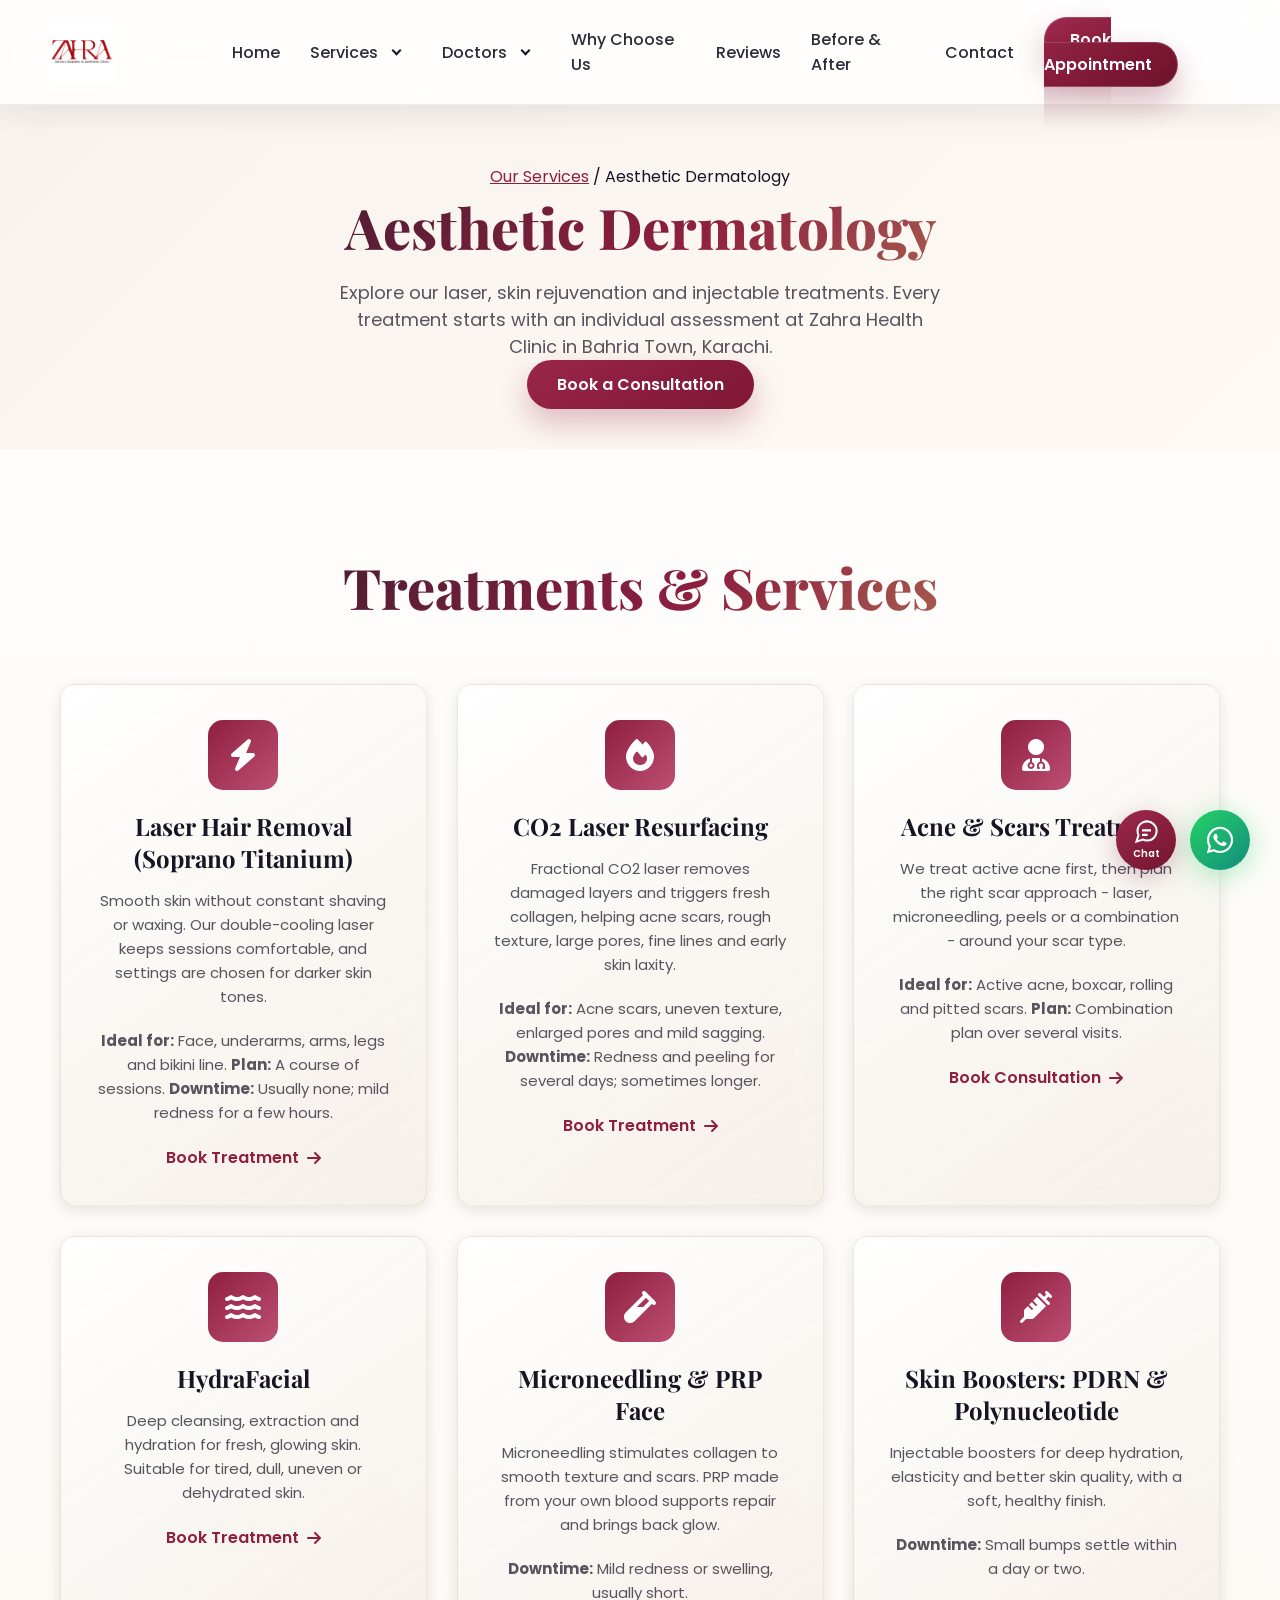
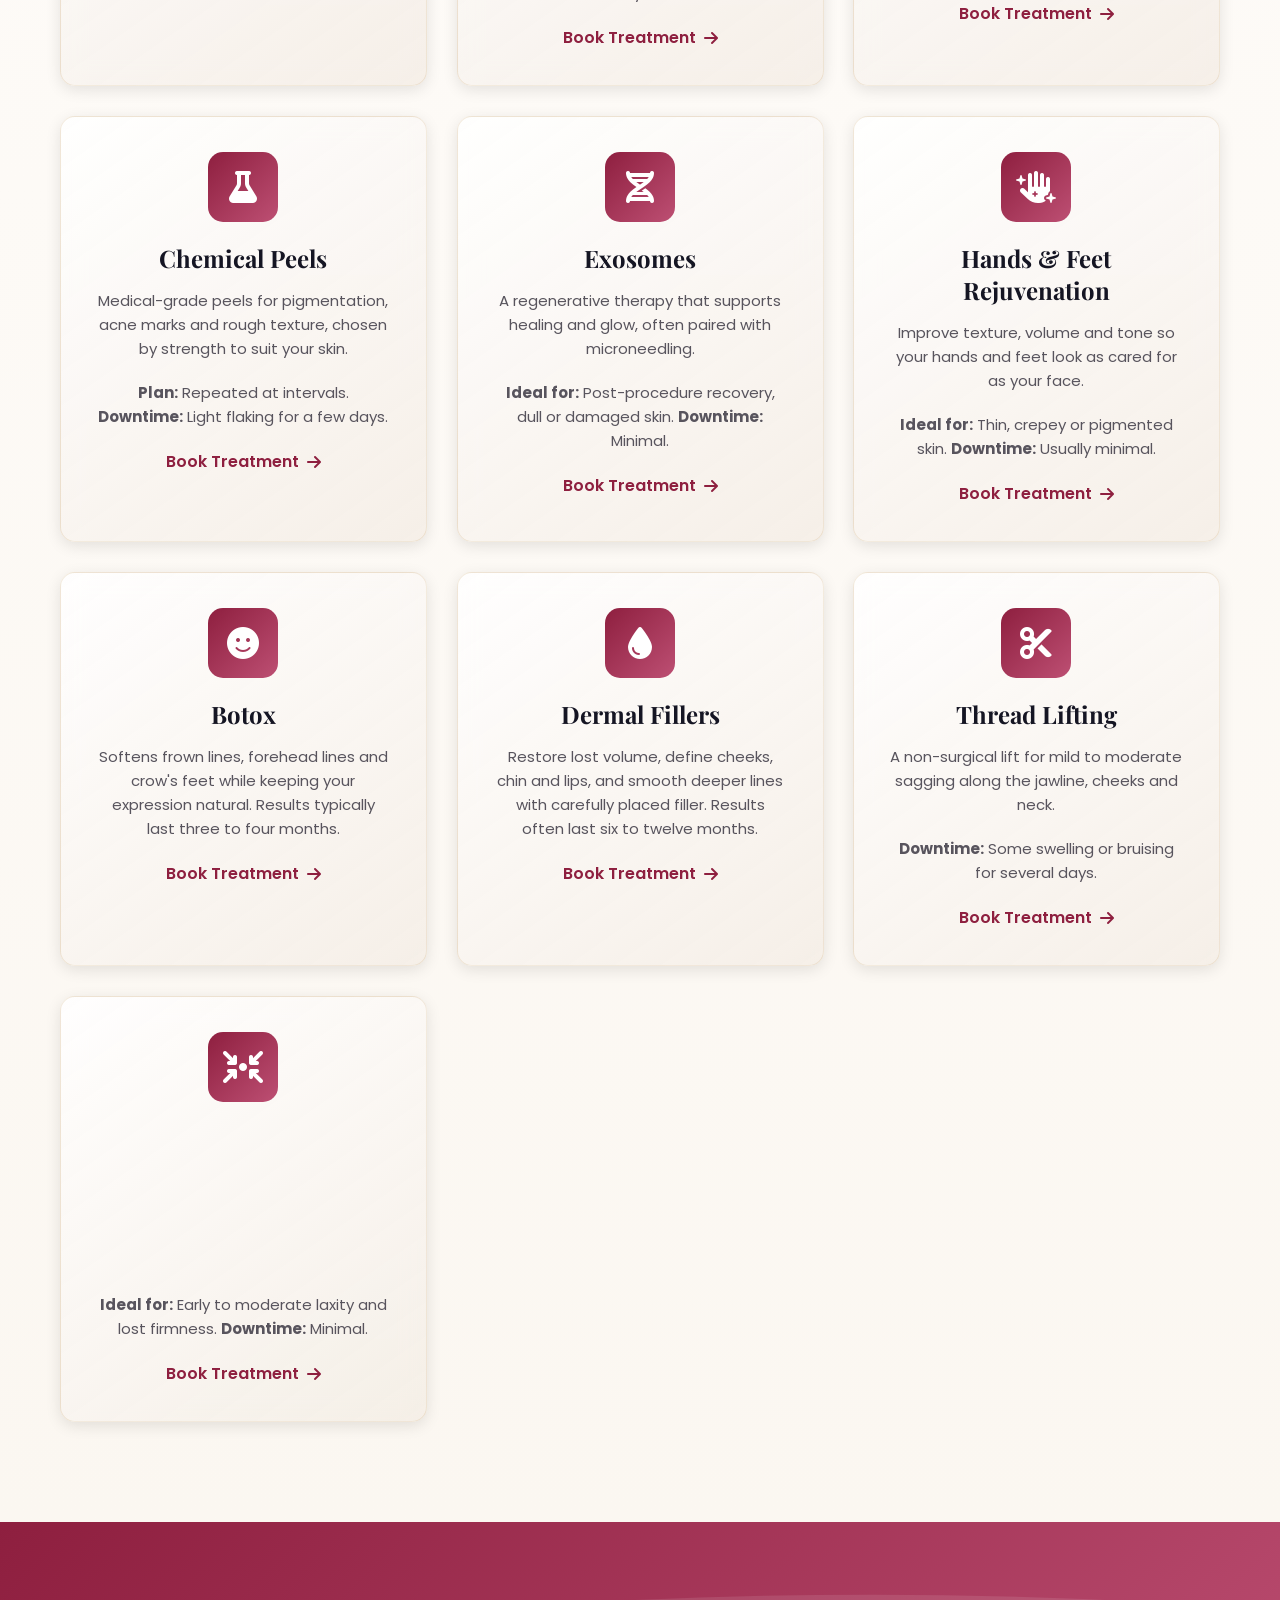
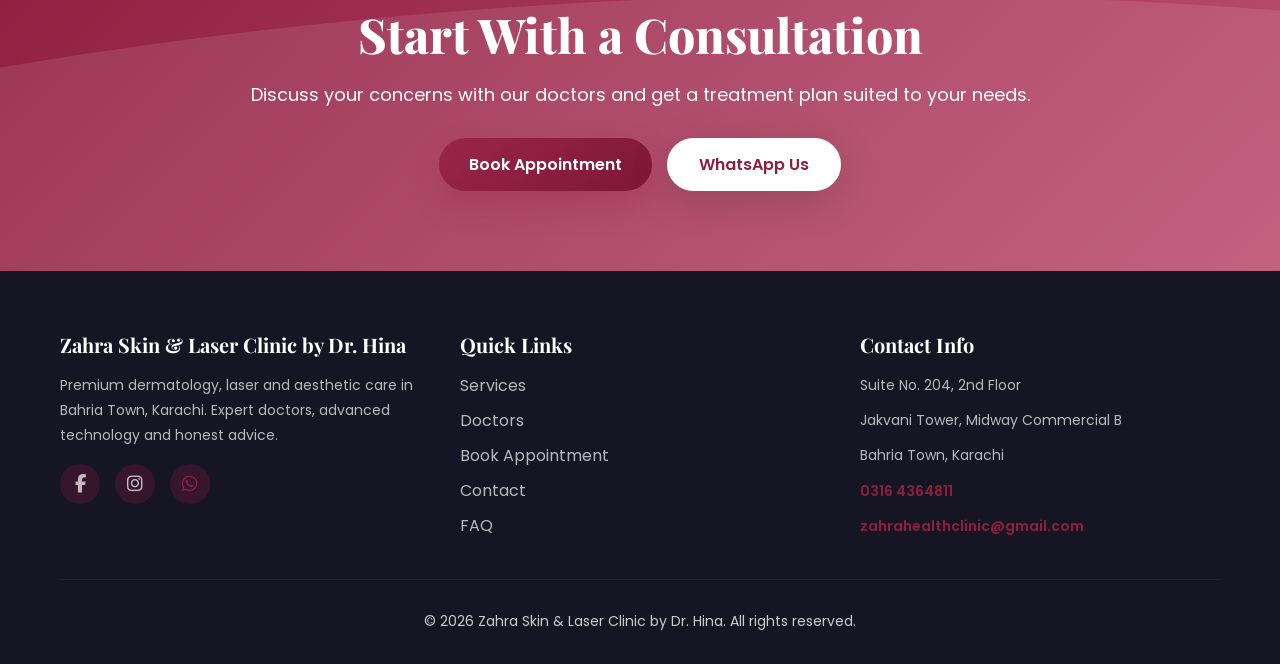
==== aesthetic-dermatology.html @ 2348b27a "add chatbot and update UI" ====
<!DOCTYPE html>
<html lang="en">

<head>
    <meta name="robots" content="index, follow">
    <meta charset="UTF-8">
    <meta name="viewport" content="width=device-width, initial-scale=1.0">
    <meta name="description"
        content="Explore our laser, skin rejuvenation and injectable treatments. Every treatment starts with an individual assessment at Zahra Health Clinic in Bahria Town, Karachi.">
    <link rel="canonical" href="https://www.zahraskinlaserclinicbydrhina.com/aesthetic-dermatology.html">
    <link rel="icon" type="image/png" href="assets/logo/zahra-clinic-logo.png">
    <title>Aesthetic Dermatology in Karachi | Zahra Health Clinic</title>
    <link rel="preconnect" href="https://fonts.googleapis.com">
    <link rel="preconnect" href="https://fonts.gstatic.com" crossorigin>
    <link rel="stylesheet"
        href="https://fonts.googleapis.com/css2?family=Poppins:wght@300;400;500;600;700;800&family=Playfair+Display:wght@700;800&display=swap" media="print" onload="this.media='all'">
    <noscript><link rel="stylesheet"
        href="https://fonts.googleapis.com/css2?family=Poppins:wght@300;400;500;600;700;800&family=Playfair+Display:wght@700;800&display=swap"></noscript>
    <link rel="stylesheet" href="https://cdnjs.cloudflare.com/ajax/libs/font-awesome/6.4.0/css/all.min.css" media="print" onload="this.media='all'">
    <noscript><link rel="stylesheet" href="https://cdnjs.cloudflare.com/ajax/libs/font-awesome/6.4.0/css/all.min.css"></noscript>
    <link rel="stylesheet" href="styles.css?v=20261022-performance1">
    <link rel="stylesheet" href="mobile-navigation.css?v=4">
    <link rel="stylesheet" href="chatbot.css?v=2">
</head>

<body>
    <div class="scroll-progress-bar"></div>
    <div class="loading-screen" id="loadingScreen">
        <div class="loading-container">
            <div class="clinic-logo-loader"><img class="logo-image-loader" src="assets/logo/zahra-clinic-logo.png"
                    alt="Zahra's Diabetic &amp; Aesthetic Clinic"></div>
            <p class="loading-text">Zahra Health Clinic</p>
            <div class="loading-dots"><span></span><span></span><span></span></div>
        </div>
    </div>
    <nav class="navbar" id="navbar">
        <div class="nav-container"><a class="nav-logo" href="index.html">
                <img class="site-logo" src="assets/logo/zahra-clinic-logo.png"
                    alt="Zahra's Diabetic &amp; Aesthetic Clinic">
            </a><button class="hamburger" id="hamburger" type="button" aria-label="Toggle navigation menu"
                aria-controls="navMenu" aria-expanded="false"><span></span><span></span><span></span></button>
            <ul class="nav-menu" id="navMenu">
                <li><a href="index.html" class="nav-link">Home</a></li>
                <li class="nav-dropdown">
                    <a href="services.html" class="nav-link nav-dropdown-page">Services</a>
                    <button class="nav-dropdown-toggle" type="button" aria-label="Toggle services submenu" aria-expanded="false" aria-controls="mobileServicesMenu"><span class="nav-dropdown-chevron" aria-hidden="true"></span></button>
                    <ul class="nav-dropdown-menu" id="mobileServicesMenu" hidden>
                        <li class="nav-dropdown-group">
                            <a href="aesthetic-dermatology.html">Aesthetic Dermatology</a>
                            <button class="nav-dropdown-toggle nav-submenu-toggle" type="button" aria-label="Toggle Aesthetic Dermatology treatments" aria-expanded="false" aria-controls="services-aesthetic-submenu"><span class="nav-dropdown-chevron" aria-hidden="true"></span></button>
                            <ul class="nav-dropdown-menu nav-flyout" id="services-aesthetic-submenu" hidden>
                                <li><a href="aesthetic-dermatology.html#service-laser-treatment">Laser Hair Removal (Soprano Titanium)</a></li>
                                <li><a href="aesthetic-dermatology.html#service-skincare">CO2 Laser Resurfacing</a></li>
                                <li><a href="aesthetic-dermatology.html#service-dermatology">Acne &amp; Scars Treatment</a></li>
                                <li><a href="aesthetic-dermatology.html#service-hydrafacial">HydraFacial</a></li>
                                <li><a href="aesthetic-dermatology.html#service-rf-microneedling">Microneedling &amp; PRP Face</a></li>
                                <li><a href="aesthetic-dermatology.html#service-glutathione">Skin Boosters: PDRN &amp; Polynucleotide</a></li>
                                <li><a href="aesthetic-dermatology.html#service-chemical-peels">Chemical Peels</a></li>
                                <li><a href="aesthetic-dermatology.html#service-exosomes">Exosomes</a></li>
                                <li><a href="aesthetic-dermatology.html#service-hands-feet-rejuvenation">Hands &amp; Feet Rejuvenation</a></li>
                                <li><a href="aesthetic-dermatology.html#service-botox">Botox</a></li>
                                <li><a href="aesthetic-dermatology.html#service-dermal-fillers">Dermal Fillers</a></li>
                                <li><a href="aesthetic-dermatology.html#service-thread-lifts">Thread Lifting</a></li>
                                <li><a href="aesthetic-dermatology.html#service-biostimulators">Sculptra &amp; Radiesse Biostimulators</a></li>
                            </ul>
                        </li>
                        <li class="nav-dropdown-group">
                            <a href="mole-body-minor-procedures.html">Mole, Body &amp; Minor Procedures</a>
                            <button class="nav-dropdown-toggle nav-submenu-toggle" type="button" aria-label="Toggle Mole, Body &amp; Minor Procedures treatments" aria-expanded="false" aria-controls="services-minor-submenu"><span class="nav-dropdown-chevron" aria-hidden="true"></span></button>
                            <ul class="nav-dropdown-menu nav-flyout" id="services-minor-submenu" hidden>
                                <li><a href="mole-body-minor-procedures.html#service-fat-dissolving">Fat Dissolving Injection</a></li>
                                <li><a href="mole-body-minor-procedures.html#service-hair-nails-diseases">PRP Scalp &amp; Hair Fall Treatment</a></li>
                                <li><a href="mole-body-minor-procedures.html#service-stretch-marks">Stretch Marks Treatment</a></li>
                                <li><a href="mole-body-minor-procedures.html#service-mole-removal">Mole Removal</a></li>
                                <li><a href="mole-body-minor-procedures.html#service-skin-tags-removal">Skin Tags Removal</a></li>
                                <li><a href="mole-body-minor-procedures.html#service-antioxidant-injections">Antioxidant Injections</a></li>
                            </ul>
                        </li>
                        <li class="nav-dropdown-group">
                            <a href="diabetes-weight-management.html">Diabetes &amp; Weight Management</a>
                            <button class="nav-dropdown-toggle nav-submenu-toggle" type="button" aria-label="Toggle Diabetes &amp; Weight Management treatments" aria-expanded="false" aria-controls="services-diabetes-submenu"><span class="nav-dropdown-chevron" aria-hidden="true"></span></button>
                            <ul class="nav-dropdown-menu nav-flyout" id="services-diabetes-submenu" hidden>
                                <li><a href="diabetes-weight-management.html#service-diabetes">Diabetes &amp; Weight Management Clinic</a></li>
                            </ul>
                        </li>
                    </ul>
                </li>
                <li class="nav-dropdown">
                    <a href="doctors.html" class="nav-link nav-dropdown-page">Doctors</a>
                    <button class="nav-dropdown-toggle" type="button" aria-label="Toggle doctors submenu" aria-expanded="false" aria-controls="mobileDoctorsMenu"><span class="nav-dropdown-chevron" aria-hidden="true"></span></button>
                    <ul class="nav-dropdown-menu" id="mobileDoctorsMenu" hidden>
                        <li><a href="doctors.html#dr-hina-wazir">Dr. Hina Wazir</a></li>
                        <li><a href="doctors.html#dr-ahmed-khalil">Dr. Ahmed Khalil</a></li>
                        <li><a href="doctors.html#dr-saher-fatima">Dr. Saher Fatima</a></li>
                    </ul>
                </li>
                <li><a href="why-us.html" class="nav-link">Why Choose Us</a></li>
                <li><a href="reviews.html" class="nav-link">Reviews</a></li>
                <li><a href="index.html#gallery" class="nav-link">Before &amp; After</a></li>
                <li><a href="contact.html" class="nav-link">Contact</a></li>
                <li><a href="booking.html" class="nav-cta">Book Appointment</a></li>
            </ul>
        </div>
    </nav>
    <main class="page-main">
        <section class="page-hero">
            <div class="container">
                <div class="section-header">
                    <p><a href="services.html">Our Services</a> / Aesthetic Dermatology</p>
                    <h1 class="section-title">Aesthetic Dermatology</h1>
                    <p class="section-subtitle">Explore our laser, skin rejuvenation and injectable treatments. Every treatment starts with an individual assessment at Zahra Health Clinic in Bahria Town, Karachi.</p>
                    <p><a href="booking.html" class="btn btn-primary">Book a Consultation</a></p>
                </div>
            </div>
        </section>
        <section class="services" id="aesthetic-services">
            <div class="container">
                <div class="section-header"><h2 class="section-title">Treatments &amp; Services</h2></div>
                <div class="services-grid">
                    <div class="service-card mobile-nav-target" id="service-laser-treatment" data-service="laser-treatment">
                        <div class="service-icon"><i class="fas fa-bolt"></i></div>
                        <h3>Laser Hair Removal (Soprano Titanium)</h3>
                        <p>Smooth skin without constant shaving or waxing. Our double-cooling laser keeps sessions
                            comfortable, and settings are chosen for darker skin tones.</p>
                        <p><strong>Ideal for:</strong> Face, underarms, arms, legs and bikini line.
                            <strong>Plan:</strong> A course of sessions. <strong>Downtime:</strong> Usually none; mild
                            redness for a few hours.
                        </p><a href="booking.html?treatment=Hair%20Laser%20Removal" class="service-link">Book Treatment
                            <i class="fas fa-arrow-right"></i></a>
                    </div>
<div class="service-card mobile-nav-target" id="service-skincare" data-service="skincare">
                        <div class="service-icon"><i class="fas fa-fire"></i></div>
                        <h3>CO2 Laser Resurfacing</h3>
                        <p>Fractional CO2 laser removes damaged layers and triggers fresh collagen, helping acne scars,
                            rough texture, large pores, fine lines and early skin laxity.</p>
                        <p><strong>Ideal for:</strong> Acne scars, uneven texture, enlarged pores and mild sagging.
                            <strong>Downtime:</strong> Redness and peeling for several days; sometimes longer.
                        </p><a href="booking.html?treatment=CO2%20Laser%20Resurfacing" class="service-link">Book
                            Treatment
                            <i class="fas fa-arrow-right"></i></a>
                    </div>
<div class="service-card mobile-nav-target" id="service-dermatology" data-service="dermatology">
                        <div class="service-icon"><i class="fas fa-user-md"></i></div>
                        <h3>Acne &amp; Scars Treatment</h3>
                        <p>We treat active acne first, then plan the right scar approach - laser, microneedling, peels
                            or a combination - around your scar type.</p>
                        <p><strong>Ideal for:</strong> Active acne, boxcar, rolling and pitted scars.
                            <strong>Plan:</strong> Combination plan over several visits.
                        </p><a href="booking.html?treatment=Consultation" class="service-link">Book Consultation <i
                                class="fas fa-arrow-right"></i></a>
                    </div>
<div class="service-card mobile-nav-target" id="service-hydrafacial" data-service="hydrafacial">
                        <div class="service-icon"><i class="fas fa-water"></i></div>
                        <h3>HydraFacial</h3>
                        <p>Deep cleansing, extraction and hydration for fresh, glowing skin. Suitable for tired, dull,
                            uneven or dehydrated skin.</p><a href="booking.html?treatment=HydraFacial"
                            class="service-link">Book Treatment <i class="fas fa-arrow-right"></i></a>
                    </div>
<div class="service-card mobile-nav-target" id="service-rf-microneedling" data-service="rf-microneedling">
                        <div class="service-icon"><i class="fas fa-vial"></i></div>
                        <h3>Microneedling &amp; PRP Face</h3>
                        <p>Microneedling stimulates collagen to smooth texture and scars. PRP made from your own blood
                            supports repair and brings back glow.</p>
                        <p><strong>Downtime:</strong> Mild redness or swelling, usually short.</p><a
                            href="booking.html?treatment=PRP%20Face%20%26%20Scalp" class="service-link">Book Treatment
                            <i class="fas fa-arrow-right"></i></a>
                    </div>
<div class="service-card mobile-nav-target" id="service-glutathione" data-service="glutathione">
                        <div class="service-icon"><i class="fas fa-syringe"></i></div>
                        <h3>Skin Boosters: PDRN &amp; Polynucleotide</h3>
                        <p>Injectable boosters for deep hydration, elasticity and better skin quality, with a soft,
                            healthy finish.</p>
                        <p><strong>Downtime:</strong> Small bumps settle within a day or two.</p><a
                            href="booking.html?treatment=PDRN%20and%20Polynucleotide" class="service-link">Book Treatment <i
                                class="fas fa-arrow-right"></i></a>
                    </div>
<div class="service-card mobile-nav-target" id="service-chemical-peels" data-service="chemical-peels">
                        <div class="service-icon"><i class="fas fa-flask"></i></div>
                        <h3>Chemical Peels</h3>
                        <p>Medical-grade peels for pigmentation, acne marks and rough texture, chosen by strength to
                            suit your skin.</p>
                        <p><strong>Plan:</strong> Repeated at intervals. <strong>Downtime:</strong> Light flaking for a
                            few days.</p><a href="booking.html?treatment=Chemical%20Peels" class="service-link">Book
                            Treatment <i class="fas fa-arrow-right"></i></a>
                    </div>
<div class="service-card mobile-nav-target" id="service-exosomes" data-service="exosomes">
                        <div class="service-icon"><i class="fas fa-dna"></i></div>
                        <h3>Exosomes</h3>
                        <p>A regenerative therapy that supports healing and glow, often paired with microneedling.</p>
                        <p><strong>Ideal for:</strong> Post-procedure recovery, dull or damaged skin.
                            <strong>Downtime:</strong> Minimal.
                        </p>
                        <a href="booking.html?treatment=Exosomes" class="service-link">Book Treatment <i
                                class="fas fa-arrow-right"></i></a>
                    </div>
<div class="service-card mobile-nav-target" id="service-hands-feet-rejuvenation" data-service="hands-feet-rejuvenation">
                        <div class="service-icon"><i class="fas fa-hand-sparkles"></i></div>
                        <h3>Hands &amp; Feet Rejuvenation</h3>
                        <p>Improve texture, volume and tone so your hands and feet look as cared for as your face.</p>
                        <p><strong>Ideal for:</strong> Thin, crepey or pigmented skin. <strong>Downtime:</strong>
                            Usually minimal.</p>
                        <a href="booking.html?treatment=Hands%20and%20Feet%20Rejuvenation" class="service-link">Book
                            Treatment <i class="fas fa-arrow-right"></i></a>
                    </div>
<div class="service-card mobile-nav-target" id="service-botox" data-service="botox">
                        <div class="service-icon"><i class="fas fa-face-smile"></i></div>
                        <h3>Botox</h3>
                        <p>Softens frown lines, forehead lines and crow's feet while keeping your expression natural.
                            Results typically last three to four months.</p><a href="booking.html?treatment=Botox"
                            class="service-link">Book Treatment <i class="fas fa-arrow-right"></i></a>
                    </div>
<div class="service-card mobile-nav-target" id="service-dermal-fillers" data-service="dermal-fillers">
                        <div class="service-icon"><i class="fas fa-droplet"></i></div>
                        <h3>Dermal Fillers</h3>
                        <p>Restore lost volume, define cheeks, chin and lips, and smooth deeper lines with carefully
                            placed filler. Results often last six to twelve months.</p><a
                            href="booking.html?treatment=Filler" class="service-link">Book Treatment <i
                                class="fas fa-arrow-right"></i></a>
                    </div>
<div class="service-card mobile-nav-target" id="service-thread-lifts" data-service="thread-lifts">
                        <div class="service-icon"><i class="fas fa-scissors"></i></div>
                        <h3>Thread Lifting</h3>
                        <p>A non-surgical lift for mild to moderate sagging along the jawline, cheeks and neck.</p>
                        <p><strong>Downtime:</strong> Some swelling or bruising for several days.</p><a
                            href="booking.html?treatment=Thread%20Lift" class="service-link">Book Treatment <i
                                class="fas fa-arrow-right"></i></a>
                    </div>
<div class="service-card mobile-nav-target" id="service-biostimulators" data-service="biostimulators">
                        <div class="service-icon"><i class="fas fa-arrows-to-circle"></i></div>
                        <h3>Sculptra &amp; Radiesse Biostimulators</h3>
                        <p>Support your skin's natural collagen rebuilding so firmness and contour improve gradually and
                            look natural.</p>
                        <p><strong>Ideal for:</strong> Early to moderate laxity and lost firmness.
                            <strong>Downtime:</strong> Minimal.
                        </p>
                        <a href="booking.html?treatment=Biostimulator%20Treatments" class="service-link">Book Treatment
                            <i class="fas fa-arrow-right"></i></a>
                    </div>
                </div>
            </div>
        </section>
        <div class="service-modal" id="serviceModal" aria-hidden="true">
            <div class="service-modal-backdrop" id="serviceModalBackdrop"></div>
            <div class="service-modal-panel" role="dialog" aria-modal="true" aria-labelledby="serviceModalTitle">
                <button class="service-modal-close" id="serviceModalClose" type="button"
                    aria-label="Close service details"><i class="fas fa-times"></i></button>
                <div class="service-modal-header">
                    <div class="service-modal-icon" id="serviceModalIcon"><i class="fas fa-spa"></i></div>
                    <div>
                        <h3 id="serviceModalTitle">Service Title</h3>
                        <p id="serviceModalSubtitle">Service subtitle</p>
                    </div>
                </div>
                <p class="service-modal-description" id="serviceModalDescription">Service details go here.</p>
                <div class="service-modal-grid">
                    <div class="service-modal-card">
                        <h4>Ideal For</h4>
                        <p id="serviceModalIdealFor">-</p>
                    </div>
                    <div class="service-modal-card">
                        <h4>Session Duration</h4>
                        <p id="serviceModalDuration">-</p>
                    </div>
                    <div class="service-modal-card">
                        <h4>Downtime</h4>
                        <p id="serviceModalDowntime">-</p>
                    </div>
                </div>
                <div class="service-modal-actions">
                    <a href="booking.html" class="btn btn-primary" id="serviceModalBookBtn"><i
                            class="fas fa-calendar-check"></i> Book This Service</a>
                    <a href="https://wa.me/923164364811" target="_blank" rel="noopener noreferrer"
                        class="btn btn-secondary"><i class="fab fa-whatsapp"></i> WhatsApp Inquiry</a>
                </div>
            </div>
        </div>
        <section class="cta-banner">
            <div class="banner-content">
                <h2>Start With a Consultation</h2>
                <p>Discuss your concerns with our doctors and get a treatment plan suited to your needs.</p>
                <div class="banner-buttons"><a href="booking.html" class="btn btn-primary">Book Appointment</a><a href="https://wa.me/923164364811" target="_blank" rel="noopener noreferrer" class="btn btn-white">WhatsApp Us</a></div>
            </div>
        </section>
    </main>
    <footer class="footer">
        <div class="container">
            <div class="footer-content">
                <div class="footer-section">
                    <h4>Zahra Skin &amp; Laser Clinic by Dr. Hina</h4>
                    <p>Premium dermatology, laser and aesthetic care in Bahria Town, Karachi. Expert doctors, advanced
                        technology and honest advice.</p>
                    <div class="social-icons"><a href="https://www.facebook.com/711928275340270/" title="Facebook"
                            target="_blank" rel="noopener noreferrer"><i class="fab fa-facebook-f"></i></a><a
                            href="https://www.instagram.com/drhinawazir" title="Instagram" target="_blank"
                            rel="noopener noreferrer"><i class="fab fa-instagram"></i></a><a
                            href="https://wa.me/923164364811" title="WhatsApp" target="_blank"
                            rel="noopener noreferrer"><i class="fab fa-whatsapp"></i></a></div>
                </div>
                <div class="footer-section">
                    <h4>Quick Links</h4>
                    <ul>
                        <li><a href="services.html">Services</a></li>
                        <li><a href="doctors.html">Doctors</a></li>
                        <li><a href="booking.html">Book Appointment</a></li>
                        <li><a href="contact.html">Contact</a></li>
                        <li><a href="faq.html">FAQ</a></li>
                    </ul>
                </div>
                <div class="footer-section">
                    <h4>Contact Info</h4>
                    <p>Suite No. 204, 2nd Floor</p>
                    <p>Jakvani Tower, Midway Commercial B</p>
                    <p>Bahria Town, Karachi</p>
                    <p><a href="tel:03164364811">0316 4364811</a></p>
                    <p><a href="mailto:zahrahealthclinic@gmail.com">zahrahealthclinic@gmail.com</a></p>
                </div>
            </div>
            <div class="footer-bottom">
                <p>&copy; 2026 Zahra Skin &amp; Laser Clinic by Dr. Hina. All rights reserved.</p>
            </div>
        </div>
    </footer>
    <a href="https://wa.me/923164364811" target="_blank" rel="noopener noreferrer" class="whatsapp-float"><i
            class="fab fa-whatsapp"></i></a><button class="back-to-top" id="backToTop" aria-label="Back to top"><i
            class="fas fa-arrow-up"></i></button>
    <script src="script.js?v=20261022-booking2" defer></script>
    <script src="chatbot-knowledge.js?v=2" defer></script>
    <script src="chatbot-engine.js?v=1" defer></script>
    <script src="chatbot.js?v=1" defer></script>
</body>

</html>
---- styles.css ----
/* ============================================
   ZAHRA HEALTH CLINIC - PREMIUM CSS STYLING
   ============================================ */

/* Buniyadi variables */
:root {
    --color-primary: #8e1f3f;
    --color-primary-light: #bd4f73;
    --color-dark: #151523;
    --color-light: #f8f6f2;
    --color-beige: #f3ece4;
    --color-white: #ffffff;
    --color-gray: #58545d;
    --color-accent: #c09a5f;
    
    --font-heading: 'Playfair Display', serif;
    --font-body: 'Poppins', sans-serif;
    
    --transition: all 0.3s cubic-bezier(0.4, 0, 0.2, 1);
    --shadow-sm: 0 4px 15px rgba(0, 0, 0, 0.1);
    --shadow-md: 0 10px 40px rgba(0, 0, 0, 0.15);
    --shadow-lg: 0 20px 60px rgba(0, 0, 0, 0.2);
    --shadow-glass: 0 8px 32px rgba(0, 0, 0, 0.1);
}

/* ============================================
   GLOBAL STYLES
   ============================================ */

* {
    margin: 0;
    padding: 0;
    box-sizing: border-box;
}

html {
    scroll-behavior: smooth;
}

body {
    font-family: var(--font-body);
    color: var(--color-dark);
    background:
        radial-gradient(circle at 15% 10%, rgba(192, 154, 95, 0.12) 0%, transparent 38%),
        radial-gradient(circle at 88% 24%, rgba(142, 31, 63, 0.08) 0%, transparent 34%),
        var(--color-white);
    overflow-x: hidden;
}

/* Unstyled links use the clinic palette; component-specific colors take priority. */
:where(a[href]) {
    color: var(--color-primary);
}

:where(a[href]:hover, a[href]:focus-visible) {
    color: var(--color-primary-light);
}

/* Scrollbar ki styling */
::-webkit-scrollbar {
    width: 10px;
}

::-webkit-scrollbar-track {
    background: var(--color-beige);
}

::-webkit-scrollbar-thumb {
    background: var(--color-primary);
    border-radius: 5px;
}

::-webkit-scrollbar-thumb:hover {
    background: var(--color-primary-light);
}

/* ============================================
   SCROLL PROGRESS BAR
   ============================================ */

.scroll-progress-bar {
    position: fixed;
    top: 0;
    left: 0;
    height: 3px;
    background: linear-gradient(to right, var(--color-primary), var(--color-primary-light));
    width: 0%;
    z-index: 1000;
    box-shadow: 0 2px 10px rgba(196, 30, 88, 0.3);
}

/* ============================================
   LOADING SCREEN
   ============================================ */

.loading-screen {
    position: fixed;
    top: 0;
    left: 0;
    width: 100%;
    height: 100vh;
    background: linear-gradient(135deg, var(--color-white) 0%, var(--color-beige) 100%);
    display: flex;
    justify-content: center;
    align-items: center;
    z-index: 9999;
    opacity: 1;
    visibility: visible;
    transition: opacity 0.4s ease, visibility 0.4s ease;
    animation: clinic-loader-exit 0.25s ease 1.2s forwards;
}

@keyframes clinic-loader-exit {
    to { opacity: 0; visibility: hidden; pointer-events: none; }
}

.loading-screen.hidden {
    opacity: 0;
    visibility: hidden;
    pointer-events: none;
}

.loading-container {
    text-align: center;
}

.clinic-logo-loader {
    width: 270px;
    height: 148px;
    margin: 0 auto 30px;
    animation: bounceIn 1s ease-out;
}

.logo-image-loader {
    width: 100%;
    height: 100%;
    display: block;
    object-fit: contain;
}

.logo-svg {
    width: 100%;
    height: 100%;
}

.logo-circle-1 {
    animation: rotateSpinner 3s linear infinite;
    transform-origin: 50% 50%;
}

.logo-circle-2 {
    animation: rotateSpinner 4s linear infinite reverse;
    transform-origin: 50% 50%;
}

.logo-text {
    animation: fadeInScale 0.8s ease-out 0.3s backwards;
}

.loading-text {
    font-size: 24px;
    font-weight: 700;
    color: var(--color-primary);
    margin-bottom: 20px;
    font-family: var(--font-heading);
    animation: fadeIn 0.6s ease-out 0.5s backwards;
}

.loading-dots {
    display: flex;
    justify-content: center;
    gap: 8px;
}

.loading-dots span {
    width: 8px;
    height: 8px;
    border-radius: 50%;
    background: var(--color-primary);
    animation: pulse 1.4s ease-in-out infinite;
}

.loading-dots span:nth-child(2) {
    animation-delay: 0.2s;
}

.loading-dots span:nth-child(3) {
    animation-delay: 0.4s;
}

/* ============================================
   NAVIGATION BAR
   ============================================ */

.navbar {
    position: fixed;
    top: 0;
    left: 0;
    width: 100%;
    padding: 0 50px;
    background: rgba(255, 255, 255, 0.82);
    backdrop-filter: blur(18px) saturate(160%);
    -webkit-backdrop-filter: blur(18px) saturate(160%);
    border-bottom: 1px solid rgba(192, 154, 95, 0.18);
    box-shadow: 0 10px 30px rgba(21, 21, 35, 0.08);
    z-index: 1000;
    transition: var(--transition);
}

.navbar.scrolled {
    background: rgba(255, 255, 255, 0.92);
    backdrop-filter: blur(24px) saturate(160%);
    border-bottom: 1px solid rgba(192, 154, 95, 0.22);
    box-shadow: 0 10px 36px rgba(21, 21, 35, 0.08);
    padding: 10px 50px;
}

.nav-container {
    max-width: 1400px;
    margin: 0 auto;
    display: flex;
    justify-content: space-between;
    align-items: center;
    padding: 20px 0;
}

.nav-logo {
    display: flex;
    align-items: center;
    gap: 10px;
    font-size: 24px;
    font-weight: 700;
    color: var(--color-dark);
    font-family: var(--font-heading);
}

.site-logo {
    width: 182px;
    height: 64px;
    display: block;
    object-fit: contain;
    object-position: left center;
}

.clinic-name-wrap {
    display: flex;
    flex-direction: column;
    gap: 2px;
    line-height: 1;
}

.logo-icon {
    width: 40px;
    height: 40px;
    background: linear-gradient(135deg, var(--color-primary), var(--color-primary-light));
    border-radius: 50%;
    display: flex;
    align-items: center;
    justify-content: center;
    color: white;
    font-weight: 700;
    box-shadow: var(--shadow-sm);
}

.clinic-name-main {
    font-family: var(--font-heading);
    font-size: clamp(16px, 1.25vw, 20px);
    font-weight: 800;
    letter-spacing: 0.02em;
    line-height: 1;
    color: #65132d;
    text-shadow: 0 1px 0 rgba(255, 255, 255, 0.72), 0 8px 18px rgba(111, 19, 45, 0.12);
}

.clinic-name-sub {
    font-family: var(--font-body);
    font-size: 11px;
    font-weight: 700;
    letter-spacing: 0.14em;
    text-transform: uppercase;
    color: #65132d;
    line-height: 1;
}

.nav-menu {
    display: flex;
    list-style: none;
    gap: 30px;
    align-items: center;
}

.nav-link {
    text-decoration: none;
    color: rgba(21, 21, 35, 0.9);
    font-weight: 500;
    position: relative;
    transition: var(--transition);
}

.nav-link::after {
    content: '';
    position: absolute;
    bottom: -5px;
    left: 0;
    width: 0;
    height: 2px;
    background: var(--color-primary);
    transition: width 0.3s ease;
}

.nav-link:hover::after {
    width: 100%;
}

.nav-link:hover {
    color: var(--color-primary);
}

.navbar.scrolled .nav-logo,
.navbar.scrolled .nav-link {
    color: var(--color-dark);
}

.navbar.scrolled .nav-link:hover {
    color: var(--color-primary);
}

.navbar.scrolled .clinic-name {
    -webkit-text-fill-color: transparent;
}

.nav-cta {
    padding: 10px 25px;
    background: linear-gradient(145deg, #9d294c 0%, #7b1733 70%, #6f132d 100%);
    color: white;
    border-radius: 50px;
    text-decoration: none;
    font-weight: 600;
    border: 1px solid rgba(255, 255, 255, 0.18);
    box-shadow: 0 16px 32px rgba(123, 23, 51, 0.3);
    transition: var(--transition);
}

.nav-cta:hover {
    transform: translateY(-2px) scale(1.01);
    box-shadow: 0 20px 42px rgba(123, 23, 51, 0.4);
}

.hamburger {
    display: none;
    flex-direction: column;
    cursor: pointer;
    gap: 6px;
    min-width: 34px;
    min-height: 28px;
    border: 0;
    background: transparent;
    padding: 0;
    align-items: center;
    justify-content: center;
}

.hamburger span {
    width: 25px;
    height: 3px;
    background: rgba(255, 255, 255, 0.98);
    border-radius: 3px;
    transition: var(--transition);
}

.navbar.scrolled .hamburger span {
    background: var(--color-dark);
}

.hamburger.active span:nth-child(1) {
    transform: rotate(45deg) translate(10px, 10px);
}

.hamburger.active span:nth-child(2) {
    opacity: 0;
}

.hamburger.active span:nth-child(3) {
    transform: rotate(-45deg) translate(7px, -7px);
}

/* ============================================
   UTILITY CLASSES
   ============================================ */

.container {
    max-width: 1400px;
    margin: 0 auto;
    padding: 0 30px;
}

.page-main {
    padding-top: 92px;
}

.page-hero {
    padding: 72px 0 20px;
    background: linear-gradient(135deg, #f8f3ee 0%, #fff9f4 100%);
}

.page-hero .section-header {
    margin-bottom: 20px;
}

.section-header {
    text-align: center;
    margin-bottom: 60px;
}

.section-title {
    font-family: var(--font-heading);
    font-size: clamp(32px, 5vw, 56px);
    font-weight: 800;
    color: var(--color-dark);
    margin-bottom: 15px;
    background: linear-gradient(135deg, #1f1d2c 0%, #8e1f3f 55%, #c09a5f 100%);
    -webkit-background-clip: text;
    -webkit-text-fill-color: transparent;
    background-clip: text;
}

.section-subtitle {
    font-size: 18px;
    color: var(--color-gray);
    max-width: 600px;
    margin: 0 auto;
}

.services-detail-copy {
    text-align: left;
}

.services-detail-copy .section-subtitle {
    max-width: none;
    margin: 0;
}

.why-us-page .why-overview {
    display: grid;
    grid-template-columns: repeat(3, minmax(0, 1fr));
    gap: 24px;
    margin-bottom: 60px;
}

.why-us-page .why-overview-card {
    padding: 28px;
    border: 1px solid rgba(192, 154, 95, 0.22);
    border-radius: 16px;
    background: linear-gradient(145deg, rgba(255, 255, 255, 0.9), rgba(243, 236, 228, 0.7));
    box-shadow: var(--shadow-sm);
}

.why-us-page .why-overview-card p {
    margin: 0;
    color: var(--color-gray);
    font-size: 18px;
    line-height: 1.8;
    text-align: left;
}

@media (max-width: 1024px) {
    .why-us-page .why-overview {
        grid-template-columns: 1fr;
    }
}

.btn {
    display: inline-flex;
    align-items: center;
    gap: 10px;
    padding: 12px 30px;
    border: none;
    border-radius: 50px;
    font-family: var(--font-body);
    font-weight: 600;
    cursor: pointer;
    transition: var(--transition);
    text-decoration: none;
    font-size: 16px;
}

.btn-primary {
    background: linear-gradient(145deg, #9a2649, #7d1634);
    color: white;
    box-shadow: 0 14px 30px rgba(142, 31, 63, 0.28);
}

.btn-primary:hover {
    transform: translateY(-3px) scale(1.01);
    box-shadow: 0 18px 46px rgba(142, 31, 63, 0.36);
}

.btn-secondary {
    background: rgba(192, 154, 95, 0.12);
    color: var(--color-primary);
    border: 1px solid rgba(192, 154, 95, 0.45);
}

.btn-secondary:hover {
    background: var(--color-primary);
    color: white;
}

.btn-white {
    background: white;
    color: var(--color-primary);
    border: 2px solid white;
    box-shadow: var(--shadow-md);
}

.btn-white:hover {
    background: var(--color-primary);
    color: white;
}

.btn-small {
    padding: 10px 20px;
    font-size: 14px;
}

.btn-large {
    padding: 15px 40px;
    font-size: 18px;
    width: 100%;
    margin-top: 10px;
}

.text-accent {
    color: #65132d;
    background: none;
    -webkit-text-fill-color: currentColor;
    text-shadow: none;
}

/* ============================================
   HERO SECTION
   ============================================ */

.hero {
    min-height: 100vh;
    padding: 120px 30px 80px;
    background: linear-gradient(135deg, #f8f3ee 0%, #fff9f4 100%);
    position: relative;
    overflow: hidden;
    display: flex;
    align-items: center;
}

.hero-background {
    position: absolute;
    top: 0;
    left: 0;
    width: 100%;
    height: 100%;
    overflow: hidden;
}

.hero-background::before {
    content: '';
    position: absolute;
    inset: 0;
    background: linear-gradient(135deg, #f4ebe5 0%, #ead8cf 42%, #e2c8bb 100%);
}

.hero-background::after {
    content: '';
    position: absolute;
    inset: 0;
    background:
        radial-gradient(circle at 20% 20%, rgba(255, 255, 255, 0.34) 0%, transparent 32%),
        linear-gradient(140deg, rgba(255, 255, 255, 0.2) 0%, rgba(255, 255, 255, 0.08) 48%, rgba(153, 103, 80, 0.06) 100%);
}

.hero-content {
    max-width: 1400px;
    margin: 0 auto;
    width: 100%;
    position: relative;
    z-index: 5;
    display: grid;
    grid-template-columns: 1fr 1fr;
    gap: 60px;
    align-items: center;
}

.hero-text {
    animation: fadeInLeft 0.7s ease-out 0.05s backwards;
}

.hero-eyebrow {
    display: inline-flex;
    align-items: center;
    gap: 8px;
    padding: 10px 22px;
    margin-bottom: 18px;
    border-radius: 999px;
    background: linear-gradient(145deg, #9a2649, #7d1634);
    border: none;
    box-shadow: 0 14px 30px rgba(142, 31, 63, 0.28);
}

.hero-eyebrow-badge {
    font-size: 11px;
    font-weight: 700;
    letter-spacing: 0.12em;
    text-transform: uppercase;
    color: #65132d;
}

.hero-eyebrow-text {
    font-size: 12px;
    color: #ffffff;
    font-weight: 600;
    letter-spacing: 0.06em;
    text-transform: uppercase;
}

.hero-title {
    font-family: var(--font-heading);
    font-size: clamp(36px, 6vw, 72px);
    font-weight: 800;
    color: #16131f;
    line-height: 1.2;
    margin-bottom: 20px;
    text-shadow: none;
}

.hero-subtitle {
    font-size: 20px;
    color: #201a26;
    line-height: 1.6;
    margin-bottom: 30px;
    max-width: 600px;
    text-shadow: none;
}

.hero-trust-badges {
    display: flex;
    flex-direction: column;
    gap: 12px;
    margin-bottom: 30px;
}

.trust-badge {
    display: flex;
    align-items: center;
    gap: 12px;
    font-weight: 500;
    color: rgba(32, 26, 38, 0.94);
}

.trust-badge i {
    font-size: 20px;
    color: #8e1f3f;
}

.hero-buttons {
    display: flex;
    gap: 15px;
    flex-wrap: wrap;
}

.hero-highlights {
    display: flex;
    flex-wrap: wrap;
    gap: 10px;
    margin-top: 18px;
}

.hero-highlight-pill {
    display: inline-flex;
    align-items: center;
    gap: 8px;
    padding: 10px 14px;
    border-radius: 999px;
    background: rgba(255, 255, 255, 0.72);
    border: 1px solid rgba(142, 31, 63, 0.14);
    color: rgba(42, 36, 49, 0.98);
    font-size: 13px;
    font-weight: 600;
    box-shadow: 0 10px 20px rgba(21, 21, 35, 0.05);
    backdrop-filter: blur(10px);
}

.hero-highlight-pill i {
    color: var(--color-primary);
}

.hero-card {
    animation: fadeInRight 0.7s ease-out 0.1s backwards;
    perspective: 1000px;
}

.glass-card {
    background: linear-gradient(145deg, rgba(255, 255, 255, 0.76), rgba(243, 236, 228, 0.74));
    backdrop-filter: blur(22px) saturate(140%);
    border: 1px solid rgba(192, 154, 95, 0.32);
    border-radius: 20px;
    padding: 40px;
    box-shadow: 0 16px 44px rgba(21, 21, 35, 0.14);
    transition: var(--transition);
}

.glass-card:hover {
    background: rgba(255, 255, 255, 0.85);
    box-shadow: 0 15px 50px rgba(196, 30, 88, 0.2);
    transform: translateY(-5px);
}

.glass-card h3 {
    font-family: var(--font-heading);
    font-size: 28px;
    margin-bottom: 25px;
    color: var(--color-dark);
}

.hero-form {
    display: flex;
    flex-direction: column;
    gap: 15px;
}

.hero-form input,
.hero-form .premium-select {
    padding: 12px 15px;
    border: 1px solid rgba(192, 154, 95, 0.28);
    border-radius: 10px;
    font-family: var(--font-body);
    font-size: 14px;
    transition: var(--transition);
    background: rgba(255, 255, 255, 0.88);
}

.hero-form input:focus,
.hero-form .premium-select:focus {
    outline: none;
    border-color: var(--color-primary);
    box-shadow: 0 0 0 3px rgba(142, 31, 63, 0.14), 0 8px 24px rgba(21, 21, 35, 0.12);
}

.hero-form .premium-select-wrap {
    position: relative;
}

.hero-form .premium-select-wrap::after {
    content: '';
    position: absolute;
    right: 12px;
    top: 50%;
    width: 20px;
    height: 20px;
    transform: translateY(-50%);
    border-radius: 50%;
    background: linear-gradient(145deg, rgba(157, 41, 76, 0.14), rgba(111, 19, 45, 0.16));
    pointer-events: none;
}

.hero-form .premium-select-wrap::before {
    content: '';
    position: absolute;
    right: 19px;
    top: 50%;
    width: 7px;
    height: 7px;
    border-right: 2px solid #7b1733;
    border-bottom: 2px solid #7b1733;
    transform: translateY(-65%) rotate(45deg);
    pointer-events: none;
    z-index: 1;
}

.hero-form .hero-premium-select {
    appearance: none;
    -webkit-appearance: none;
    -moz-appearance: none;
    width: 100%;
    min-height: 50px;
    padding: 12px 44px 12px 14px;
    border-radius: 12px;
    border: 1px solid rgba(192, 154, 95, 0.3);
    background: linear-gradient(180deg, rgba(255, 255, 255, 0.97), rgba(245, 238, 229, 0.94));
    box-shadow: inset 0 1px 0 rgba(255, 255, 255, 0.75), 0 8px 18px rgba(18, 16, 24, 0.06);
    color: #2a2431;
    font-size: 14px;
    font-weight: 500;
    cursor: pointer;
}

.hero-form .hero-premium-select:hover {
    border-color: rgba(142, 31, 63, 0.48);
    box-shadow: inset 0 1px 0 rgba(255, 255, 255, 0.75), 0 12px 24px rgba(21, 21, 35, 0.1);
}

.hero-form .hero-premium-select:focus {
    outline: none;
    border-color: #8e1f3f;
    box-shadow: 0 0 0 4px rgba(142, 31, 63, 0.14), 0 14px 28px rgba(21, 21, 35, 0.12);
    transform: translateY(-1px);
}

.hero-form .hero-premium-select option {
    color: #2a2431;
    background: #fff;
    font-weight: 500;
}

/* ============================================
   SERVICES SECTION
   ============================================ */

.services {
    padding: 100px 30px;
    background: linear-gradient(180deg, #fffdfb 0%, #fbf7f1 100%);
    position: relative;
}

.services-grid {
    display: grid;
    grid-template-columns: repeat(auto-fit, minmax(300px, 1fr));
    gap: 30px;
}

.care-focus-list {
    max-width: 980px;
    margin: 0 auto 42px;
    padding: 24px 30px 24px 52px;
    display: grid;
    grid-template-columns: repeat(2, minmax(0, 1fr));
    gap: 14px 34px;
    background: rgba(255, 255, 255, 0.78);
    border: 1px solid rgba(192, 154, 95, 0.2);
    border-radius: 14px;
    box-shadow: var(--shadow-sm);
}

.care-focus-list li {
    color: var(--color-gray);
    line-height: 1.6;
}

.personalized-care {
    padding: 100px 30px;
    background: var(--color-white);
}

.personalized-care-layout {
    display: grid;
    grid-template-columns: minmax(0, 0.9fr) minmax(0, 1.1fr);
    gap: 56px;
    align-items: start;
}

.section-kicker {
    margin-bottom: 14px;
    color: var(--color-primary);
    font-size: 0.8rem;
    font-weight: 700;
    letter-spacing: 0.12em;
    text-transform: uppercase;
}

.personalized-care-copy .section-title {
    margin-bottom: 22px;
    text-align: left;
}

.personalized-care-copy p:not(.section-kicker) {
    margin-bottom: 18px;
    color: var(--color-gray);
    line-height: 1.8;
}

.personalized-care-services {
    padding: 34px;
    background: linear-gradient(145deg, rgba(255, 255, 255, 0.9), rgba(243, 236, 228, 0.82));
    border: 1px solid rgba(192, 154, 95, 0.2);
    border-radius: 15px;
    box-shadow: var(--shadow-sm);
}

.personalized-care-services h3 {
    margin-bottom: 22px;
    color: var(--color-dark);
    font-family: var(--font-heading);
    font-size: 1.45rem;
}

.personalized-care-services ul {
    display: grid;
    grid-template-columns: repeat(2, minmax(0, 1fr));
    gap: 13px 28px;
    padding-left: 20px;
    color: var(--color-gray);
    line-height: 1.5;
}

.service-card {
    background: linear-gradient(145deg, rgba(255, 255, 255, 0.86), rgba(243, 236, 228, 0.78));
    backdrop-filter: blur(12px);
    border: 1px solid rgba(192, 154, 95, 0.2);
    border-radius: 15px;
    padding: 35px;
    text-align: center;
    transition: var(--transition);
    cursor: pointer;
    position: relative;
    overflow: hidden;
    box-shadow: var(--shadow-sm);
}

.service-category-card {
    text-align: left;
    display: flex;
    flex-direction: column;
}

.service-category-card .service-icon,
.service-category-card h3 {
    text-align: center;
}

.service-category-card .service-icon {
    margin-left: auto;
    margin-right: auto;
}

.service-category-list {
    margin: 20px 0 24px;
    padding-left: 22px;
    color: var(--color-gray);
    line-height: 1.7;
}

.service-category-list li::marker {
    color: var(--color-primary);
}

.service-category-card .service-link {
    margin-top: auto;
}

.service-card::before {
    content: '';
    position: absolute;
    top: 0;
    left: 0;
    width: 100%;
    height: 3px;
    background: linear-gradient(90deg, var(--color-primary), var(--color-primary-light));
    transform: scaleX(0);
    transform-origin: left;
    transition: transform 0.3s ease;
}

.service-card:hover {
    transform: translateY(-10px);
    box-shadow: 0 22px 56px rgba(21, 21, 35, 0.12);
    border-color: var(--color-primary);
}

.service-card:hover::before {
    transform: scaleX(1);
}

.service-icon {
    width: 70px;
    height: 70px;
    background: linear-gradient(135deg, var(--color-primary), var(--color-primary-light));
    border-radius: 15px;
    display: flex;
    align-items: center;
    justify-content: center;
    font-size: 32px;
    color: white;
    margin: 0 auto 20px;
    transition: var(--transition);
}

.service-card:hover .service-icon {
    transform: scale(1.1) rotate(5deg);
    box-shadow: 0 10px 30px rgba(196, 30, 88, 0.3);
}

.service-card h3 {
    font-family: var(--font-heading);
    font-size: 24px;
    margin-bottom: 15px;
    color: var(--color-dark);
}

.service-subheading {
    margin: -4px 0 12px;
    font-size: 13px;
    font-weight: 700;
    letter-spacing: 0.04em;
    text-transform: uppercase;
    color: var(--color-primary);
}

.service-card p {
    color: var(--color-gray);
    line-height: 1.6;
    margin-bottom: 20px;
    font-size: 15px;
}

.service-link {
    display: inline-flex;
    align-items: center;
    gap: 8px;
    color: var(--color-primary);
    font-weight: 600;
    text-decoration: none;
    transition: var(--transition);
}

.service-link:hover {
    gap: 12px;
    color: var(--color-primary-light);
}

/* ============================================
   SERVICE MODAL
   ============================================ */

.service-modal {
    position: fixed;
    inset: 0;
    display: none;
    align-items: center;
    justify-content: center;
    z-index: 9999;
    padding: 20px;
}

.service-modal.active {
    display: flex;
}

.service-modal-backdrop {
    position: absolute;
    inset: 0;
    background: rgba(10, 10, 18, 0.72);
    backdrop-filter: blur(8px);
}

.service-modal-panel {
    position: relative;
    width: min(760px, 100%);
    max-height: 90vh;
    overflow: auto;
    background: linear-gradient(155deg, rgba(255, 255, 255, 0.96), rgba(245, 236, 227, 0.92));
    border: 1px solid rgba(192, 154, 95, 0.28);
    border-radius: 22px;
    box-shadow: 0 26px 70px rgba(15, 15, 25, 0.34);
    padding: 28px;
    z-index: 1;
    animation: slideUp 0.28s ease;
}

.service-modal-close {
    position: absolute;
    top: 14px;
    right: 14px;
    width: 40px;
    height: 40px;
    border: none;
    border-radius: 50%;
    background: rgba(142, 31, 63, 0.1);
    color: var(--color-primary);
    cursor: pointer;
    transition: var(--transition);
}

.service-modal-close:hover {
    background: rgba(142, 31, 63, 0.2);
    transform: rotate(90deg);
}

.service-modal-header {
    display: grid;
    grid-template-columns: auto 1fr;
    gap: 14px;
    align-items: center;
    margin-bottom: 12px;
}

.service-modal-icon {
    width: 54px;
    height: 54px;
    border-radius: 14px;
    display: flex;
    align-items: center;
    justify-content: center;
    font-size: 22px;
    color: #fff;
    background: linear-gradient(145deg, #9d294c, #7b1733);
}

.service-modal-header h3 {
    font-family: var(--font-heading);
    font-size: 32px;
    line-height: 1.1;
    color: var(--color-dark);
    margin-bottom: 2px;
}

.service-modal-header p {
    font-size: 14px;
    color: var(--color-primary);
    font-weight: 600;
}

.service-modal-description {
    font-size: 15px;
    line-height: 1.75;
    color: #383545;
    margin-bottom: 18px;
}

.service-modal-grid {
    display: grid;
    grid-template-columns: repeat(3, 1fr);
    gap: 12px;
    margin-bottom: 22px;
}

.service-modal-card {
    padding: 14px 12px;
    border-radius: 14px;
    border: 1px solid rgba(142, 31, 63, 0.14);
    background: rgba(255, 255, 255, 0.74);
}

.service-modal-card h4 {
    font-size: 12px;
    text-transform: uppercase;
    letter-spacing: 0.08em;
    color: var(--color-primary);
    margin-bottom: 6px;
}

.service-modal-card p {
    font-size: 14px;
    color: #2d2b39;
    line-height: 1.5;
}

.service-modal-actions {
    display: flex;
    gap: 10px;
    flex-wrap: wrap;
}

@media (max-width: 640px) {
    .service-modal-panel {
        padding: 20px 16px;
        border-radius: 16px;
    }

    .service-modal-header h3 {
        font-size: 24px;
    }

    .service-modal-grid {
        grid-template-columns: 1fr;
        gap: 10px;
    }

    .service-modal-actions .btn {
        width: 100%;
        justify-content: center;
    }
}

/* ============================================
   DOCTORS SECTION
   ============================================ */

.doctors {
    padding: 100px 30px;
    background: linear-gradient(150deg, #f8f1e8 0%, #fffdfa 100%);
}

.doctors-grid {
    display: grid;
    grid-template-columns: repeat(auto-fit, minmax(280px, 1fr));
    gap: 28px;
}

.doctor-card {
    background: linear-gradient(160deg, #ffffff, #fcf8f2);
    border-radius: 15px;
    overflow: hidden;
    box-shadow: 0 16px 40px rgba(21, 21, 35, 0.12);
    transition: var(--transition);
    border: 1px solid rgba(192, 154, 95, 0.22);
    max-width: 360px;
    width: 100%;
    margin: 0 auto;
}

.doctor-card:hover {
    transform: translateY(-10px);
    box-shadow: 0 30px 80px rgba(21, 21, 35, 0.16);
}

.doctor-image {
    position: relative;
    height: 250px;
    background: linear-gradient(135deg, var(--color-primary), var(--color-primary-light));
    display: flex;
    align-items: center;
    justify-content: center;
    overflow: hidden;
}

.doctor-image img {
    width: 100%;
    height: 100%;
    object-fit: cover;
    object-position: center top;
    display: block;
}

.doctor-image-portrait {
    background: linear-gradient(160deg, #f9f5ef, #f1e9df);
}

.doctor-image-portrait img {
    object-fit: contain;
    object-position: center center;
    padding-top: 8px;
}

.doctor-image-placeholder {
    width: 100%;
    height: 100%;
    display: flex;
    align-items: center;
    justify-content: center;
    font-size: 80px;
    color: rgba(255, 255, 255, 0.3);
    background: linear-gradient(135deg, var(--color-primary), var(--color-primary-light));
}

.doctor-badge {
    position: absolute;
    top: 15px;
    right: 15px;
    background: rgba(255, 255, 255, 0.95);
    padding: 8px 15px;
    border-radius: 50px;
    font-weight: 600;
    color: var(--color-primary);
    font-size: 12px;
}

.doctor-info {
    padding: 24px;
}

.doctor-info h3 {
    font-family: var(--font-heading);
    font-size: 23px;
    margin-bottom: 5px;
    color: var(--color-dark);
}

.doctor-specialty {
    color: var(--color-primary);
    font-weight: 600;
    margin-bottom: 15px;
    font-size: 14px;
}

.doctor-description {
    color: var(--color-gray);
    font-size: 14px;
    line-height: 1.75;
    margin-bottom: 20px;
}

.doctor-actions {
    display: flex;
    flex-wrap: wrap;
    gap: 10px;
    margin-top: auto;
    padding-top: 8px;
}

#doctors .doctor-card {
    display: flex;
    flex-direction: column;
}

#doctors .doctor-info {
    display: flex;
    flex: 1;
    flex-direction: column;
}

#doctors .doctor-actions .btn {
    flex: 1 1 150px;
}

.doctor-details {
    font-size: 14px;
    color: var(--color-gray);
    line-height: 1.8;
    margin-bottom: 20px;
    padding: 15px 0;
    border-top: 1px solid rgba(0, 0, 0, 0.1);
    border-bottom: 1px solid rgba(0, 0, 0, 0.1);
}

.doctor-details p {
    margin-bottom: 8px;
}

.doctor-stats {
    display: grid;
    grid-template-columns: 1fr 1fr;
    gap: 20px;
    text-align: center;
}

.doctors-page .doctors-grid {
    align-items: stretch;
}

.doctors-page .doctor-card {
    max-width: none;
    display: flex;
    flex-direction: column;
}

.doctors-page .doctor-info {
    display: flex;
    flex: 1;
    flex-direction: column;
}

.doctors-page .doctor-stats {
    margin-top: auto;
    padding-top: 18px;
}

.doctors-page .doctor-guide,
.doctors-page .doctor-laser,
.doctors-page .doctor-visit,
.doctors-page .doctor-trust,
.doctors-page .doctor-faq {
    max-width: 1040px;
    margin: 76px auto 0;
    padding: 38px 42px;
    background: rgba(255, 255, 255, 0.72);
    border: 1px solid rgba(192, 154, 95, 0.22);
    border-radius: 15px;
    box-shadow: var(--shadow-sm);
    text-align: left;
}

.doctors-page .doctor-guide .section-title,
.doctors-page .doctor-laser .section-title,
.doctors-page .doctor-visit .section-title,
.doctors-page .doctor-trust .section-title,
.doctors-page .doctor-faq .section-title {
    margin-bottom: 20px;
    text-align: left;
}

.doctors-page .doctor-guide .section-subtitle,
.doctors-page .doctor-laser .section-subtitle,
.doctors-page .doctor-visit .section-subtitle,
.doctors-page .doctor-trust .section-subtitle,
.doctors-page .doctor-faq .section-subtitle {
    max-width: none;
    margin-left: 0;
    margin-right: 0;
    text-align: left;
}

.doctors-page .doctor-laser h3 {
    margin-top: 24px;
    color: var(--color-primary);
    font-family: var(--font-heading);
}

.doctors-page .doctor-visit .section-subtitle,
.doctors-page .doctor-trust .section-subtitle,
.doctors-page .doctor-faq .section-subtitle {
    padding: 12px 16px;
    border-left: 3px solid var(--color-accent);
    background: rgba(243, 236, 228, 0.5);
}

.stat {
    display: flex;
    flex-direction: column;
}

.stat-number {
    font-family: var(--font-heading);
    font-size: 28px;
    font-weight: 800;
    color: var(--color-primary);
}

.stat-label {
    font-size: 12px;
    color: var(--color-gray);
    margin-top: 5px;
}

/* ============================================
   WHY CHOOSE US SECTION
   ============================================ */

.why-us {
    padding: 100px 30px;
    background: linear-gradient(180deg, #fffdfa 0%, #f8f2e9 100%);
}

.why-us-grid {
    display: grid;
    grid-template-columns: repeat(auto-fit, minmax(280px, 1fr));
    gap: 30px;
}

.why-card {
    background: linear-gradient(135deg, rgba(196, 30, 88, 0.05), rgba(196, 30, 88, 0.02));
    border: 2px solid var(--color-beige);
    border-radius: 15px;
    padding: 35px;
    text-align: center;
    transition: var(--transition);
    position: relative;
}

.why-card::before {
    content: '';
    position: absolute;
    top: 0;
    left: 0;
    width: 100%;
    height: 100%;
    background: linear-gradient(135deg, var(--color-primary), var(--color-primary-light));
    opacity: 0;
    border-radius: 15px;
    z-index: -1;
    transition: opacity 0.3s ease;
}

.why-card:hover {
    transform: translateY(-8px);
    border-color: var(--color-primary);
}

.why-card:hover::before {
    opacity: 0.05;
}

.why-icon {
    font-size: 50px;
    color: var(--color-primary);
    margin-bottom: 15px;
    transition: var(--transition);
}

.why-card:hover .why-icon {
    transform: scale(1.2) rotate(-10deg);
}

.why-card h3 {
    font-family: var(--font-heading);
    font-size: 22px;
    margin-bottom: 12px;
    color: var(--color-dark);
}

.why-card p {
    color: var(--color-gray);
    font-size: 15px;
    line-height: 1.6;
}

/* ============================================
   BOOKING SECTION
   ============================================ */

.booking {
    padding: 100px 30px;
    background:
        radial-gradient(circle at top left, rgba(192, 154, 95, 0.12) 0%, transparent 36%),
        radial-gradient(circle at 90% 20%, rgba(142, 31, 63, 0.08) 0%, transparent 28%),
        linear-gradient(135deg, #fffdfb 0%, #f6efe7 100%);
    position: relative;
}

.booking-wrapper {
    display: grid;
    grid-template-columns: 1fr 1fr;
    gap: 32px;
    align-items: stretch;
}

.booking-content h2 {
    font-family: var(--font-heading);
    font-size: clamp(32px, 4vw, 48px);
    color: var(--color-dark);
    margin-bottom: 20px;
}

.booking-content > p {
    color: var(--color-gray);
    font-size: 16px;
    line-height: 1.8;
    margin-bottom: 26px;
    max-width: 640px;
}

.booking-form {
    display: flex;
    flex-direction: column;
    gap: 18px;
    padding: 28px;
    background: linear-gradient(145deg, rgba(255, 255, 255, 0.88), rgba(243, 236, 228, 0.78));
    border: 1px solid rgba(192, 154, 95, 0.24);
    border-radius: 24px;
    box-shadow: 0 18px 50px rgba(21, 21, 35, 0.1);
    backdrop-filter: blur(16px) saturate(135%);
}

.form-group {
    display: flex;
    flex-direction: column;
}

.form-group label {
    font-weight: 600;
    color: #2a2431;
    margin-bottom: 12px;
    font-size: 12px;
    text-transform: uppercase;
    letter-spacing: 0.08em;
}

.form-group input,
.form-group select,
.form-group textarea {
    padding: 14px 16px;
    border: 1px solid rgba(192, 154, 95, 0.28);
    border-radius: 14px;
    font-family: var(--font-body);
    font-size: 15px;
    transition: all 0.28s cubic-bezier(0.4, 0, 0.2, 1);
    background: linear-gradient(180deg, rgba(255, 255, 255, 0.96), rgba(248, 244, 238, 0.92));
    color: var(--color-dark);
    box-shadow: inset 0 1px 0 rgba(255, 255, 255, 0.7);
}

.form-group input::placeholder,
.form-group textarea::placeholder {
    color: rgba(42, 36, 49, 0.48);
}

.form-group input:hover,
.form-group select:hover,
.form-group textarea:hover {
    border-color: rgba(142, 31, 63, 0.32);
    box-shadow: 0 10px 24px rgba(21, 21, 35, 0.06);
}

.form-group input:focus,
.form-group select:focus,
.form-group textarea:focus {
    outline: none;
    border-color: var(--color-primary);
    box-shadow: 0 0 0 4px rgba(142, 31, 63, 0.12), 0 16px 28px rgba(21, 21, 35, 0.08);
    background: #ffffff;
    transform: translateY(-1px);
}

.form-row {
    display: grid;
    grid-template-columns: 1fr 1fr;
    gap: 16px;
    align-items: start;
}

.form-note {
    background: linear-gradient(135deg, rgba(142, 31, 63, 0.08), rgba(192, 154, 95, 0.12));
    padding: 14px 16px;
    border-radius: 14px;
    color: #5a2438;
    font-size: 13px;
    display: flex;
    align-items: center;
    gap: 10px;
    border: 1px solid rgba(142, 31, 63, 0.12);
}

.form-note i {
    color: var(--color-primary);
}

.booking-form .btn-large {
    margin-top: 4px;
    padding: 16px 24px;
    border-radius: 16px;
    letter-spacing: 0.02em;
    background: linear-gradient(145deg, #9d294c 0%, #7b1733 70%, #6f132d 100%);
    box-shadow: 0 18px 36px rgba(123, 23, 51, 0.28);
}

.booking-form .btn-large:hover {
    transform: translateY(-3px);
    box-shadow: 0 22px 48px rgba(123, 23, 51, 0.36);
}

.booking-form .premium-select-wrap {
    position: relative;
}

.booking-form .premium-select-wrap::after {
    content: '';
    position: absolute;
    right: 14px;
    top: 50%;
    width: 22px;
    height: 22px;
    transform: translateY(-50%);
    border-radius: 50%;
    background: linear-gradient(145deg, rgba(157, 41, 76, 0.14), rgba(111, 19, 45, 0.16));
    pointer-events: none;
}

.booking-form .premium-select-wrap::before {
    content: '';
    position: absolute;
    right: 21px;
    top: 50%;
    width: 8px;
    height: 8px;
    border-right: 2px solid #7b1733;
    border-bottom: 2px solid #7b1733;
    transform: translateY(-65%) rotate(45deg);
    pointer-events: none;
    z-index: 1;
}

.booking-form .premium-select {
    appearance: none;
    -webkit-appearance: none;
    -moz-appearance: none;
    width: 100%;
    min-height: 52px;
    padding: 12px 50px 12px 14px;
    border-radius: 14px;
    border: 1px solid rgba(192, 154, 95, 0.34);
    background:
        linear-gradient(180deg, rgba(255, 255, 255, 0.97), rgba(245, 238, 229, 0.94));
    box-shadow: inset 0 1px 0 rgba(255, 255, 255, 0.75), 0 8px 18px rgba(18, 16, 24, 0.06);
    color: #2a2431;
    font-size: 16px;
    font-weight: 500;
    transition: all 0.25s cubic-bezier(0.4, 0, 0.2, 1);
    cursor: pointer;
}

.booking-form .premium-select:hover {
    border-color: rgba(142, 31, 63, 0.5);
    box-shadow: inset 0 1px 0 rgba(255, 255, 255, 0.75), 0 12px 24px rgba(21, 21, 35, 0.1);
}

.booking-form .premium-select:focus {
    outline: none;
    border-color: #8e1f3f;
    box-shadow: 0 0 0 4px rgba(142, 31, 63, 0.14), 0 14px 28px rgba(21, 21, 35, 0.12);
    transform: none;
}

.booking-form .premium-select option {
    color: #2a2431;
    background: #fff;
    font-weight: 500;
}

.form-group select {
    appearance: none;
    background-image: url("data:image/svg+xml,%3Csvg xmlns='http://www.w3.org/2000/svg' width='14' height='9' viewBox='0 0 14 9'%3E%3Cpath fill='%238e1f3f' d='M7 9 0 2.5 1.4 1l5.6 5.1L12.6 1 14 2.5z'/%3E%3C/svg%3E");
    background-repeat: no-repeat;
    background-position: right 16px center;
    background-size: 12px 8px;
    padding-right: 42px;
}

.form-group input[type="date"],
.form-group select {
    min-height: 50px;
}

.booking-form .form-group input[type="date"] {
    min-height: 52px;
    height: 52px;
    padding: 12px 14px;
    line-height: 1.2;
    font-size: 16px;
    color: #2a2431;
    background: linear-gradient(180deg, rgba(255, 255, 255, 0.97), rgba(245, 238, 229, 0.94));
    border: 1px solid rgba(192, 154, 95, 0.34);
    border-radius: 14px;
    appearance: none;
    -webkit-appearance: none;
    width: 100%;
    display: block;
    box-sizing: border-box;
}

.booking-form .form-group input[type="date"]:focus {
    transform: none;
}

.booking-form .form-group input[type="date"]::-webkit-date-and-time-value {
    text-align: left;
}

.booking-form .form-group input[type="date"]::-webkit-datetime-edit {
    color: #2a2431;
}

.booking-form .form-group input[type="date"]:invalid::-webkit-datetime-edit {
    color: rgba(42, 36, 49, 0.45);
}

.form-group input[type="date"]::-webkit-calendar-picker-indicator {
    opacity: 0.75;
    cursor: pointer;
}

.form-group textarea {
    min-height: 120px;
    resize: vertical;
}

.booking-info {
    background: linear-gradient(145deg, #1a1724, #2a2032 65%, #3a2840 100%);
    padding: 40px;
    border-radius: 24px;
    color: white;
    box-shadow: 0 18px 52px rgba(21, 21, 35, 0.18);
    border: 1px solid rgba(255, 255, 255, 0.08);
}

.booking-info h3 {
    font-family: var(--font-heading);
    font-size: 28px;
    margin-bottom: 25px;
    color: var(--color-light);
}

.benefits-list {
    list-style: none;
    margin-bottom: 30px;
}

.benefits-list li {
    display: flex;
    align-items: center;
    gap: 12px;
    margin-bottom: 15px;
    font-size: 15px;
    line-height: 1.6;
    color: rgba(255, 255, 255, 0.88);
}

.benefits-list i {
    color: #d9be8b;
    font-size: 18px;
}

.emergency-contact {
    background: rgba(255, 255, 255, 0.08);
    padding: 20px;
    border-radius: 16px;
    border-left: 3px solid #d9be8b;
    backdrop-filter: blur(12px);
}

.emergency-contact h4 {
    margin-bottom: 12px;
    font-size: 16px;
}

.emergency-contact p {
    margin-bottom: 8px;
    font-size: 14px;
}

.emergency-contact a {
    color: #f1d9b2;
    text-decoration: none;
    font-weight: 600;
}

.emergency-contact a:hover {
    text-decoration: underline;
}

.timing-welcome {
    font-size: 12px;
    margin-top: 10px;
    font-style: italic;
    color: rgba(255, 255, 255, 0.8);
}

/* ============================================
   TESTIMONIALS SECTION
   ============================================ */

.testimonials {
    padding: 100px 30px;
    background: var(--color-white);
}

.testimonials-carousel {
    display: grid;
    grid-template-columns: repeat(auto-fit, minmax(300px, 1fr));
    gap: 30px;
    margin-bottom: 40px;
}

.testimonial-card {
    background: linear-gradient(145deg, rgba(255, 255, 255, 0.92), rgba(243, 236, 228, 0.86));
    border: 1px solid rgba(192, 154, 95, 0.24);
    border-radius: 15px;
    padding: 30px;
    box-shadow: var(--shadow-sm);
    transition: var(--transition);
    position: relative;
    overflow: hidden;
}

.testimonial-card::before {
    content: '❝';
    position: absolute;
    top: -20px;
    right: 15px;
    font-size: 100px;
    color: var(--color-primary);
    opacity: 0.1;
}

.testimonial-card:hover {
    transform: translateY(-10px);
    box-shadow: 0 20px 50px rgba(21, 21, 35, 0.12);
    border-color: var(--color-primary);
}

.testimonial-rating {
    color: #ffc107;
    margin-bottom: 15px;
    font-size: 14px;
    letter-spacing: 2px;
}

.testimonial-text {
    color: var(--color-gray);
    line-height: 1.8;
    margin-bottom: 20px;
    font-style: italic;
    font-size: 15px;
}

.testimonial-author {
    font-family: var(--font-heading);
    font-size: 18px;
    color: var(--color-dark);
    margin-bottom: 5px;
}

.testimonial-title {
    font-size: 13px;
    color: var(--color-primary);
    font-weight: 600;
}

.carousel-controls {
    display: flex;
    justify-content: center;
    gap: 15px;
}

.carousel-btn {
    width: 50px;
    height: 50px;
    border-radius: 50%;
    border: 2px solid var(--color-primary);
    background: white;
    color: var(--color-primary);
    cursor: pointer;
    display: flex;
    align-items: center;
    justify-content: center;
    transition: var(--transition);
    font-size: 18px;
}

.carousel-btn:hover {
    background: var(--color-primary);
    color: white;
    transform: scale(1.1);
}

/* ============================================
   TIMINGS SECTION
   ============================================ */

.timings {
    padding: 100px 30px;
    background: linear-gradient(135deg, var(--color-beige) 0%, var(--color-white) 100%);
}

.timings-content {
    display: grid;
    grid-template-columns: repeat(auto-fit, minmax(300px, 1fr));
    gap: 30px;
}

.timing-card {
    background: white;
    border-radius: 15px;
    padding: 40px;
    text-align: center;
    box-shadow: var(--shadow-md);
    transition: var(--transition);
    border: 2px solid transparent;
}

.timing-card.special {
    background: linear-gradient(135deg, var(--color-dark), #2a2a3e);
    color: white;
}

.timing-card:hover {
    border-color: var(--color-primary);
    transform: translateY(-8px);
}

.timing-icon {
    font-size: 50px;
    color: var(--color-primary);
    margin-bottom: 15px;
    display: block;
}

.timing-card.special .timing-icon {
    color: var(--color-primary-light);
}

.timing-card h3 {
    font-family: var(--font-heading);
    font-size: 24px;
    margin-bottom: 15px;
    color: var(--color-dark);
}

.timing-card.special h3 {
    color: white;
}

.timing-days {
    font-weight: 600;
    color: var(--color-gray);
    margin-bottom: 10px;
}

.timing-card.special .timing-days {
    color: rgba(255, 255, 255, 0.8);
}

.timing-hours {
    font-family: var(--font-heading);
    font-size: 28px;
    font-weight: 700;
    color: var(--color-primary);
    margin-bottom: 10px;
}

.timing-card.special .timing-hours {
    color: var(--color-primary-light);
}

.timing-note {
    font-size: 13px;
    color: var(--color-gray);
    margin-top: 15px;
    line-height: 1.6;
}

.timing-card.special .timing-note {
    color: rgba(255, 255, 255, 0.7);
}

.timing-card a {
    color: var(--color-primary);
    text-decoration: none;
    font-weight: 600;
}

.timing-card.special a {
    color: var(--color-primary-light);
}

.patient-details {
    list-style: none;
    text-align: left;
    margin-top: 12px;
    font-size: 14px;
}

.patient-details li {
    padding: 8px 0;
    display: flex;
    align-items: center;
    gap: 10px;
    color: var(--color-gray);
}

.patient-details li:before {
    content: '✓';
    color: var(--color-primary);
    font-weight: bold;
}

.timing-card.special .patient-details li {
    color: rgba(255, 255, 255, 0.8);
}

.timing-welcome {
    font-size: 12px;
    font-style: italic;
    margin-top: 10px;
    line-height: 1.6;
}

/* ============================================
   GALLERY SECTION
   ============================================ */

.gallery {
    padding: 100px 30px;
    background: var(--color-white);
}

.gallery-grid {
    display: grid;
    grid-template-columns: repeat(auto-fit, minmax(220px, 1fr));
    gap: 12px;
    max-width: 860px;
    margin: 0 auto;
}

.gallery-item {
    border-radius: 16px;
    overflow: hidden;
    box-shadow: var(--shadow-md);
    transition: var(--transition);
    background: #fff;
    max-width: 280px;
    margin: 0 auto;
}

.gallery-item:hover {
    transform: translateY(-6px) scale(1.02);
    box-shadow: 0 24px 56px rgba(142, 31, 63, 0.22);
}

.gallery-image {
    position: relative;
    aspect-ratio: 1 / 1;
    min-height: 200px;
    overflow: hidden;
    background: linear-gradient(145deg, #a73b60, #7a1734);
}

.gallery-image img {
    width: 100%;
    height: 100%;
    object-fit: cover;
    display: block;
    transform: scale(1.02);
    transition: transform 0.5s ease;
}

.gallery-item:hover .gallery-image img {
    transform: scale(1.08);
}

.gallery-placeholder {
    width: 100%;
    height: 100%;
    display: flex;
    flex-direction: column;
    align-items: center;
    justify-content: center;
    color: rgba(255, 255, 255, 0.3);
    gap: 10px;
}

.gallery-placeholder i {
    font-size: 50px;
}

.gallery-placeholder p {
    font-weight: 600;
}

.gallery-overlay {
    position: absolute;
    top: 0;
    left: 0;
    width: 100%;
    height: 100%;
    background: linear-gradient(180deg, rgba(15, 15, 22, 0.04) 0%, rgba(15, 15, 22, 0.58) 100%);
    display: flex;
    align-items: flex-end;
    justify-content: space-between;
    padding: 18px;
    opacity: 0;
    transition: opacity 0.3s ease;
}

.gallery-item:hover .gallery-overlay {
    opacity: 1;
}

.gallery-copy {
    color: white;
    max-width: 70%;
}

.gallery-copy span {
    display: inline-block;
    font-size: 11px;
    letter-spacing: 0.14em;
    text-transform: uppercase;
    opacity: 0.82;
    margin-bottom: 6px;
}

.gallery-copy h3 {
    font-family: var(--font-heading);
    font-size: 22px;
    line-height: 1.1;
}

.gallery-btn {
    width: 52px;
    height: 52px;
    border-radius: 50%;
    background: rgba(255, 255, 255, 0.92);
    border: none;
    color: var(--color-primary);
    font-size: 18px;
    cursor: pointer;
    display: flex;
    align-items: center;
    justify-content: center;
    box-shadow: 0 10px 24px rgba(21, 21, 35, 0.18);
    transition: transform 0.25s ease, box-shadow 0.25s ease;
}

.gallery-btn:hover {
    transform: scale(1.08);
    box-shadow: 0 14px 28px rgba(21, 21, 35, 0.22);
}

/* ============================================
   CTA BANNER
   ============================================ */

.cta-banner {
    padding: 80px 30px;
    background: linear-gradient(135deg, var(--color-primary), var(--color-primary-light));
    text-align: center;
    color: white;
    position: relative;
    overflow: hidden;
}

.cta-banner::before {
    content: '';
    position: absolute;
    top: 0;
    left: 0;
    width: 100%;
    height: 100%;
    background: url('data:image/svg+xml,<svg xmlns="http://www.w3.org/2000/svg" viewBox="0 0 1200 120"><path d="M0,50 Q300,0 600,50 T1200,50 L1200,120 L0,120 Z" fill="rgba(255,255,255,0.1)"/></svg>');
    background-size: cover;
    background-repeat: repeat-x;
    animation: drift 8s linear infinite;
}

.banner-content {
    position: relative;
    z-index: 10;
}

.cta-banner h2 {
    font-family: var(--font-heading);
    font-size: clamp(32px, 4vw, 48px);
    margin-bottom: 15px;
    font-weight: 800;
}

.cta-banner p {
    font-size: 18px;
    margin-bottom: 30px;
}

.banner-buttons {
    display: flex;
    gap: 15px;
    justify-content: center;
    flex-wrap: wrap;
}

/* ============================================
   CONTACT SECTION
   ============================================ */

.contact {
    padding: 100px 30px;
    background: var(--color-white);
}

.contact-grid {
    display: grid;
    grid-template-columns: 1fr 1fr;
    gap: 60px;
}

.contact-info {
    display: grid;
    grid-template-columns: repeat(auto-fit, minmax(250px, 1fr));
    gap: 30px;
}

.contact-card {
    background: linear-gradient(135deg, rgba(196, 30, 88, 0.05), rgba(196, 30, 88, 0.02));
    padding: 30px;
    border-radius: 15px;
    border: 2px solid var(--color-beige);
    transition: var(--transition);
    text-align: center;
}

.contact-card:hover {
    border-color: var(--color-primary);
    transform: translateY(-5px);
}

.contact-card i {
    font-size: 40px;
    color: var(--color-primary);
    margin-bottom: 15px;
    display: block;
}

.contact-card h3 {
    font-family: var(--font-heading);
    font-size: 20px;
    margin-bottom: 12px;
    color: var(--color-dark);
}

.contact-card p {
    color: var(--color-gray);
    font-size: 14px;
    line-height: 1.8;
    margin-bottom: 8px;
}

.contact-card a {
    color: var(--color-primary);
    text-decoration: none;
    font-weight: 600;
}

.contact-card a:hover {
    text-decoration: underline;
}

.contact-page .contact-intro {
    max-width: 900px;
    margin-left: auto;
    margin-right: auto;
}

.contact-page .contact-grid {
    align-items: stretch;
}

.contact-page .contact-card {
    min-height: 190px;
    display: flex;
    flex-direction: column;
    justify-content: center;
}

.map-container {
    border-radius: 15px;
    overflow: hidden;
    box-shadow: var(--shadow-md);
    border: 1px solid rgba(192, 154, 95, 0.22);
}

.map-container iframe {
    width: 100%;
    height: 400px;
}

.contact-page .contact-cta {
    margin-top: 0;
}

/* ============================================
   FAQ SECTION
   ============================================ */

.faq {
    padding: 100px 30px;
    background: linear-gradient(135deg, var(--color-beige) 0%, var(--color-white) 100%);
}

.faq-container {
    max-width: 800px;
    margin: 0 auto;
}

.faq-item {
    margin-bottom: 15px;
    border-radius: 10px;
    overflow: hidden;
    box-shadow: var(--shadow-sm);
}

.faq-question {
    width: 100%;
    padding: 20px;
    background: white;
    border: 2px solid var(--color-beige);
    border: none;
    display: flex;
    justify-content: space-between;
    align-items: center;
    cursor: pointer;
    font-family: var(--font-body);
    font-weight: 600;
    font-size: 16px;
    color: var(--color-dark);
    transition: var(--transition);
}

.faq-question:hover {
    background: linear-gradient(135deg, rgba(196, 30, 88, 0.05), rgba(196, 30, 88, 0.02));
    padding-left: 25px;
}

.faq-question i {
    color: var(--color-primary);
    transition: transform 0.3s ease;
}

.faq-item.active .faq-question {
    background: linear-gradient(135deg, var(--color-primary), var(--color-primary-light));
    color: white;
    border-radius: 10px 10px 0 0;
}

.faq-item.active .faq-question i {
    color: white;
    transform: rotate(180deg);
}

.faq-answer {
    background: rgba(196, 30, 88, 0.05);
    padding: 20px;
    display: none;
    color: var(--color-gray);
    line-height: 1.8;
    font-size: 15px;
    border-radius: 0 0 10px 10px;
}

.faq-item.active .faq-answer {
    display: block;
    animation: slideDown 0.3s ease;
}

/* ============================================
   FOOTER
   ============================================ */

.footer {
    background: var(--color-dark);
    color: white;
    padding: 60px 30px 30px;
}

.footer-content {
    max-width: 1400px;
    margin: 0 auto;
    display: grid;
    grid-template-columns: repeat(auto-fit, minmax(250px, 1fr));
    gap: 40px;
    margin-bottom: 30px;
}

.footer-section h4 {
    font-family: var(--font-heading);
    font-size: 20px;
    margin-bottom: 15px;
    color: white;
}

.footer-section p {
    font-size: 14px;
    color: rgba(255, 255, 255, 0.7);
    line-height: 1.8;
    margin-bottom: 10px;
}

.footer-section ul {
    list-style: none;
}

.footer-section ul li {
    margin-bottom: 10px;
}

.footer-section a {
    color: rgba(255, 255, 255, 0.7);
    text-decoration: none;
    transition: var(--transition);
}

.footer-section a:hover {
    color: var(--color-primary-light);
}

.social-icons {
    display: flex;
    gap: 15px;
    margin-top: 15px;
}

.social-icons a {
    width: 40px;
    height: 40px;
    border-radius: 50%;
    background: rgba(196, 30, 88, 0.2);
    display: flex;
    align-items: center;
    justify-content: center;
    font-size: 18px;
    transition: var(--transition);
}

.social-icons a:hover {
    background: var(--color-primary);
    color: white;
    transform: translateY(-3px);
}

.footer-bottom {
    text-align: center;
    padding-top: 30px;
    border-top: 1px solid rgba(196, 30, 88, 0.2);
    color: rgba(255, 255, 255, 0.78);
    font-size: 14px;
    line-height: 1.7;
}

.footer-author-link {
    color: #65132d;
    text-decoration: none;
    font-weight: 600;
    transition: color 0.3s ease;
}

.footer-author-link:hover {
    color: #8b1a3c;
}

/* ============================================
   FLOATING ELEMENTS
   ============================================ */

.whatsapp-float {
    position: fixed;
    bottom: 30px;
    right: 30px;
    width: 60px;
    height: 60px;
    background: linear-gradient(135deg, #25d366, #128c7e);
    border-radius: 50%;
    display: flex;
    align-items: center;
    justify-content: center;
    color: white;
    font-size: 30px;
    box-shadow: 0 5px 30px rgba(37, 211, 102, 0.4);
    transition: var(--transition);
    z-index: 99;
    text-decoration: none;
}

.whatsapp-float:hover {
    transform: scale(1.15) translateY(-5px);
    box-shadow: 0 10px 45px rgba(37, 211, 102, 0.6);
}

.back-to-top {
    position: fixed;
    bottom: 100px;
    right: 30px;
    width: 50px;
    height: 50px;
    background: var(--color-primary);
    border: none;
    border-radius: 50%;
    color: white;
    font-size: 20px;
    cursor: pointer;
    display: none;
    align-items: center;
    justify-content: center;
    box-shadow: var(--shadow-md);
    transition: var(--transition);
    z-index: 99;
}

.back-to-top.show {
    display: flex;
}

.back-to-top:hover {
    background: var(--color-primary-light);
    transform: translateY(-3px);
}

/* ============================================
   SCROLL REVEAL STATES
   ============================================ */

[data-aos] {
    opacity: 0;
    transform: translateY(34px);
    filter: blur(4px);
    transition: opacity 0.75s ease, transform 0.75s ease, filter 0.75s ease;
    will-change: opacity, transform, filter;
}

[data-aos="fade-left"] {
    transform: translateX(34px);
}

[data-aos="fade-right"] {
    transform: translateX(-34px);
}

[data-aos="zoom-in"] {
    transform: scale(0.94);
}

[data-aos].revealed {
    opacity: 1;
    transform: none;
    filter: blur(0);
}

@media (prefers-reduced-motion: reduce) {
    [data-aos] {
        opacity: 1;
        transform: none;
        filter: none;
        transition: none;
    }
}

/* ============================================
   ANIMATIONS
   ============================================ */

@keyframes fadeOutUp {
    from {
        opacity: 1;
        transform: translateY(0);
    }
    to {
        opacity: 0;
        transform: translateY(-30px);
        pointer-events: none;
    }
}

@keyframes bounceIn {
    0% {
        transform: scale(0.1);
        opacity: 0;
    }
    50% {
        transform: scale(1.05);
    }
    100% {
        transform: scale(1);
        opacity: 1;
    }
}

@keyframes fadeInScale {
    from {
        opacity: 0;
        transform: scale(0.8);
    }
    to {
        opacity: 1;
        transform: scale(1);
    }
}

@keyframes fadeIn {
    from {
        opacity: 0;
    }
    to {
        opacity: 1;
    }
}

@keyframes fadeInLeft {
    from {
        opacity: 0;
        transform: translateX(-30px);
    }
    to {
        opacity: 1;
        transform: translateX(0);
    }
}

@keyframes fadeInRight {
    from {
        opacity: 0;
        transform: translateX(30px);
    }
    to {
        opacity: 1;
        transform: translateX(0);
    }
}

@keyframes pulse {
    0%, 100% {
        opacity: 1;
    }
    50% {
        opacity: 0.3;
    }
}

@keyframes rotateSpinner {
    from {
        transform: rotate(0deg);
    }
    to {
        transform: rotate(360deg);
    }
}

@keyframes slideDown {
    from {
        opacity: 0;
        transform: translateY(-10px);
    }
    to {
        opacity: 1;
        transform: translateY(0);
    }
}

@keyframes drift {
    0% {
        transform: translateX(0);
    }
    100% {
        transform: translateX(100px);
    }
}

/* ============================================
   RESPONSIVE DESIGN
   ============================================ */

@media (max-width: 768px) {
    /* Navigation bar */
    .nav-container {
        padding: 12px 0;
    }

    .nav-logo {
        gap: 8px;
        flex: 1;
        min-width: 0;
        flex-wrap: wrap;
    }

    .site-logo {
        width: 158px;
        height: 50px;
    }

    .logo-icon {
        width: 34px;
        height: 34px;
        font-size: 16px;
    }

    .clinic-name-wrap {
        gap: 1px;
    }

    .clinic-name-main {
        font-size: clamp(13px, 3.5vw, 18px);
        letter-spacing: 0.015em;
    }

    .clinic-name-sub {
        font-size: 9px;
        letter-spacing: 0.1em;
    }

    .hamburger {
        display: flex;
        z-index: 9999;
        gap: 5px;
        min-width: 30px;
        min-height: 24px;
        position: relative;
    }

    .hamburger span {
        width: 22px;
        height: 2.5px;
        background: rgba(255, 255, 255, 0.98);
        border-radius: 2px;
        transition: var(--transition);
    }

    .hamburger.active span {
        background: var(--color-dark);
    }

    .hamburger.active span:nth-child(1) {
        transform: rotate(45deg) translate(9px, 9px);
    }

    .hamburger.active span:nth-child(2) {
        opacity: 0;
    }

    .hamburger.active span:nth-child(3) {
        transform: rotate(-45deg) translate(6px, -6px);
    }

    .nav-menu {
        position: fixed;
        left: 0;
        top: 0;
        right: 0;
        bottom: 0;
        width: 100%;
        height: 100vh;
        flex-direction: column;
        background: linear-gradient(135deg, rgba(255, 255, 255, 0.96), rgba(245, 238, 229, 0.98));
        backdrop-filter: blur(22px) saturate(160%);
        -webkit-backdrop-filter: blur(22px) saturate(160%);
        text-align: center;
        transition: all 0.35s cubic-bezier(0.4, 0, 0.2, 1);
        box-shadow: 0 18px 40px rgba(0, 0, 0, 0.16);
        padding: 120px 24px 40px;
        gap: 16px;
        transform: translateX(-100%);
        opacity: 0;
        visibility: hidden;
        z-index: 9998;
        overflow-y: auto;
        overscroll-behavior: contain;
    }

    .nav-menu.active {
        transform: translateX(0);
        opacity: 1;
        visibility: visible;
    }

    .nav-menu li {
        opacity: 0;
        transform: translateY(16px);
        transition: all 0.3s ease;
    }

    .nav-menu.active li {
        opacity: 1;
        transform: translateY(0);
    }

    .nav-menu li:nth-child(1) { transition-delay: 0.08s; }
    .nav-menu li:nth-child(2) { transition-delay: 0.12s; }
    .nav-menu li:nth-child(3) { transition-delay: 0.16s; }
    .nav-menu li:nth-child(4) { transition-delay: 0.2s; }
    .nav-menu li:nth-child(5) { transition-delay: 0.24s; }
    .nav-menu li:nth-child(6) { transition-delay: 0.28s; }
    .nav-menu li:nth-child(7) { transition-delay: 0.32s; }

    .nav-link {
        font-size: 18px;
        padding: 12px 0;
        display: block;
        color: var(--color-dark);
    }

    .nav-cta {
        margin-top: 14px;
        display: inline-flex;
    }

    .nav-menu.active {
        transform: translateX(0);
        opacity: 1;
        visibility: visible;
    }

    .navbar {
        padding: 0 18px;
    }

    .navbar.scrolled {
        padding: 10px 18px;
    }

    .nav-menu li {
        opacity: 0;
        transform: translateY(16px);
        transition: all 0.3s ease;
    }

    .nav-menu.active li {
        opacity: 1;
        transform: translateY(0);
    }

    .nav-menu li:nth-child(1) { transition-delay: 0.08s; }
    .nav-menu li:nth-child(2) { transition-delay: 0.12s; }
    .nav-menu li:nth-child(3) { transition-delay: 0.16s; }
    .nav-menu li:nth-child(4) { transition-delay: 0.2s; }
    .nav-menu li:nth-child(5) { transition-delay: 0.24s; }
    .nav-menu li:nth-child(6) { transition-delay: 0.28s; }
    .nav-menu li:nth-child(7) { transition-delay: 0.32s; }

    .nav-link {
        font-size: 18px;
        padding: 12px 0;
        display: block;
        color: var(--color-dark);
    }

    .nav-cta {
        margin-top: 14px;
        display: inline-flex;
    }

    /* Hero section */
    .hero-content {
        grid-template-columns: 1fr;
        gap: 40px;
    }

    .footer-logo {
        width: 190px;
        height: 78px;
        display: block;
        margin-bottom: 18px;
        object-fit: contain;
        object-position: left center;
        background: rgba(255, 255, 255, 0.96);
        border-radius: 10px;
    }

    .hero-background::before {
        background: linear-gradient(135deg, #f2e6df 0%, #e8d4c9 50%, #dfc1b4 100%);
    }

    .hero-background::after {
        background:
            linear-gradient(180deg, rgba(255, 255, 255, 0.22) 0%, rgba(255, 255, 255, 0.12) 44%, rgba(153, 103, 80, 0.08) 100%);
    }

    .hero-buttons {
        flex-direction: column;
    }

    .hero-buttons .btn {
        width: 100%;
        justify-content: center;
    }

    /* Services section */
    .services-grid {
        grid-template-columns: 1fr;
    }

    .care-focus-list,
    .personalized-care-services ul {
        grid-template-columns: 1fr;
    }

    .personalized-care-layout {
        grid-template-columns: 1fr;
        gap: 34px;
    }

    .personalized-care-copy .section-title {
        text-align: center;
    }

    /* Doctors section */
    .doctors-grid {
        grid-template-columns: 1fr;
    }

    .doctors-page .doctor-guide,
    .doctors-page .doctor-laser,
    .doctors-page .doctor-visit,
    .doctors-page .doctor-trust,
    .doctors-page .doctor-faq {
        margin-top: 42px;
        padding: 26px 22px;
    }

    .doctor-card {
        max-width: 330px;
    }

    .doctor-image {
        height: 220px;
    }

    /* Booking section */
    .booking-wrapper {
        grid-template-columns: 1fr;
        gap: 40px;
    }

    .form-row {
        grid-template-columns: 1fr;
    }

    .booking-form .form-row {
        grid-template-columns: 1fr;
        gap: 12px;
    }

    .booking-form .form-group {
        min-width: 0;
        width: 100%;
    }

    .booking-form .form-group label {
        width: 100%;
    }

    .booking-form .form-group input[type="date"] {
        width: 100%;
        display: block;
        min-width: 0;
        box-sizing: border-box;
        min-height: 48px;
        height: 48px;
        padding: 10px 12px;
    }

    /* Contact section */
    .contact-grid {
        grid-template-columns: 1fr;
    }

    .contact-info {
        grid-template-columns: 1fr;
    }

    .map-container iframe {
        height: 300px;
    }

    /* Floating buttons */
    .whatsapp-float {
        bottom: 20px;
        right: 16px;
        width: 55px;
        height: 55px;
        font-size: 24px;
    }

    .back-to-top {
        bottom: 90px;
        right: 16px;
        width: 45px;
        height: 45px;
    }

    /* Footer section */
    .footer-content {
        grid-template-columns: 1fr;
        gap: 30px;
    }

    /* Sections ki padding */
    .hero, .services, .personalized-care, .doctors, .why-us, .booking, .testimonials, 
    .timings, .gallery, .contact, .faq, .footer {
        padding: 60px 20px;
    }

    .section-header {
        margin-bottom: 40px;
    }

    .section-title {
        font-size: clamp(28px, 4vw, 40px);
    }

    /* Testimonials section */
    .testimonials-carousel {
        gap: 20px;
    }

    .carousel-controls {
        gap: 10px;
    }

    .carousel-btn {
        width: 40px;
        height: 40px;
        font-size: 16px;
    }

    /* CTA banner */
    .cta-banner {
        padding: 50px 20px;
    }

    .cta-banner h2 {
        font-size: clamp(24px, 3vw, 32px);
    }

    .banner-buttons {
        flex-direction: column;
    }

    .banner-buttons .btn {
        width: 100%;
    }
}

@media (max-width: 1024px) and (min-width: 769px) {
    /* Tablet ke liye behtari */
    .hero-content {
        gap: 30px;
    }

    .hero-card {
        max-width: 100%;
    }

    .services-grid {
        grid-template-columns: repeat(2, 1fr);
    }

    .gallery-grid {
        grid-template-columns: repeat(2, 1fr);
        gap: 20px;
    }

    .modal-content {
        gap: 25px;
        padding: 25px;
    }

    .form-row {
        grid-template-columns: 1fr 1fr;
    }

    .booking-wrapper {
        grid-template-columns: 1fr;
        gap: 30px;
    }

    .doctors-grid {
        grid-template-columns: repeat(2, 1fr);
    }

    .section-title {
        font-size: clamp(28px, 4vw, 40px);
    }
}

@media (max-width: 480px) {
    :root {
        --shadow-md: 0 5px 15px rgba(0, 0, 0, 0.1);
    }

    /* Navigation bar */
    .nav-container {
        padding: 10px 0;
    }

    .navbar {
        padding: 0 14px;
    }

    .navbar.scrolled {
        padding: 8px 14px;
    }

    .logo-icon {
        width: 30px;
        height: 30px;
        font-size: 14px;
    }

    .site-logo {
        width: 138px;
        height: 44px;
    }

    .footer-logo {
        width: 178px;
        height: 72px;
    }

    .clinic-name {
        font-size: clamp(13px, 4.2vw, 16px);
        max-width: 140px;
        white-space: normal;
        line-height: 1.05;
    }

    .hamburger {
        min-width: 28px;
        min-height: 22px;
        gap: 4px;
        z-index: 9999;
        position: relative;
    }

    .hamburger span {
        width: 20px;
        height: 2.25px;
        background: rgba(255, 255, 255, 0.98);
        border-radius: 2px;
        transition: var(--transition);
    }

    .hamburger.active span {
        background: var(--color-dark);
    }

    .hamburger.active span:nth-child(1) {
        transform: rotate(45deg) translate(8px, 8px);
    }

    .hamburger.active span:nth-child(2) {
        opacity: 0;
    }

    .hamburger.active span:nth-child(3) {
        transform: rotate(-45deg) translate(5px, -5px);
    }

    /* Container */
    .container {
        padding: 0 15px;
    }

    /* Hero */
    .hero {
        min-height: auto;
        padding: 92px 14px 52px;
    }

    .hero-title {
        font-size: clamp(28px, 8vw, 36px);
        line-height: 1.15;
        color: #1f1d2c;
    }

    .hero-subtitle {
        font-size: 16px;
        line-height: 1.6;
        margin-bottom: 22px;
        color: rgba(42, 36, 49, 0.92);
    }

    .hero-eyebrow {
        padding: 7px 12px;
        gap: 8px;
        margin-bottom: 14px;
        flex-wrap: wrap;
    }

    .hero-eyebrow-badge {
        font-size: 10px;
    }

    .hero-eyebrow-text {
        font-size: 11px;
    }

    .hero-trust-badges {
        gap: 8px;
        margin-bottom: 22px;
    }

    .hero-highlights {
        margin-top: 14px;
        gap: 8px;
    }

    .hero-highlight-pill {
        font-size: 12px;
        padding: 9px 12px;
    }

    .hero-form .hero-premium-select {
        min-height: 46px;
        padding: 10px 40px 10px 12px;
        font-size: 13px;
    }

    .hero-form .premium-select-wrap::after {
        right: 10px;
        width: 18px;
        height: 18px;
    }

    .hero-form .premium-select-wrap::before {
        right: 16px;
        width: 6px;
        height: 6px;
    }

    .trust-badge {
        font-size: 13px;
        gap: 8px;
        color: rgba(42, 36, 49, 0.94);
    }

    .glass-card {
        padding: 24px 18px;
        border-radius: 18px;
    }

    /* Services section */
    .services-grid {
        gap: 16px;
    }

    .service-card {
        padding: 22px 18px;
    }

    .service-card h3 {
        font-size: 20px;
    }

    .service-card p {
        font-size: 13px;
    }

    .service-icon {
        width: 58px;
        height: 58px;
        font-size: 26px;
    }

    .section-title {
        font-size: clamp(24px, 7vw, 32px);
        margin-bottom: 10px;
    }

    .section-subtitle {
        font-size: 14px;
        line-height: 1.6;
    }

    .doctors-grid,
    .why-us-grid,
    .testimonials-carousel,
    .timings-content,
    .contact-grid,
    .contact-info {
        gap: 16px;
    }

    .doctor-info,
    .why-card,
    .timing-card,
    .contact-card,
    .testimonial-card {
        padding: 22px 18px;
    }

    .doctor-card {
        max-width: 300px;
    }

    .doctor-image {
        height: 200px;
    }

    .doctor-info h3,
    .why-card h3,
    .timing-card h3,
    .contact-card h3,
    .testimonial-author {
        font-size: 18px;
    }

    .doctor-details,
    .why-card p,
    .timing-note,
    .contact-card p,
    .testimonial-text {
        font-size: 13px;
        line-height: 1.65;
    }

    /* Form section */
    .booking {
        padding-bottom: 84px;
    }

    .booking-form {
        gap: 14px;
        padding: 20px 16px;
        border-radius: 18px;
    }

    .form-group input,
    .form-group select,
    .form-group textarea {
        padding: 11px 12px;
        font-size: 13px;
    }

    .booking-form .premium-select {
        min-height: 46px;
        padding: 10px 44px 10px 12px;
        font-size: 13px;
    }

    .booking-form .premium-select-wrap::after {
        right: 12px;
        width: 20px;
        height: 20px;
    }

    .booking-form .premium-select-wrap::before {
        right: 18px;
        width: 7px;
        height: 7px;
    }

    .form-group label {
        font-size: 11px;
        margin-bottom: 8px;
    }

    .booking-content h2 {
        font-size: clamp(24px, 7vw, 32px);
    }

    .booking-content > p {
        font-size: 14px;
        margin-bottom: 18px;
    }

    .booking-form .btn-large {
        padding: 14px 18px;
        font-size: 15px;
    }

    .form-note {
        font-size: 12px;
        padding: 12px 14px;
    }

    .booking-info {
        padding: 24px 18px;
        border-radius: 18px;
    }

    .booking-info h3 {
        font-size: 22px;
        margin-bottom: 18px;
    }

    .benefits-list li {
        font-size: 13px;
        margin-bottom: 11px;
    }

    .emergency-contact {
        padding: 16px;
        border-radius: 14px;
    }

    .emergency-contact p {
        font-size: 12px;
    }

    .form-row {
        grid-template-columns: 1fr;
    }

    .booking-form .form-row {
        grid-template-columns: 1fr;
        gap: 12px;
    }

    .booking-form .form-group {
        min-width: 0;
        width: 100%;
    }

    .booking-form .form-group label {
        width: 100%;
    }

    .booking-form .form-group input[type="date"] {
        width: 100%;
        display: block;
        min-width: 0;
        box-sizing: border-box;
    }

    /* Gallery section */
    .gallery-grid {
        display: flex;
        flex-wrap: nowrap;
        gap: 14px;
        max-width: 100%;
        overflow-x: auto;
        padding: 4px 2px 10px;
        scroll-snap-type: x mandatory;
        -webkit-overflow-scrolling: touch;
    }

    .gallery-item {
        flex: 0 0 230px;
        max-width: none;
        margin: 0;
        scroll-snap-align: start;
    }

    .gallery-image {
        aspect-ratio: 1 / 1;
        min-height: 210px;
    }

    .gallery-copy h3 {
        font-size: 18px;
    }

    .gallery-copy span {
        font-size: 10px;
    }

    /* Footer section */
    .footer {
        padding: 34px 15px 102px;
    }

    .footer-content {
        gap: 25px;
    }

    .footer-section h4 {
        font-size: 16px;
    }

    .footer-section p,
    .footer-section a {
        font-size: 12px;
    }

    /* Mobile bottom CTA */
    .whatsapp-float {
        bottom: 18px;
        right: 16px;
    }

    .back-to-top {
        bottom: 86px;
        right: 16px;
    }

    .modal-content {
        padding: 20px 16px;
        gap: 18px;
    }

    .modal-image-container {
        aspect-ratio: 4 / 5;
    }

    .modal-details h2 {
        font-size: 20px;
    }

    .modal-details p {
        font-size: 13px;
        line-height: 1.65;
        margin-bottom: 18px;
    }

    .modal-nav {
        width: 42px;
        height: 42px;
    }

    .modal-prev {
        left: 8px;
    }

    .modal-next {
        right: 8px;
    }
}

/* Print ki styling */
.reviews-page .testimonials-carousel {
    align-items: stretch;
}

.reviews-page .testimonials-carousel {
    grid-template-columns: repeat(2, minmax(0, 1fr));
}

.reviews-page .testimonial-card {
    min-height: 280px;
    display: flex;
    flex-direction: column;
}

.reviews-page .testimonial-title {
    margin-top: auto;
}

.reviews-page main a:not(.btn):not(.nav-link):not(.nav-cta):not(.service-link):not(.whatsapp-float) {
    color: var(--color-primary);
    font-weight: 600;
    text-decoration: none;
}

.reviews-page main a:not(.btn):not(.nav-link):not(.nav-cta):not(.service-link):not(.whatsapp-float):hover {
    color: var(--color-primary-light);
    text-decoration: underline;
}

.reviews-page .reviews-treatments,
.reviews-page .reviews-trust {
    max-width: 1180px;
    margin: 72px auto 0;
    padding: 38px 42px;
    background: linear-gradient(145deg, rgba(255, 255, 255, 0.86), rgba(243, 236, 228, 0.7));
    border: 1px solid rgba(192, 154, 95, 0.22);
    border-radius: 16px;
    box-shadow: var(--shadow-sm);
}

.reviews-page .reviews-treatments .section-title,
.reviews-page .reviews-trust .section-title {
    grid-column: 1 / -1;
    margin-bottom: 12px;
}

.reviews-page .reviews-treatments > .section-subtitle,
.reviews-page .reviews-trust > .section-subtitle {
    grid-column: 1 / -1;
    margin-bottom: 8px;
}

.review-treatment-grid {
    display: grid;
    grid-template-columns: repeat(2, minmax(0, 1fr));
    gap: 16px;
    margin-top: 20px;
}

.review-info-card,
.review-trust-grid p {
    margin: 0;
    padding: 24px;
    background: rgba(255, 255, 255, 0.84);
    border: 1px solid rgba(192, 154, 95, 0.18);
    border-radius: 13px;
    box-shadow: 0 8px 20px rgba(21, 21, 35, 0.05);
}

.review-info-card h3 {
    margin-bottom: 12px;
    color: var(--color-dark);
    font-family: var(--font-heading);
    font-size: 20px;
}

.review-info-card p,
.review-trust-grid p {
    color: var(--color-gray);
    line-height: 1.7;
}

.review-trust-grid {
    display: grid;
    grid-template-columns: repeat(3, minmax(0, 1fr));
    gap: 16px;
    margin-top: 20px;
}

.review-trust-grid strong {
    color: var(--color-primary);
}

.reviews-trust-link {
    margin-top: 18px;
    text-align: center;
}

.why-us-page .why-us-grid {
    max-width: 1180px;
    margin: 0 auto;
    align-items: start;
}

.why-us-page .why-card {
    min-height: 0;
    display: flex;
    flex-direction: column;
}

.why-us-page .why-card p:last-child {
    margin-top: 0;
}

.faq-page .faq-container {
    max-width: 900px;
}

.faq-page .faq-question {
    padding: 22px 24px;
}

.generated-faq-item {
    margin: 0;
}

.generated-faq-item .faq-question {
    min-height: 68px;
    padding: 18px 20px;
    background: rgba(255, 255, 255, 0.86);
    border: 1px solid rgba(192, 154, 95, 0.16);
    border-radius: 12px;
    text-align: left;
}

.generated-faq-item .faq-question i {
    font-size: 14px;
}

.generated-faq-item.active .faq-question {
    background: linear-gradient(135deg, var(--color-primary), var(--color-primary-light));
    border-radius: 12px 12px 0 0;
}

.generated-faq-item .faq-answer {
    border: 1px solid rgba(192, 154, 95, 0.16);
    border-top: 0;
}

a[href^="tel:"]:not(.btn),
a[href^="mailto:"]:not(.btn),
a[href^="https://wa.me/"]:not(.btn):not(.whatsapp-float) {
    color: var(--color-primary);
    text-decoration: none;
    font-weight: 600;
}

a[href^="tel:"]:not(.btn):hover,
a[href^="mailto:"]:not(.btn):hover,
a[href^="https://wa.me/"]:not(.btn):not(.whatsapp-float):hover {
    color: var(--color-primary-light);
    text-decoration: underline;
}

.why-us-page .why-intro {
    max-width: 980px;
    margin: 0 auto 54px;
}

.why-us-page .why-hero-kicker {
    margin-bottom: 14px;
    color: var(--color-primary);
    font-size: 0.8rem;
    font-weight: 700;
    letter-spacing: 0.14em;
    text-transform: uppercase;
}

.why-us-page main a:not(.btn):not(.nav-link):not(.nav-cta):not(.whatsapp-float) {
    color: var(--color-primary);
    font-weight: 600;
    text-decoration: none;
}

.why-us-page main a:not(.btn):not(.nav-link):not(.nav-cta):not(.whatsapp-float):hover {
    color: var(--color-primary-light);
    text-decoration: underline;
}

.why-us-page .why-hero-points {
    max-width: 720px;
    margin: 28px 0 30px;
    display: grid;
    grid-template-columns: repeat(3, minmax(0, 1fr));
    gap: 12px;
}

.why-us-page .why-hero-points span {
    min-height: 72px;
    padding: 14px 12px;
    display: flex;
    align-items: center;
    gap: 9px;
    color: var(--color-dark);
    background: rgba(255, 255, 255, 0.76);
    border: 1px solid rgba(192, 154, 95, 0.24);
    border-radius: 12px;
    font-size: 13px;
    font-weight: 600;
}

.why-us-page .why-hero-points i {
    color: var(--color-primary);
    font-size: 20px;
}

.why-us-page .why-overview {
    margin-bottom: 28px;
}

.why-us-page .page-hero {
    padding: 92px 30px 58px;
    background:
        radial-gradient(circle at 82% 18%, rgba(192, 154, 95, 0.16) 0%, transparent 30%),
        linear-gradient(135deg, #f8f3ee 0%, #fff9f4 100%);
}

.why-us-page .page-hero .section-header {
    max-width: 920px;
    margin: 0 auto;
    text-align: left;
}

.why-us-page .page-hero .section-title {
    max-width: 780px;
    font-size: clamp(38px, 5vw, 68px);
}

.why-us-page .why-us {
    padding-top: 72px;
}

.why-us-page .why-overview .section-title {
    font-size: clamp(28px, 3.5vw, 44px);
}

.why-us-page .why-us-grid {
    grid-template-columns: repeat(3, minmax(0, 1fr));
    gap: 22px;
}

.why-us-page .why-card {
    min-height: 270px;
    padding: 28px;
    text-align: left;
    background: rgba(255, 255, 255, 0.82);
    border: 1px solid rgba(192, 154, 95, 0.28);
    box-shadow: 0 12px 30px rgba(21, 21, 35, 0.08);
}

.why-us-page .why-card:nth-child(even) {
    background: linear-gradient(145deg, rgba(243, 236, 228, 0.9), rgba(255, 255, 255, 0.82));
}

.why-us-page .why-icon {
    width: 58px;
    height: 58px;
    display: flex;
    align-items: center;
    justify-content: center;
    margin-bottom: 20px;
    border-radius: 50%;
    background: rgba(142, 31, 63, 0.08);
    font-size: 28px;
}

.why-us-page .why-card h3 {
    font-size: 20px;
}

.why-us-page .why-card:nth-child(2) {
    grid-column: span 2;
}

.why-us-page .why-card {
    min-height: 0;
}

.why-us-page .why-card p:last-child {
    margin-top: 0;
}

.why-process-grid {
    display: grid;
    grid-template-columns: repeat(5, minmax(0, 1fr));
    gap: 14px;
    margin-top: 24px;
}

.why-process-step {
    min-height: 150px;
    padding: 18px 14px;
    display: flex;
    flex-direction: column;
    align-items: center;
    justify-content: center;
    gap: 8px;
    background: rgba(255, 255, 255, 0.72);
    border: 1px solid rgba(192, 154, 95, 0.22);
    border-radius: 12px;
    text-align: center;
}

.why-process-step i {
    color: var(--color-primary);
    font-size: 24px;
}

.why-process-step strong {
    color: var(--color-dark);
    font-family: var(--font-heading);
}

.why-process-step span {
    color: var(--color-gray);
    font-size: 12px;
    line-height: 1.45;
}

.why-us-page .why-assessment,
.why-us-page .why-patient-care,
.why-us-page .why-clinic,
.why-us-page .why-personalized,
.why-us-page .why-approach,
.why-us-page .why-faq {
    max-width: 1040px;
    margin: 58px auto 0;
    padding: 34px 40px;
    background: rgba(255, 255, 255, 0.76);
    border: 1px solid rgba(192, 154, 95, 0.22);
    border-radius: 15px;
    box-shadow: var(--shadow-sm);
    text-align: left;
}

.why-us-page .why-assessment .section-title,
.why-us-page .why-patient-care .section-title,
.why-us-page .why-clinic .section-title,
.why-us-page .why-personalized .section-title,
.why-us-page .why-approach .section-title,
.why-us-page .why-faq .section-title {
    margin-bottom: 20px;
    text-align: left;
}

.why-us-page .why-assessment .section-subtitle,
.why-us-page .why-patient-care .section-subtitle,
.why-us-page .why-clinic .section-subtitle,
.why-us-page .why-personalized .section-subtitle,
.why-us-page .why-approach .section-subtitle,
.why-us-page .why-faq .section-subtitle {
    max-width: none;
    margin-left: 0;
    margin-right: 0;
    padding: 12px 16px;
    border-left: 3px solid var(--color-accent);
    background: rgba(243, 236, 228, 0.5);
    text-align: left;
}

.faq-page .faq-intro {
    max-width: 820px;
    margin: 0 auto 36px;
    padding: 28px 34px;
    background: rgba(255, 255, 255, 0.72);
    border: 1px solid rgba(192, 154, 95, 0.22);
    border-radius: 15px;
    box-shadow: var(--shadow-sm);
}

.faq-page .faq-intro .section-title {
    margin-bottom: 12px;
}

#faq .faq-container,
.faq-page .faq-container {
    max-width: 1120px;
    display: grid;
    grid-template-columns: repeat(2, minmax(0, 1fr));
    gap: 12px 18px;
}

#faq .faq-item,
.faq-page .faq-item {
    margin-bottom: 0;
    border: 1px solid rgba(192, 154, 95, 0.18);
    border-radius: 14px;
    box-shadow: 0 8px 22px rgba(21, 21, 35, 0.06);
}

#faq .faq-question,
.faq-page .faq-question {
    min-height: 68px;
    background: rgba(255, 255, 255, 0.86);
    border-radius: 14px;
}

#faq .faq-item.active .faq-question,
.faq-page .faq-item.active .faq-question {
    background: linear-gradient(135deg, var(--color-primary), var(--color-primary-light));
    color: white;
    border-radius: 14px 14px 0 0;
}

.reviews-page .reviews-faq,
.doctors-page .doctor-questions,
.services-faq,
.why-us-page .why-faq {
    max-width: 1120px;
    margin: 72px auto 0;
    padding: 34px 40px;
    display: grid;
    grid-template-columns: repeat(2, minmax(0, 1fr));
    gap: 12px 18px;
    background: linear-gradient(145deg, rgba(255, 255, 255, 0.86), rgba(243, 236, 228, 0.68));
    border: 1px solid rgba(192, 154, 95, 0.22);
    border-radius: 16px;
    box-shadow: var(--shadow-sm);
    text-align: left;
}

.reviews-page .reviews-faq .section-title,
.doctors-page .doctor-questions .section-title,
.services-faq .section-title,
.why-us-page .why-faq .section-title,
.reviews-page .reviews-faq > p:first-of-type,
.doctors-page .doctor-questions > p:first-of-type,
.services-faq .services-faq-intro {
    grid-column: 1 / -1;
}

.reviews-page .reviews-faq > p:not(:first-of-type),
.doctors-page .doctor-questions > p:not(:first-of-type),
.why-us-page .why-faq > p,
.services-question-grid p {
    margin: 0;
    padding: 18px 20px;
    color: var(--color-dark);
    background: rgba(255, 255, 255, 0.82);
    border: 1px solid rgba(192, 154, 95, 0.16);
    border-radius: 12px;
    box-shadow: 0 6px 16px rgba(21, 21, 35, 0.04);
    line-height: 1.6;
}

.reviews-page .reviews-faq > p:not(:first-of-type) strong,
.doctors-page .doctor-questions > p:not(:first-of-type) strong,
.why-us-page .why-faq > p strong {
    color: var(--color-primary);
}

.services-question-grid {
    grid-column: 1 / -1;
    display: grid;
    grid-template-columns: repeat(2, minmax(0, 1fr));
    gap: 12px 18px;
}

.services-question-grid p a {
    color: var(--color-primary);
    font-weight: 700;
}

.gallery-page .gallery-grid {
    max-width: 1180px;
    margin: 0 auto;
}

.gallery-page .gallery-item {
    border: 1px solid rgba(192, 154, 95, 0.22);
}

.booking-page .booking-wrapper {
    max-width: 1180px;
    margin: 0 auto;
}

.booking-page .booking-info {
    display: flex;
    flex-direction: column;
    justify-content: center;
}

@media (max-width: 768px) {
    .reviews-page .testimonial-card,
    .why-us-page .why-card {
        min-height: 0;
    }

    .reviews-page .testimonials-carousel {
        grid-template-columns: 1fr;
    }

    .reviews-page .reviews-treatments,
    .reviews-page .reviews-trust {
        padding: 24px 20px;
    }

    .review-treatment-grid,
    .review-trust-grid {
        grid-template-columns: 1fr;
    }

    .why-us-page .why-card:nth-child(2) {
        grid-column: auto;
    }

    .faq-page .faq-question {
        padding: 18px;
        text-align: left;
    }

    #faq .faq-container,
    .faq-page .faq-container,
    .reviews-page .reviews-faq,
    .doctors-page .doctor-questions,
    .services-faq,
    .why-us-page .why-faq,
    .services-question-grid {
        grid-template-columns: 1fr;
    }

    .reviews-page .reviews-faq,
    .doctors-page .doctor-questions,
    .services-faq,
    .why-us-page .why-faq {
        padding: 24px 20px;
    }

    .why-us-page .page-hero {
        padding: 70px 20px 42px;
    }

    .why-us-page .page-hero .section-header {
        text-align: center;
    }

    .why-us-page .page-hero .section-title {
        font-size: clamp(32px, 9vw, 48px);
    }

    .why-us-page .why-hero-points {
        grid-template-columns: 1fr;
    }

    .why-us-page .why-us-grid {
        grid-template-columns: 1fr;
    }

    .why-us-page .why-card {
        min-height: 0;
    }

    .why-process-grid {
        grid-template-columns: 1fr;
    }

    .why-us-page .why-assessment,
    .why-us-page .why-patient-care,
    .why-us-page .why-clinic,
    .why-us-page .why-personalized,
    .why-us-page .why-approach,
    .why-us-page .why-faq,
    .faq-page .faq-intro {
        margin-top: 34px;
        padding: 24px 20px;
    }
}

@media print {
    .navbar, .whatsapp-float, .back-to-top, .cta-banner {
        display: none;
    }
}

/* ============================================
   GALLERY MODAL / LIGHTBOX
   ============================================ */

.gallery-modal {
    display: none;
    position: fixed;
    top: 0;
    left: 0;
    width: 100%;
    height: 100%;
    background: rgba(0, 0, 0, 0.95);
    backdrop-filter: blur(10px);
    z-index: 9998;
    animation: fadeIn 0.3s ease;
    justify-content: center;
    align-items: center;
}

.gallery-modal.active {
    display: flex;
}

.modal-content {
    display: grid;
    grid-template-columns: 1fr 1fr;
    gap: 20px;
    align-items: center;
    width: min(76%, 820px);
    max-width: 820px;
    background: rgba(255, 255, 255, 0.05);
    backdrop-filter: blur(30px);
    border: 1px solid rgba(255, 255, 255, 0.1);
    border-radius: 20px;
    padding: 30px;
    animation: slideUp 0.4s cubic-bezier(0.34, 1.56, 0.64, 1);
}

.modal-image-container {
    position: relative;
    width: 100%;
    aspect-ratio: 16 / 10;
    max-height: 420px;
    border-radius: 15px;
    overflow: hidden;
    box-shadow: 0 20px 60px rgba(21, 21, 35, 0.26);
}

.modal-image {
    width: 100%;
    height: 100%;
    object-fit: contain;
    display: block;
    background: #fff;
}

.modal-image-counter {
    position: absolute;
    bottom: 15px;
    right: 15px;
    background: rgba(0, 0, 0, 0.7);
    color: white;
    padding: 8px 15px;
    border-radius: 20px;
    font-size: 13px;
    font-weight: 600;
    backdrop-filter: blur(10px);
    border: 1px solid rgba(255, 255, 255, 0.2);
}

.modal-details {
    color: white;
    animation: fadeIn 0.5s ease 0.2s backwards;
    padding-right: 10px;
}

.modal-details h2 {
    font-family: var(--font-heading);
    font-size: 32px;
    margin-bottom: 15px;
    color: white;
}

.modal-details p {
    font-size: 16px;
    line-height: 1.8;
    color: rgba(255, 255, 255, 0.85);
    margin-bottom: 30px;
}

.modal-actions .btn-primary {
    background: linear-gradient(145deg, #9d294c 0%, #7b1733 70%, #6f132d 100%);
}

.modal-actions {
    display: flex;
    gap: 15px;
}

.modal-actions a {
    display: inline-flex;
    align-items: center;
    gap: 10px;
    padding: 12px 30px;
    background: linear-gradient(135deg, var(--color-primary), var(--color-primary-light));
    color: white;
    border-radius: 50px;
    text-decoration: none;
    font-weight: 600;
    transition: var(--transition);
    border: none;
    cursor: pointer;
}

.modal-actions a:hover {
    transform: translateY(-3px);
    box-shadow: 0 15px 40px rgba(196, 30, 88, 0.4);
}

.modal-close {
    position: absolute;
    top: 30px;
    right: 30px;
    width: 50px;
    height: 50px;
    background: rgba(255, 255, 255, 0.1);
    border: none;
    border-radius: 50%;
    color: white;
    font-size: 24px;
    cursor: pointer;
    transition: var(--transition);
    display: flex;
    align-items: center;
    justify-content: center;
    backdrop-filter: blur(10px);
    z-index: 10000;
}

.modal-close:hover {
    background: rgba(196, 30, 88, 0.3);
    transform: rotate(90deg);
}

.modal-nav {
    position: absolute;
    top: 50%;
    transform: translateY(-50%);
    width: 50px;
    height: 50px;
    background: rgba(255, 255, 255, 0.1);
    border: none;
    border-radius: 50%;
    color: white;
    font-size: 20px;
    cursor: pointer;
    transition: var(--transition);
    display: flex;
    align-items: center;
    justify-content: center;
    backdrop-filter: blur(10px);
    z-index: 10000;
}

.modal-nav:hover {
    background: rgba(196, 30, 88, 0.5);
    transform: translateY(-50%) scale(1.1);
}

.modal-prev {
    left: 20px;
}

.modal-next {
    right: 20px;
}

/* Booking fields ki default styling */
.form-group label {
    font-weight: 600;
    color: var(--color-dark);
    margin-bottom: 10px;
    font-size: 13px;
    text-transform: uppercase;
    letter-spacing: 0.5px;
    display: block;
}

.form-group input,
.form-group select,
.form-group textarea {
    padding: 14px 16px;
    border: 2px solid rgba(196, 30, 88, 0.15);
    border-radius: 12px;
    font-family: var(--font-body);
    font-size: 15px;
    transition: all 0.3s cubic-bezier(0.4, 0, 0.2, 1);
    background: linear-gradient(135deg, rgba(255, 255, 255, 0.9), rgba(245, 245, 245, 0.95));
    width: 100%;
    box-sizing: border-box;
}

.form-group input::placeholder,
.form-group select,
.form-group textarea::placeholder {
    color: rgba(0, 0, 0, 0.5);
}

.form-group input:hover,
.form-group select:hover,
.form-group textarea:hover {
    border-color: rgba(196, 30, 88, 0.3);
    background: linear-gradient(135deg, rgba(255, 255, 255, 0.95), rgba(245, 245, 245, 1));
}

.form-group input:focus,
.form-group select:focus,
.form-group textarea:focus {
    outline: none;
    border-color: var(--color-primary);
    box-shadow: 0 0 0 4px rgba(196, 30, 88, 0.15), 0 8px 25px rgba(196, 30, 88, 0.2);
    background: white;
    transform: translateY(-2px);
}

.form-group input:valid,
.form-group select:valid {
    border-color: var(--color-primary);
    box-shadow: 0 0 0 4px rgba(142, 31, 63, 0.12), 0 8px 25px rgba(142, 31, 63, 0.14);
}

.form-group textarea {
    resize: vertical;
    min-height: 100px;
}

.form-group select {
    appearance: none;
    background-image: url("data:image/svg+xml,%3Csvg xmlns='http://www.w3.org/2000/svg' width='12' height='8' viewBox='0 0 12 8'%3E%3Cpath fill='%23c41e58' d='M1 1l5 5 5-5'/%3E%3C/svg%3E");
    background-repeat: no-repeat;
    background-position: right 12px center;
    padding-right: 36px;
    cursor: pointer;
}

.form-group input[type="date"] {
    cursor: pointer;
}

.form-group input[type="date"]::-webkit-calendar-picker-indicator {
    cursor: pointer;
    color: var(--color-primary);
    opacity: 0.7;
}
    /* Modal */
    .modal-content {
        grid-template-columns: 1fr;
        gap: 18px;
        padding: 22px 16px;
        width: min(92%, 460px);
        max-width: 460px;
    }

    .modal-image-container {
        width: 100%;
        aspect-ratio: 16 / 10;
        min-height: 180px;
    }

    .modal-details h2 {
        font-size: 24px;
    }

    .modal-details p {
        font-size: 14px;
    }

    .modal-nav {
        width: 40px;
        height: 40px;
        font-size: 18px;
    }

    .modal-prev {
        left: 10px;
    }

    .modal-next {
        right: 10px;
    }

    .modal-close {
        top: 20px;
        right: 20px;
        width: 45px;
        height: 45px;
        font-size: 20px;
    }

    .gallery-grid {
        display: flex;
        flex-wrap: nowrap;
        gap: 12px;
        overflow-x: auto;
        scroll-snap-type: x mandatory;
    }

    .gallery-item {
        flex: 0 0 210px;
        max-width: none;
        margin: 0;
        scroll-snap-align: start;
    }

@keyframes slideUp {
    from {
        opacity: 0;
        transform: translateY(30px);
    }
    to {
        opacity: 1;
        transform: translateY(0);
    }
}

@keyframes slideDown {
    from {
        opacity: 0;
        transform: translateY(-30px);
    }
    to {
        opacity: 1;
        transform: translateY(0);
    }
}

.form-group.focused label,
.form-group.filled label {
    color: var(--color-primary);
    font-size: 12px;
    transform: translateY(-20px);
}

.form-group.focused input,
.form-group.focused select,
.form-group.focused textarea {
    background: white;
}

.form-group.filled input,
.form-group.filled select,
.form-group.filled textarea {
    background: linear-gradient(135deg, rgba(255, 255, 255, 0.98), rgba(245, 245, 245, 1));
}

/* Booking fields ki interaction states */
---- mobile-navigation.css ----
.nav-dropdown {
    position: relative;
    display: flex;
    align-items: center;
    gap: 2px;
}

.nav-dropdown .nav-dropdown-page {
    display: inline-block;
}

.nav-dropdown > .nav-dropdown-toggle {
    justify-content: center;
    width: 32px;
    min-height: 44px;
    padding: 0;
}

.nav-dropdown-toggle {
    display: inline-flex;
    align-items: center;
    justify-content: space-between;
    gap: 10px;
    border: 0;
    background: transparent;
    color: var(--color-dark);
    font: inherit;
    font-weight: 500;
    cursor: pointer;
}

.nav-dropdown-toggle:hover,
.nav-dropdown-toggle[aria-expanded="true"] {
    color: var(--color-primary);
}

.nav-dropdown-chevron {
    flex-shrink: 0;
    width: 7px;
    height: 7px;
    border-right: 2px solid currentColor;
    border-bottom: 2px solid currentColor;
    transform: translateY(-2px) rotate(45deg);
    transition: transform 0.2s ease;
}

.nav-dropdown-menu {
    display: none;
    position: absolute;
    top: 100%;
    left: 0;
    width: 280px;
    padding: 10px;
    list-style: none;
    border: 1px solid rgba(142, 31, 63, 0.14);
    border-radius: 14px;
    background: #fff9f4;
    box-shadow: 0 16px 36px rgba(21, 21, 35, 0.13);
    text-align: left;
    z-index: 10;
}

.nav-dropdown-menu:not([hidden]) {
    display: block;
}

.nav-dropdown-menu li {
    position: relative;
}

.nav-dropdown-menu a,
.nav-dropdown-menu .nav-submenu-toggle {
    display: flex;
    align-items: center;
    justify-content: space-between;
    width: 100%;
    min-height: 44px;
    padding: 12px;
    border-radius: 8px;
    color: var(--color-primary);
    text-decoration: none;
    font-size: 14px;
    line-height: 1.5;
    text-align: left;
    overflow-wrap: anywhere;
}

.nav-dropdown-menu a:hover,
.nav-dropdown-menu a:focus-visible,
.nav-dropdown-menu .nav-submenu-toggle:hover,
.nav-dropdown-menu .nav-submenu-toggle[aria-expanded="true"] {
    background: #f3e5de;
}

.nav-submenu-toggle .nav-dropdown-chevron {
    transform: rotate(-45deg);
}

.nav-dropdown-menu.nav-flyout {
    top: 0;
    left: calc(100% - 2px);
    width: 300px;
    max-height: min(65vh, 600px);
    overflow-y: auto;
}

.nav-flyout-left > .nav-flyout {
    left: auto;
    right: calc(100% - 2px);
}

.nav-flyout-left > .nav-submenu-toggle .nav-dropdown-chevron {
    transform: rotate(135deg);
}

.nav-dropdown-toggle:focus-visible {
    outline: 2px solid var(--color-primary);
    outline-offset: 3px;
    border-radius: 8px;
}

.mobile-nav-target {
    scroll-margin-top: 120px;
}

@media (max-width: 768px) {
    .nav-menu {
        height: 100dvh;
        align-items: stretch;
        padding-top: 96px;
        padding-bottom: max(40px, env(safe-area-inset-bottom));
    }

    .nav-menu > li {
        flex-shrink: 0;
    }

    .nav-dropdown .nav-dropdown-page {
        display: block;
        padding-left: 44px;
        text-align: center;
    }

    .nav-dropdown {
        display: grid;
        grid-template-columns: minmax(0, 1fr) 44px;
        width: 100%;
        max-width: 480px;
        margin: 0 auto;
        gap: 0;
    }

    .nav-dropdown > .nav-dropdown-toggle {
        width: 44px;
        min-height: 48px;
    }

    .nav-dropdown > .nav-dropdown-menu {
        grid-column: 1 / -1;
    }

    .nav-dropdown-toggle {
        display: inline-flex;
        justify-content: center;
        align-items: center;
        gap: 12px;
        min-height: 48px;
        width: 100%;
        padding: 12px 0;
        border: 0;
        background: transparent;
        color: var(--color-dark);
        font: inherit;
        font-size: 18px;
        font-weight: 500;
        cursor: pointer;
    }

    .nav-dropdown-chevron {
        width: 8px;
        height: 8px;
        border-right: 2px solid currentColor;
        border-bottom: 2px solid currentColor;
        transform: translateY(-2px) rotate(45deg);
        transition: transform 0.2s ease;
    }

    .nav-dropdown-toggle[aria-expanded="true"] .nav-dropdown-chevron {
        transform: translateY(2px) rotate(225deg);
    }

    .nav-dropdown-menu:not([hidden]) {
        display: grid;
        gap: 4px;
        margin: 6px auto 12px;
        padding: 12px;
        max-width: 480px;
        list-style: none;
        border: 1px solid rgba(142, 31, 63, 0.14);
        border-radius: 16px;
        background: rgba(243, 236, 228, 0.8);
        text-align: left;
    }

    .nav-dropdown-menu,
    .nav-dropdown-menu.nav-flyout {
        position: static;
        width: 100%;
        max-height: none;
        overflow: visible;
        box-shadow: none;
    }

    .nav-dropdown-menu .nav-submenu-toggle {
        justify-content: space-between;
        font-size: 14px;
        color: var(--color-primary);
    }

    .nav-submenu-toggle .nav-dropdown-chevron,
    .nav-flyout-left > .nav-submenu-toggle .nav-dropdown-chevron {
        transform: translateY(-2px) rotate(45deg);
    }

    .nav-submenu-toggle[aria-expanded="true"] .nav-dropdown-chevron {
        transform: translateY(2px) rotate(225deg);
    }

    .nav-menu .nav-dropdown-menu li {
        opacity: 1;
        transform: none;
        transition: none;
    }

    .nav-dropdown-menu a {
        display: block;
        padding: 12px;
        min-height: 44px;
        border-radius: 8px;
        color: var(--color-primary);
        text-decoration: none;
        font-size: 14px;
        line-height: 1.5;
        overflow-wrap: anywhere;
    }

    .nav-dropdown-menu a:hover,
    .nav-dropdown-menu a:focus-visible {
        color: var(--color-primary);
        background: rgba(255, 255, 255, 0.85);
    }

    .nav-dropdown-toggle:focus-visible {
        outline: 2px solid var(--color-primary);
        outline-offset: -2px;
        border-radius: 8px;
    }
}

/* Category names open their page; the separate arrow opens treatments. */
.nav-dropdown-menu .nav-dropdown-group {
    display: grid;
    grid-template-columns: minmax(0, 1fr) 44px;
}
.nav-dropdown-group > .nav-submenu-toggle {
    width: 44px;
    justify-content: center;
    padding: 10px;
}
.nav-dropdown-group > .nav-flyout {
    grid-column: 1 / -1;
}
---- chatbot.css ----
#clinic-chat { --chat-viewport-height: 100dvh; font-family: var(--font-body, sans-serif); color: #151523; }
.clinic-chat-launcher { position: fixed; bottom: 30px; right: 104px; z-index: 1500; width: 66px; height: 66px; border: 0; border-radius: 50%; display: flex; flex-direction: column; align-items: center; justify-content: center; gap: 1px; background: linear-gradient(145deg, #9d294c, #72152f); color: white; box-shadow: 0 7px 26px #65132d40; cursor: pointer; font: inherit; }
.clinic-chat-launcher span { font-size: 10px; font-weight: 600; }
.clinic-chat-panel { position: fixed; z-index: 1501; bottom: 110px; right: 30px; width: min(400px, calc(100vw - 32px)); height: 620px; max-height: calc(var(--chat-viewport-height) - 130px); display: flex; flex-direction: column; overflow: hidden; background: #fffaf7; border: 1px solid #e5cbc5; border-radius: 22px; box-shadow: 0 16px 65px #30101c35; }
.clinic-chat-panel[hidden] { display: none; }
.clinic-chat-header { display: flex; align-items: center; justify-content: space-between; gap: 12px; padding: 18px 20px; background: linear-gradient(125deg, #8e1f3f, #65132d); color: white; flex-shrink: 0; }
.clinic-chat-header h2 { font: 600 17px var(--font-body, sans-serif); margin: 0 0 4px; color: white; }
.clinic-chat-header p { font-size: 11px; margin: 0; color: #ffe6e3; }
.clinic-chat-close { width: 44px; height: 44px; border: 0; border-radius: 50%; background: #ffffff15; color: white; font-size: 28px; cursor: pointer; flex-shrink: 0; }
.clinic-chat-note { padding: 10px 18px; margin: 0; background: #f5e8e2; font-size: 10px; line-height: 1.6; color: #65525b; flex-shrink: 0; }
.clinic-chat-log { flex: 1; min-height: 50px; overflow-y: auto; overscroll-behavior: contain; padding: 16px; display: flex; flex-direction: column; gap: 12px; }
.clinic-chat-message { max-width: 94%; padding: 12px 14px; align-self: flex-start; border: 1px solid #ead9d3; background: #fff; border-radius: 4px 16px 16px; font-size: 12px; line-height: 1.75; overflow-wrap: anywhere; flex-shrink: 0; }
.clinic-chat-message-label { display: block; color: #8e1f3f; font-weight: 600; font-size: 10px; margin-bottom: 4px; }
.clinic-chat-message p { margin: 0; white-space: pre-line; }
.clinic-chat-message a { display: inline-block; margin-top: 8px; color: #8e1f3f; font-weight: 600; text-underline-offset: 3px; }
.clinic-chat-message--user { align-self: flex-end; background: #f3e5de; border-radius: 16px 4px 16px 16px; }
.clinic-chat-suggestions { display: flex; flex-wrap: wrap; gap: 6px; padding: 4px 14px 10px; flex-shrink: 0; }
.clinic-chat-suggestions button { border: 1px solid #dbb4bc; background: transparent; color: #8e1f3f; border-radius: 18px; font: 500 10px var(--font-body, sans-serif); padding: 8px 10px; min-height: 34px; cursor: pointer; }
.clinic-chat-suggestions button:hover { background: #f3e5de; }
.clinic-chat-form { display: flex; gap: 8px; margin: 0 14px; padding: 10px 0; border-top: 1px solid #ead9d3; flex-shrink: 0; }
.clinic-chat-form input { width: 100%; min-width: 0; border: 1px solid #dec8c2; border-radius: 10px; padding: 11px; background: #fff; color: #151523; font: 13px var(--font-body, sans-serif); }
.clinic-chat-form button { border: 0; border-radius: 10px; padding: 0 14px; background: #8e1f3f; color: #fff; font: 600 12px var(--font-body, sans-serif); cursor: pointer; }
.clinic-chat-footer { display: flex; justify-content: space-between; align-items: center; gap: 10px; padding: 0 16px 12px; flex-shrink: 0; }
.clinic-chat-footer a, .clinic-chat-reset { color: #8e1f3f; font: 500 11px var(--font-body, sans-serif); }
.clinic-chat-reset { border: 0; background: none; padding: 8px 0; cursor: pointer; }
.clinic-chat-sr { position: absolute; width: 1px; height: 1px; padding: 0; overflow: hidden; clip-path: inset(50%); white-space: nowrap; }
#clinic-chat :focus-visible { outline: 2px solid #bd4f73; outline-offset: 3px; }
.navbar:has(.nav-menu.active) ~ #clinic-chat { visibility: hidden; }
@media (min-width: 769px) {
    body.clinic-chat-ready .clinic-chat-launcher,
    body.clinic-chat-ready .whatsapp-float,
    body.clinic-chat-ready .back-to-top {
        width: 60px;
        height: 60px;
    }
    body.clinic-chat-ready .clinic-chat-launcher { right: 104px; bottom: 30px; }
    body.clinic-chat-ready .whatsapp-float { right: 30px; bottom: 30px; }
    body.clinic-chat-ready .back-to-top { right: 30px; bottom: 104px; }
}
@media (max-width: 768px) {
    body.clinic-chat-ready .whatsapp-float { display: none; }
    body.clinic-chat-ready .back-to-top { right: 16px; bottom: calc(94px + env(safe-area-inset-bottom, 0px)); }
    .clinic-chat-launcher { right: 16px; bottom: calc(18px + env(safe-area-inset-bottom, 0px)); width: 58px; height: 58px; }
    .clinic-chat-panel { right: 12px; bottom: calc(88px + env(safe-area-inset-bottom, 0px)); width: calc(100vw - 24px); max-height: calc(var(--chat-viewport-height) - 110px - env(safe-area-inset-bottom, 0px)); border-radius: 18px; }
    .clinic-chat-form input { font-size: 16px; }
    .clinic-chat-note { font-size: 10px; }
}
@media (max-height: 500px) {
    .clinic-chat-suggestions, .clinic-chat-note { display: none; }
    .clinic-chat-header { padding: 8px 16px; }
    .clinic-chat-log { min-height: 0; }
}
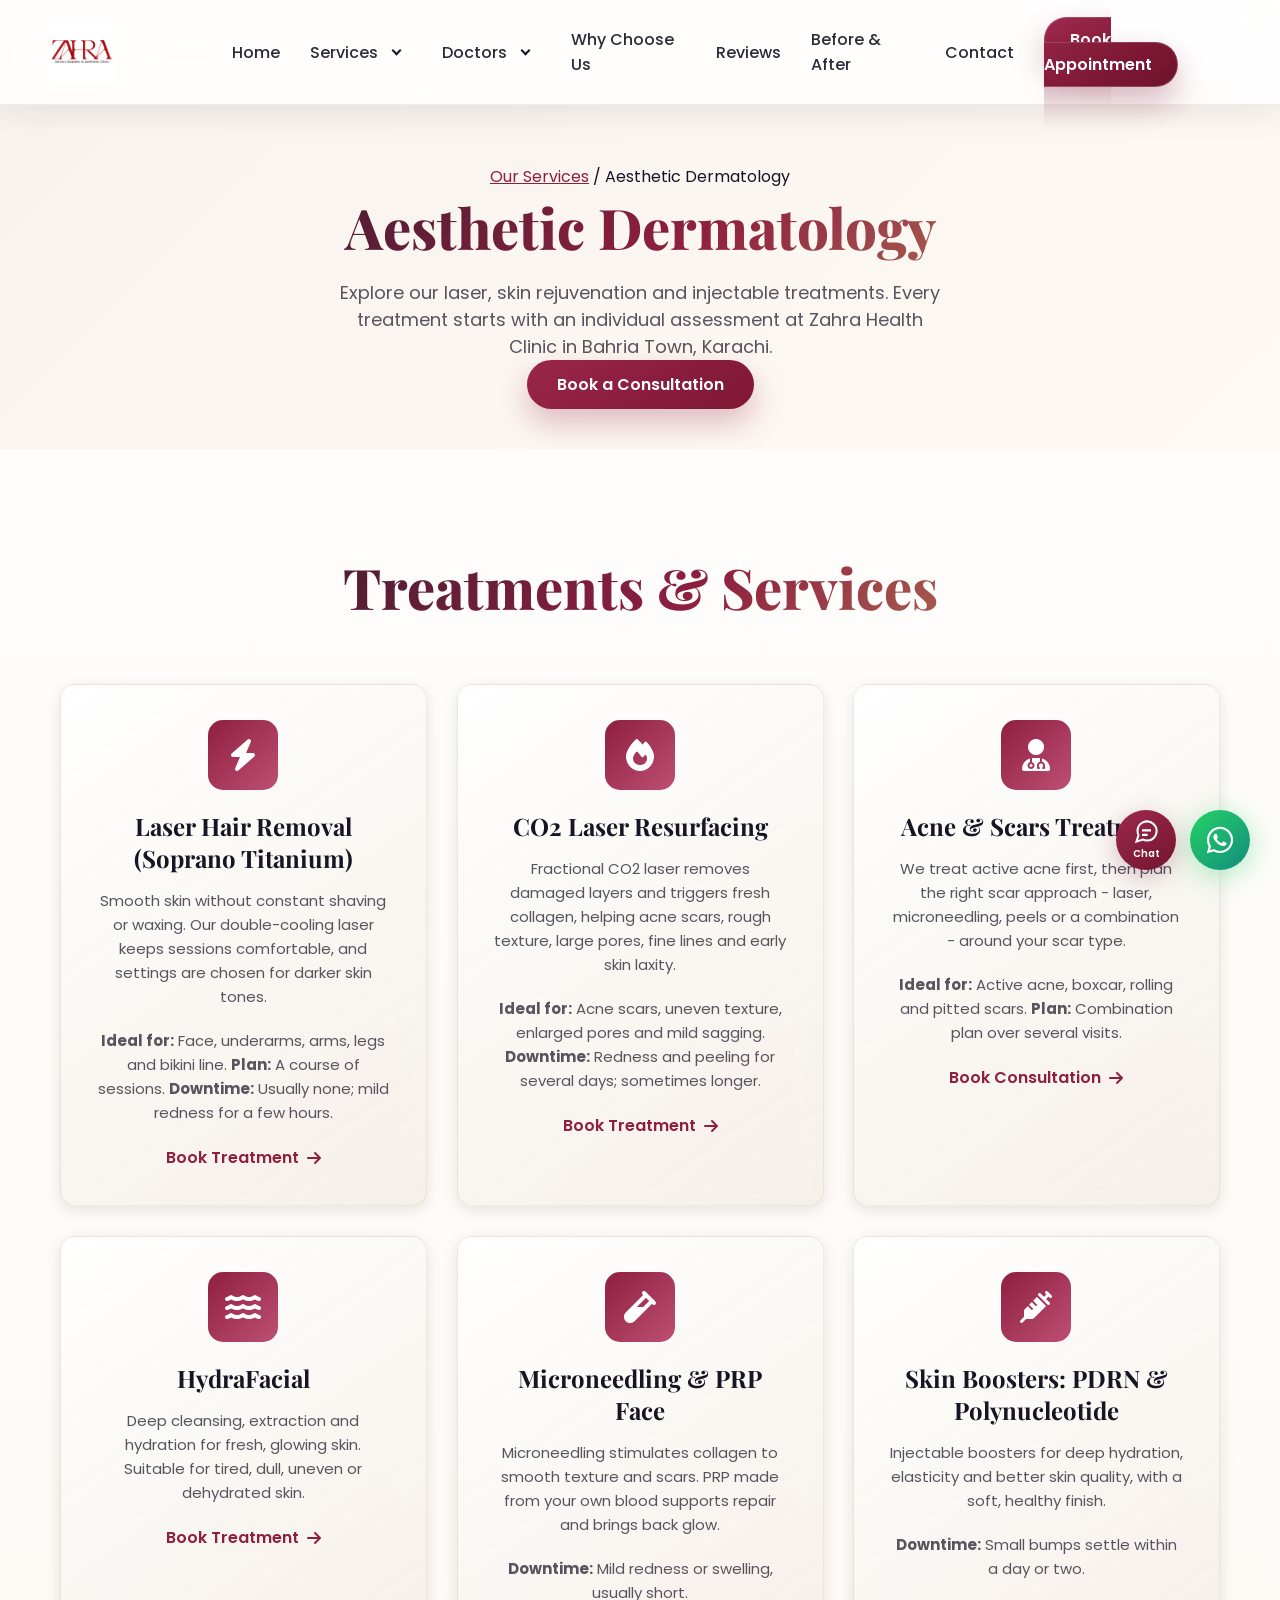
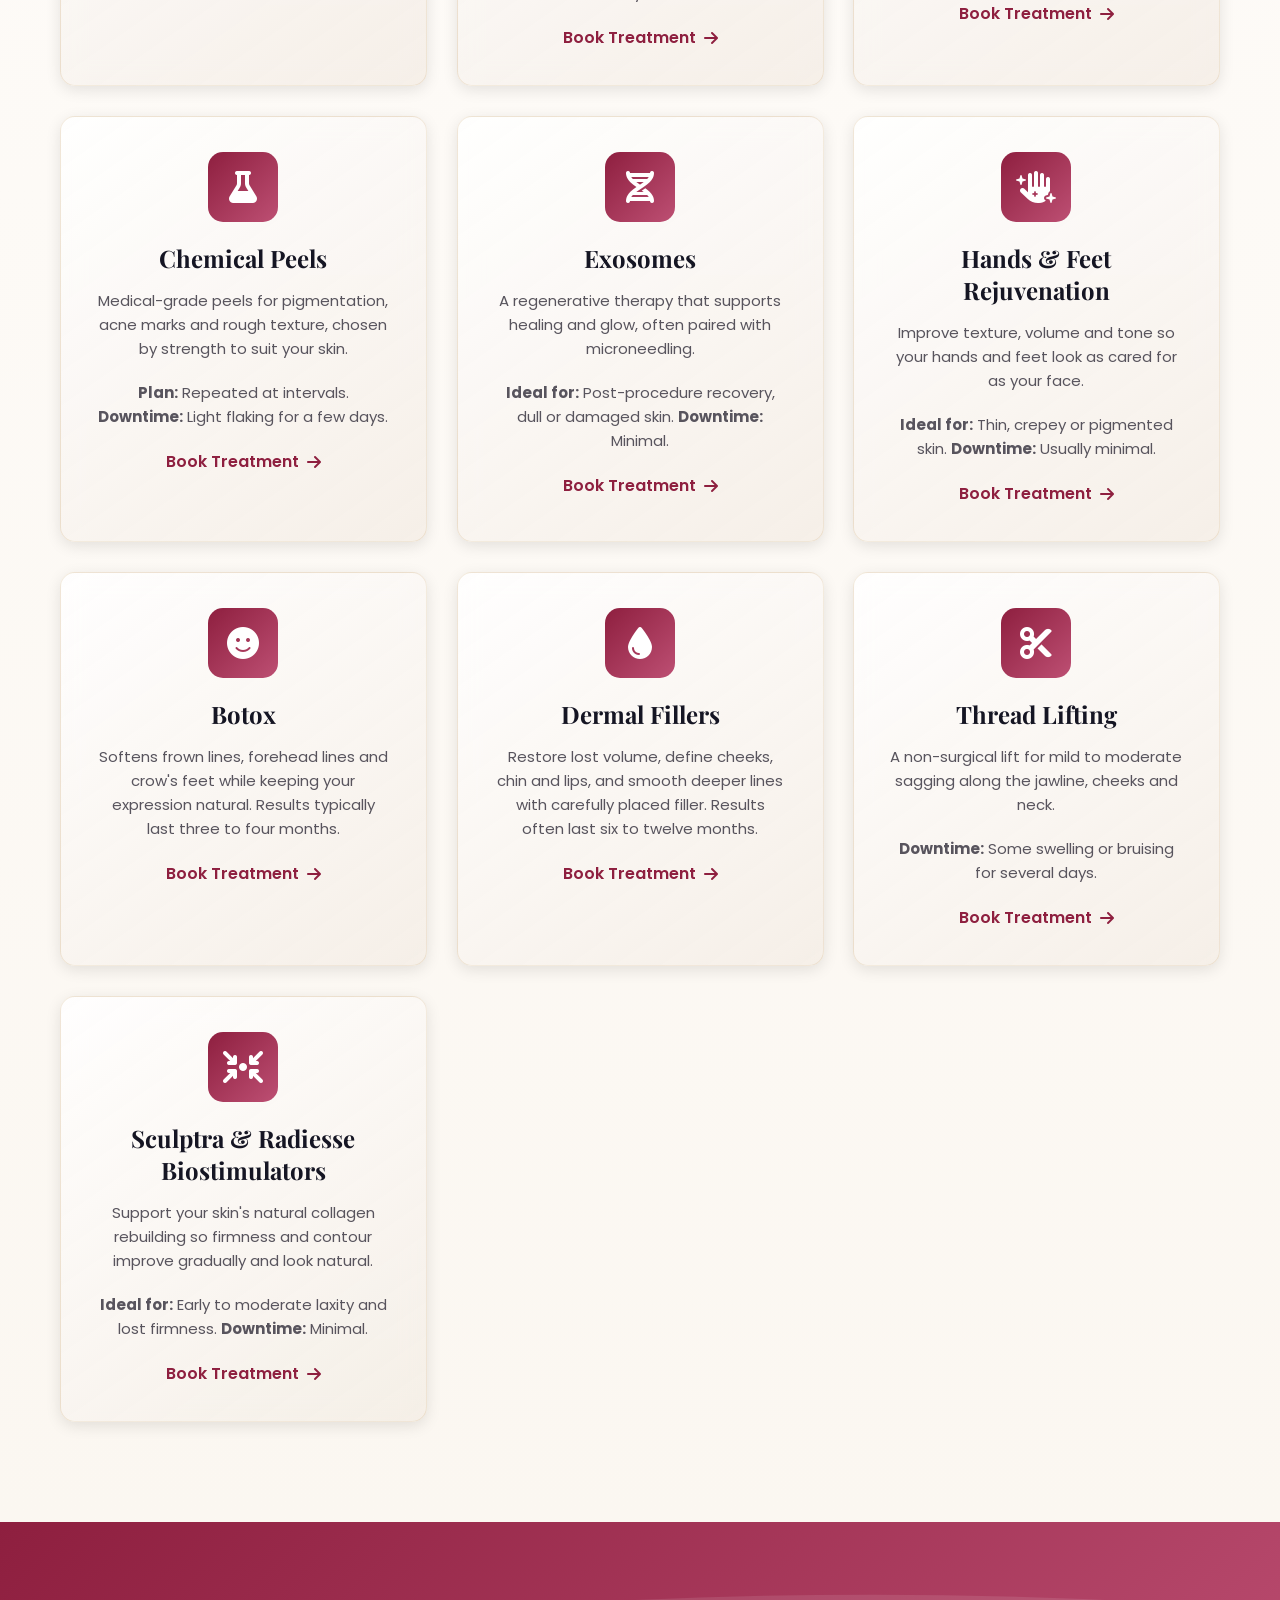
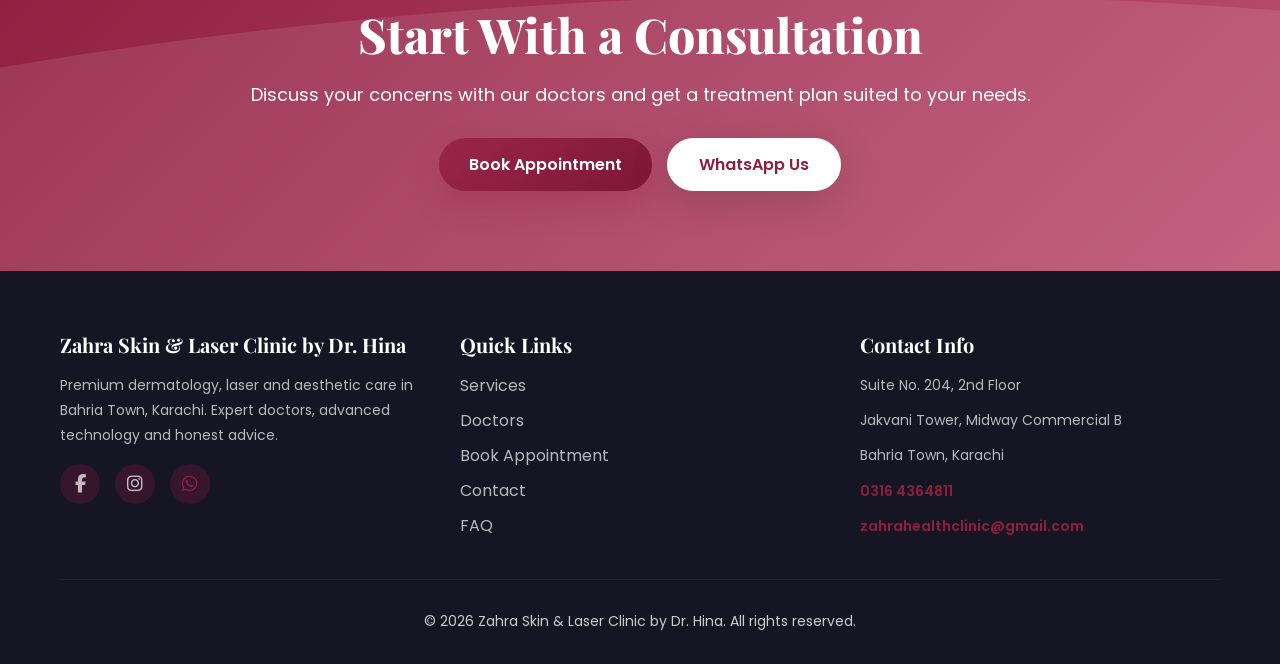
==== commit a99a6f8b: "fix issues" ====
--- a/aesthetic-dermatology.html
+++ b/aesthetic-dermatology.html
@@ -20,7 +20,7 @@
     <noscript><link rel="stylesheet" href="https://cdnjs.cloudflare.com/ajax/libs/font-awesome/6.4.0/css/all.min.css"></noscript>
     <link rel="stylesheet" href="styles.css?v=20261022-performance1">
     <link rel="stylesheet" href="mobile-navigation.css?v=4">
-    <link rel="stylesheet" href="chatbot.css?v=2">
+    <link rel="stylesheet" href="chatbot.css?v=3">
 </head>
 
 <body>
@@ -326,7 +326,7 @@
     <script src="script.js?v=20261022-booking2" defer></script>
     <script src="chatbot-knowledge.js?v=2" defer></script>
     <script src="chatbot-engine.js?v=1" defer></script>
-    <script src="chatbot.js?v=1" defer></script>
+    <script src="chatbot.js?v=2" defer></script>
 </body>
 
 </html>
--- a/chatbot.css
+++ b/chatbot.css
@@ -50,3 +50,30 @@
     .clinic-chat-header { padding: 8px 16px; }
     .clinic-chat-log { min-height: 0; }
 }
+
+/* Mobile chat occupies the visible screen, including when the keyboard opens. */
+@media (max-width: 768px) {
+    .clinic-chat-panel {
+        top: var(--chat-viewport-top, 0px);
+        bottom: auto;
+        left: 0;
+        right: 0;
+        width: 100%;
+        height: var(--chat-viewport-height);
+        max-height: none;
+        box-sizing: border-box;
+        border-radius: 0;
+        padding-bottom: env(safe-area-inset-bottom, 0px);
+        overscroll-behavior: contain;
+    }
+    .clinic-chat-log { min-height: 0; -webkit-overflow-scrolling: touch; }
+    .clinic-chat-message { font-size: 14px; }
+    .clinic-chat-suggestions { flex-wrap: nowrap; overflow-x: auto; }
+    .clinic-chat-suggestions button { flex: 0 0 auto; }
+    body.clinic-chat-mobile-open .clinic-chat-launcher,
+    body.clinic-chat-mobile-open .back-to-top { visibility: hidden; }
+    .clinic-chat-compact .clinic-chat-note,
+    .clinic-chat-compact .clinic-chat-suggestions { display: none; }
+    .clinic-chat-compact .clinic-chat-header { padding: 6px 16px; }
+    .clinic-chat-compact .clinic-chat-footer { padding-bottom: 4px; }
+}
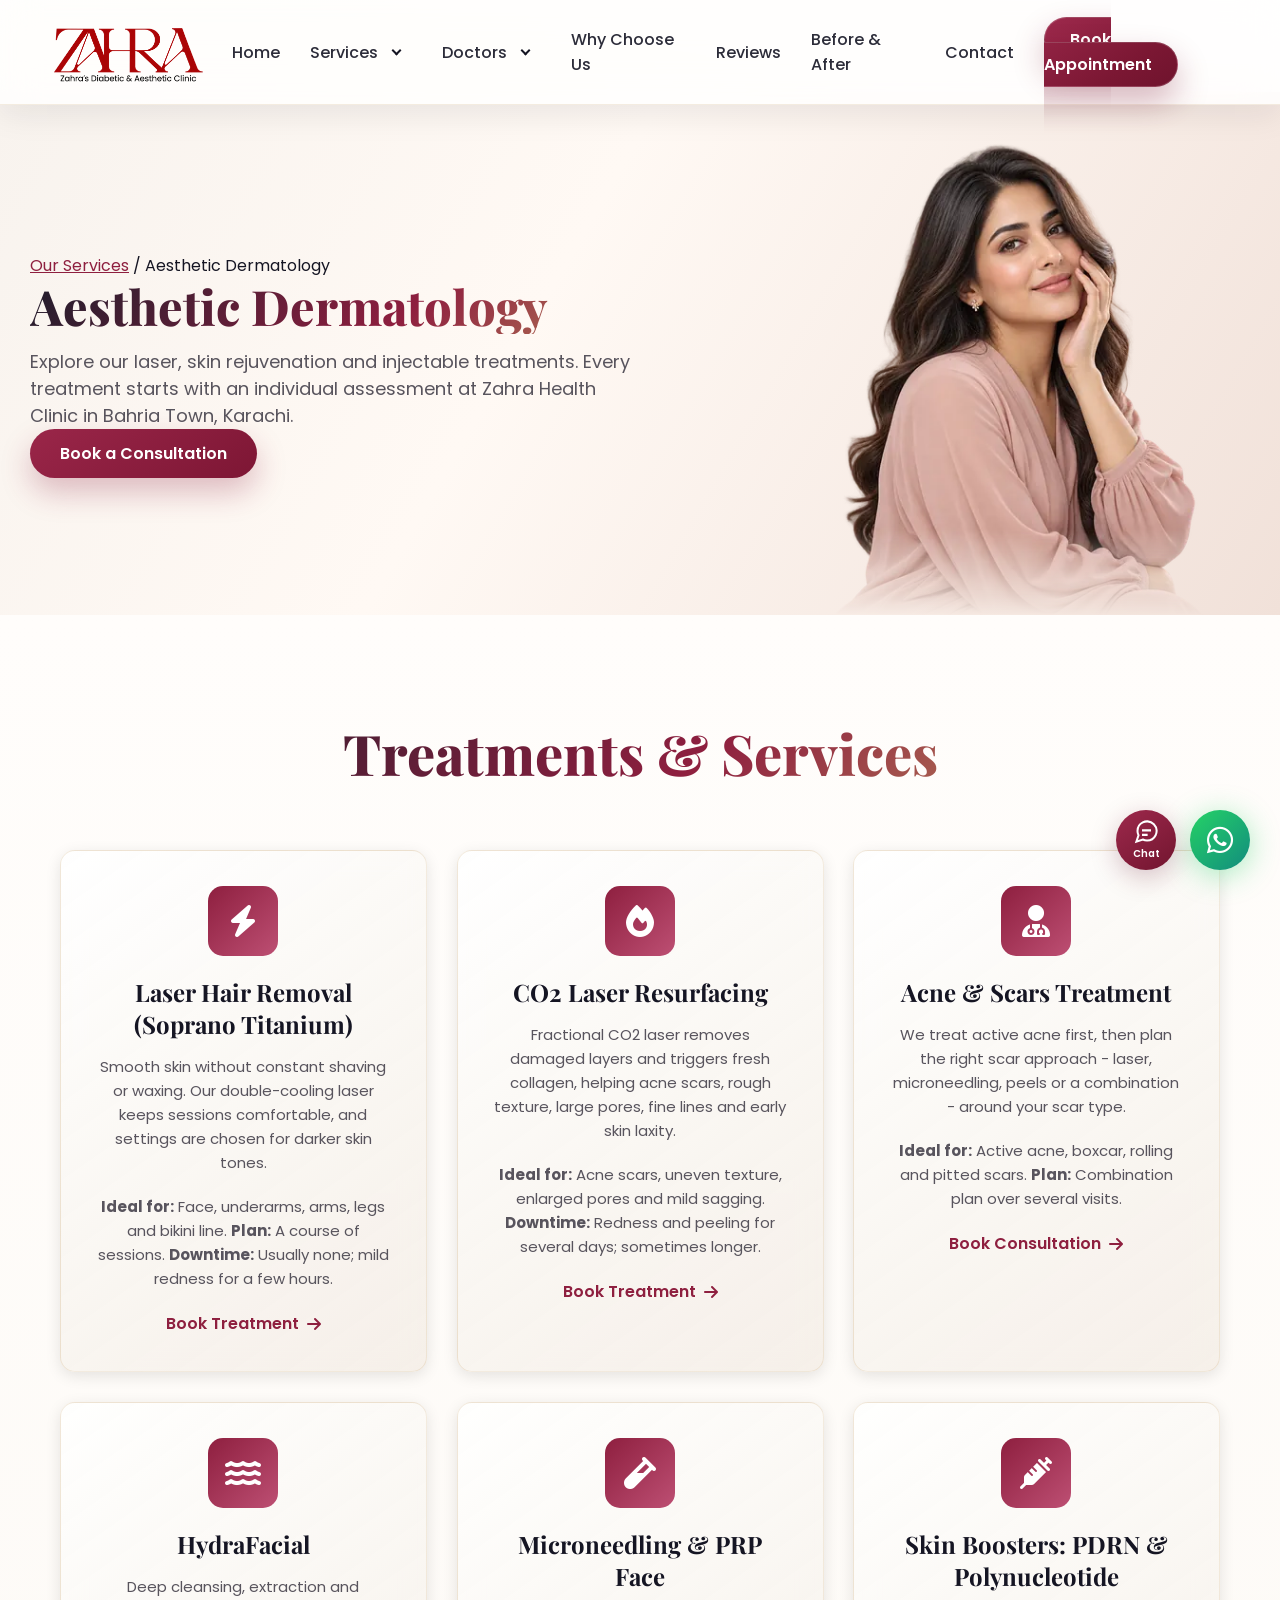
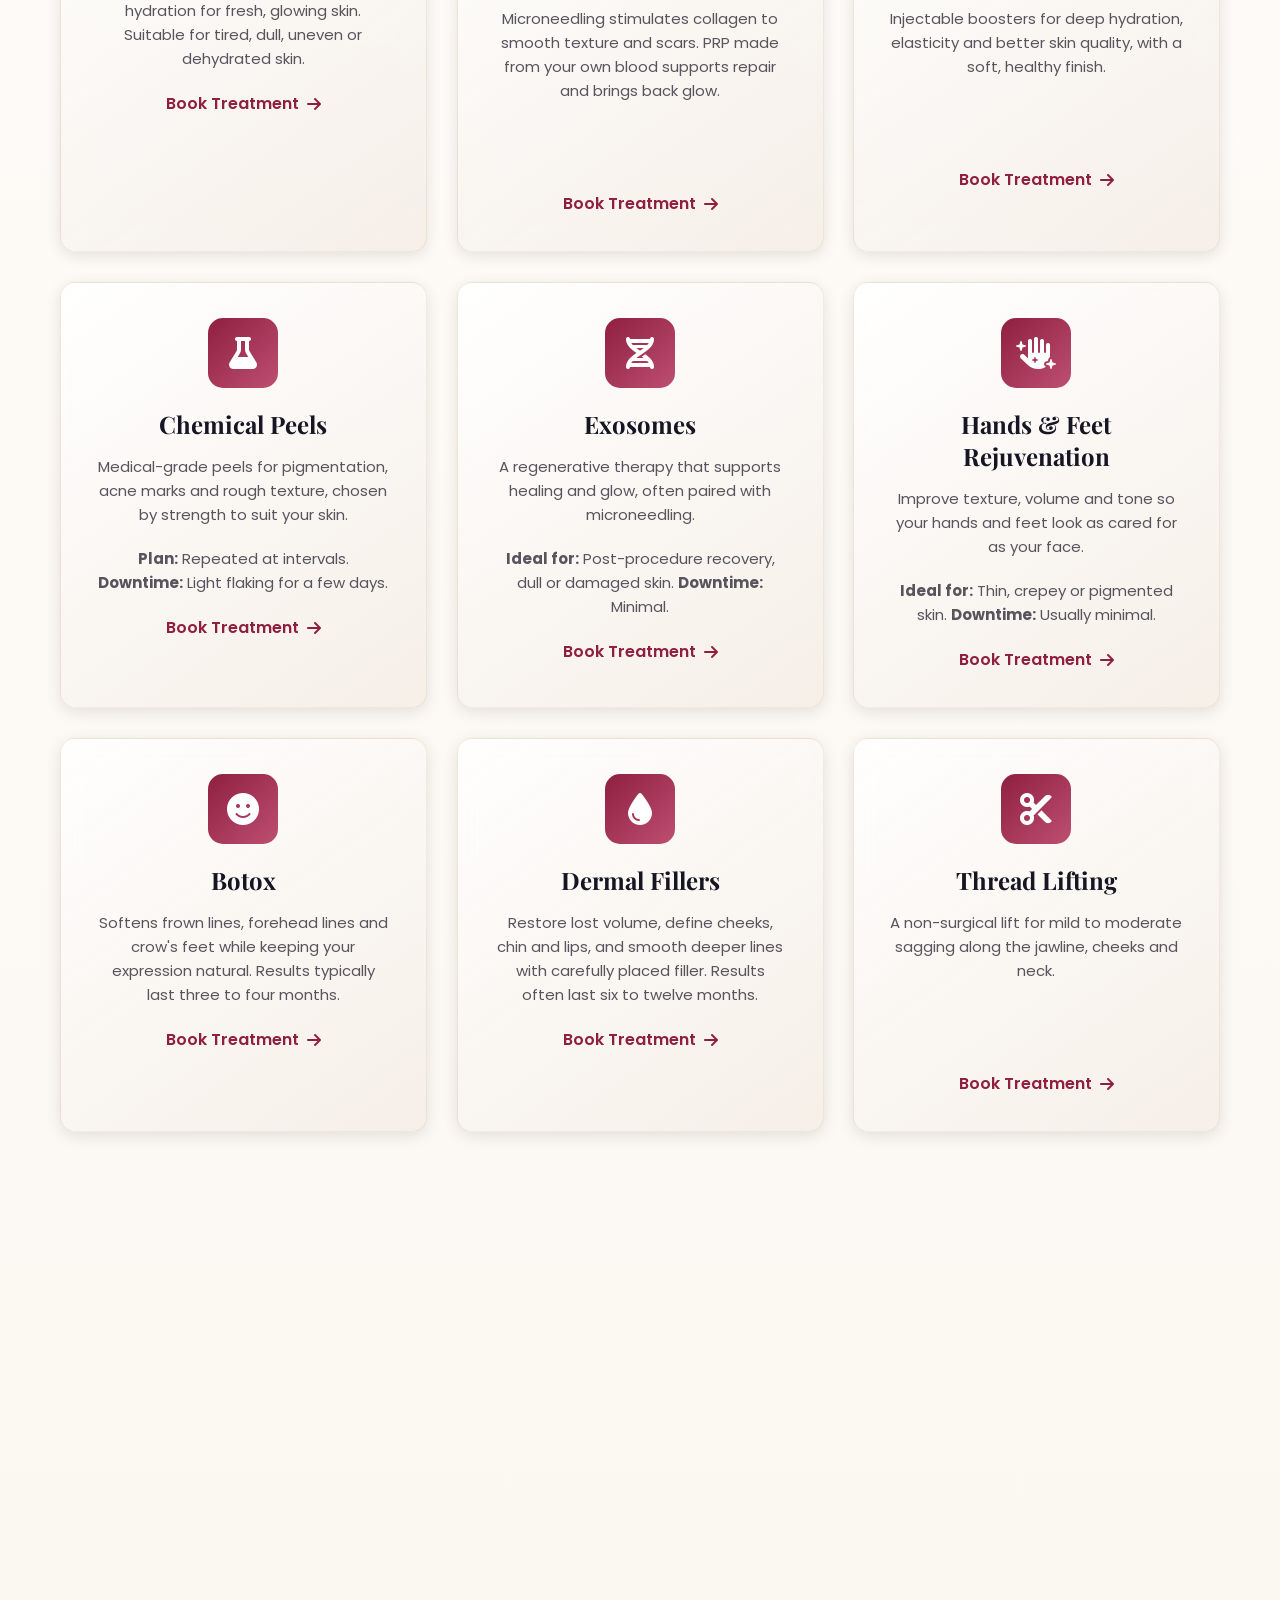
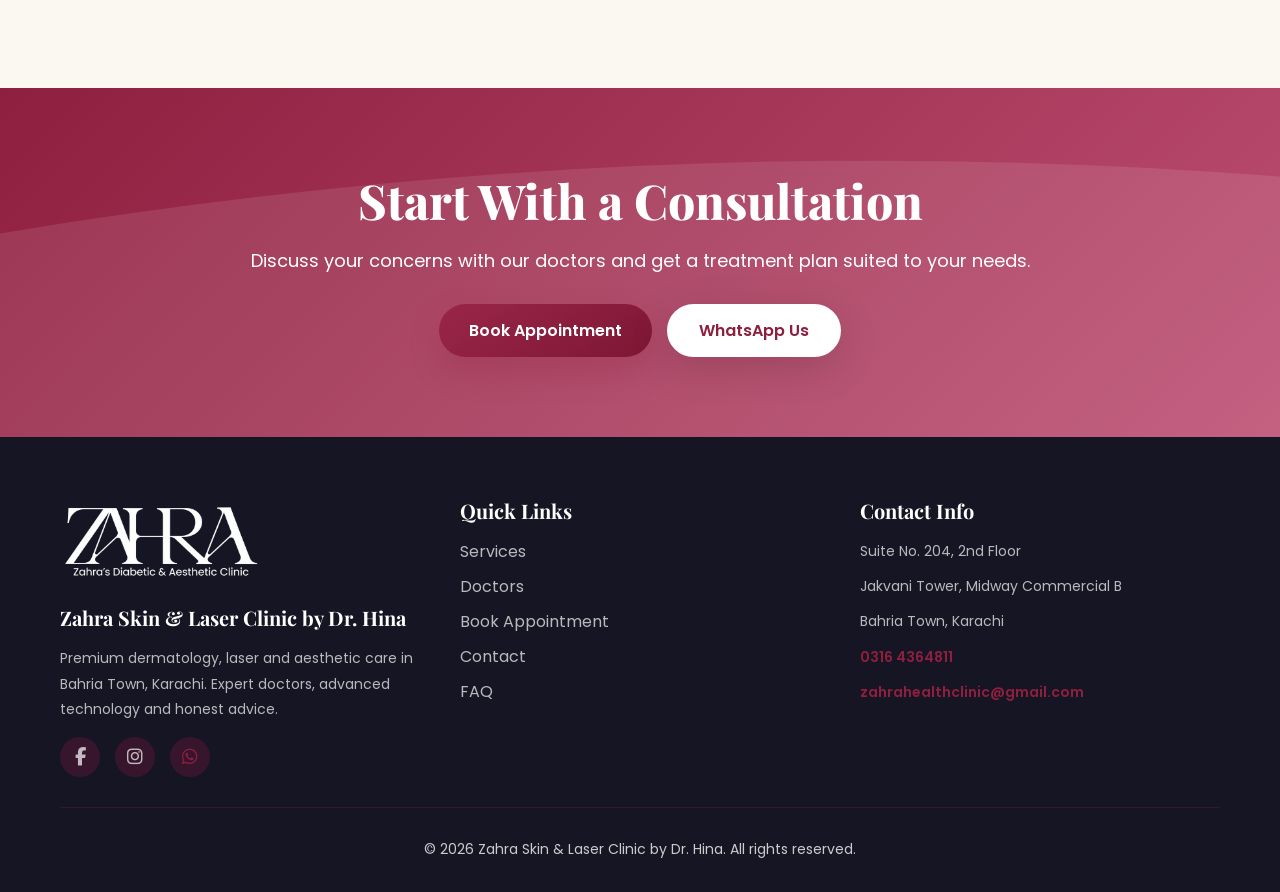
==== commit 082f3820: "add more pictures , and fix logo" ====
--- a/aesthetic-dermatology.html
+++ b/aesthetic-dermatology.html
@@ -8,7 +8,10 @@
     <meta name="description"
         content="Explore our laser, skin rejuvenation and injectable treatments. Every treatment starts with an individual assessment at Zahra Health Clinic in Bahria Town, Karachi.">
     <link rel="canonical" href="https://www.zahraskinlaserclinicbydrhina.com/aesthetic-dermatology.html">
-    <link rel="icon" type="image/png" href="assets/logo/zahra-clinic-logo.png">
+    <link rel="icon" href="favicon.ico?v=20261024" sizes="any">
+    <link rel="icon" type="image/png" sizes="32x32" href="assets/logo/favicon-32.png?v=20261024">
+    <link rel="icon" type="image/png" sizes="192x192" href="assets/logo/favicon-192.png?v=20261024">
+    <link rel="apple-touch-icon" sizes="180x180" href="assets/logo/apple-touch-icon.png?v=20261024">
     <title>Aesthetic Dermatology in Karachi | Zahra Health Clinic</title>
     <link rel="preconnect" href="https://fonts.googleapis.com">
     <link rel="preconnect" href="https://fonts.gstatic.com" crossorigin>
@@ -18,7 +21,8 @@
         href="https://fonts.googleapis.com/css2?family=Poppins:wght@300;400;500;600;700;800&family=Playfair+Display:wght@700;800&display=swap"></noscript>
     <link rel="stylesheet" href="https://cdnjs.cloudflare.com/ajax/libs/font-awesome/6.4.0/css/all.min.css" media="print" onload="this.media='all'">
     <noscript><link rel="stylesheet" href="https://cdnjs.cloudflare.com/ajax/libs/font-awesome/6.4.0/css/all.min.css"></noscript>
-    <link rel="stylesheet" href="styles.css?v=20261022-performance1">
+    <link rel="stylesheet" href="styles.css?v=20261024-logo">
+    <link rel="stylesheet" href="page-images.css?v=3">
     <link rel="stylesheet" href="mobile-navigation.css?v=4">
     <link rel="stylesheet" href="chatbot.css?v=3">
 </head>
@@ -27,7 +31,7 @@
     <div class="scroll-progress-bar"></div>
     <div class="loading-screen" id="loadingScreen">
         <div class="loading-container">
-            <div class="clinic-logo-loader"><img class="logo-image-loader" src="assets/logo/zahra-clinic-logo.png"
+            <div class="clinic-logo-loader"><img class="logo-image-loader" src="assets/logo/zahra-clinic-logo-transparent.webp"
                     alt="Zahra's Diabetic &amp; Aesthetic Clinic"></div>
             <p class="loading-text">Zahra Health Clinic</p>
             <div class="loading-dots"><span></span><span></span><span></span></div>
@@ -35,7 +39,7 @@
     </div>
     <nav class="navbar" id="navbar">
         <div class="nav-container"><a class="nav-logo" href="index.html">
-                <img class="site-logo" src="assets/logo/zahra-clinic-logo.png"
+                <img class="site-logo" src="assets/logo/zahra-clinic-logo-transparent.webp"
                     alt="Zahra's Diabetic &amp; Aesthetic Clinic">
             </a><button class="hamburger" id="hamburger" type="button" aria-label="Toggle navigation menu"
                 aria-controls="navMenu" aria-expanded="false"><span></span><span></span><span></span></button>
@@ -103,13 +107,16 @@
         </div>
     </nav>
     <main class="page-main">
-        <section class="page-hero">
-            <div class="container">
+        <section class="page-hero page-hero--illustrated">
+            <div class="container page-image-layout">
                 <div class="section-header">
                     <p><a href="services.html">Our Services</a> / Aesthetic Dermatology</p>
                     <h1 class="section-title">Aesthetic Dermatology</h1>
                     <p class="section-subtitle">Explore our laser, skin rejuvenation and injectable treatments. Every treatment starts with an individual assessment at Zahra Health Clinic in Bahria Town, Karachi.</p>
                     <p><a href="booking.html" class="btn btn-primary">Book a Consultation</a></p>
+                </div>
+                <div class="page-hero-visual page-hero-visual--portrait" aria-hidden="true">
+                    <img src="assets/pages/aesthetic-hero.webp" srcset="assets/pages/aesthetic-hero-small.webp 400w, assets/pages/aesthetic-hero.webp 800w" sizes="(max-width: 900px) 280px, 380px" alt="" width="800" height="1000" fetchpriority="high" decoding="async">
                 </div>
             </div>
         </section>
@@ -286,6 +293,9 @@
         <div class="container">
             <div class="footer-content">
                 <div class="footer-section">
+                    <a class="footer-logo-link" href="index.html" aria-label="Zahra Health Clinic home">
+                        <img class="footer-logo" src="assets/logo/zahra-clinic-logo-transparent.webp" alt="Zahra's Diabetic &amp; Aesthetic Clinic" width="616" height="254" loading="lazy" decoding="async">
+                    </a>
                     <h4>Zahra Skin &amp; Laser Clinic by Dr. Hina</h4>
                     <p>Premium dermatology, laser and aesthetic care in Bahria Town, Karachi. Expert doctors, advanced
                         technology and honest advice.</p>
--- a/styles.css
+++ b/styles.css
@@ -2006,6 +2006,10 @@
 
 .timing-card.special .timing-note {
     color: rgba(255, 255, 255, 0.7);
+}
+
+.contact-page .timing-card .btn-primary {
+    color: #fff;
 }
 
 .timing-card a {
@@ -4498,3 +4502,17 @@
 }
 
 /* Booking fields ki interaction states */
+
+/* Transparent clinic branding, readable on the dark footer. */
+.footer-logo-link {
+    display: inline-block;
+    max-width: 100%;
+    margin-bottom: 18px;
+}
+.footer-logo {
+    display: block;
+    width: 200px;
+    max-width: 100%;
+    height: auto;
+    filter: brightness(0) invert(1);
+}
--- a/page-images.css
+++ b/page-images.css
@@ -0,0 +1,103 @@
+/* Decorative hero imagery for all inner pages; homepage hero is separate. */
+.page-main .page-hero.page-hero--illustrated {
+    padding: 48px 0 0;
+    overflow: hidden;
+    background: linear-gradient(120deg, #f8f3ee 0%, #fff9f4 42%, #f1e1d9 100%);
+}
+
+.page-hero--illustrated .page-image-layout {
+    display: grid;
+    grid-template-columns: minmax(0, 1.25fr) minmax(0, 0.85fr);
+    align-items: center;
+    gap: clamp(24px, 4vw, 64px);
+}
+
+.page-main .page-hero--illustrated .section-header {
+    min-width: 0;
+    max-width: none;
+    text-align: left;
+    margin: 0;
+    padding: 28px 0 52px;
+}
+
+.page-main .page-hero--illustrated .section-title {
+    font-size: clamp(32px, 3.8vw, 54px);
+    line-height: 1.15;
+    text-wrap: balance;
+}
+
+.page-hero--illustrated .section-subtitle {
+    margin-left: 0;
+}
+
+.page-hero--illustrated .page-hero-visual {
+    min-width: 0;
+    align-self: stretch;
+    display: flex;
+    align-items: end;
+    justify-content: center;
+    overflow: hidden;
+    -webkit-mask-image: linear-gradient(to bottom, #000 82%, transparent 100%);
+    mask-image: linear-gradient(to bottom, #000 82%, transparent 100%);
+}
+
+.page-hero--illustrated .page-hero-visual--portrait img {
+    display: block;
+    width: min(100%, 380px);
+    height: auto;
+    max-height: 530px;
+    object-fit: contain;
+    object-position: center bottom;
+}
+
+.page-hero--illustrated .page-hero-visual--scene {
+    align-self: center;
+    margin-bottom: 36px;
+    border-radius: 80px 28px 28px 28px;
+    -webkit-mask-image: linear-gradient(to right, transparent, #000 8%, #000 92%, transparent);
+    mask-image: linear-gradient(to right, transparent, #000 8%, #000 92%, transparent);
+}
+
+.page-hero--illustrated .page-hero-visual--scene img {
+    display: block;
+    width: 100%;
+    height: auto;
+    aspect-ratio: 5 / 4;
+    object-fit: cover;
+    object-position: center;
+}
+
+@media (max-width: 900px) {
+    .page-main .page-hero.page-hero--illustrated {
+        padding-top: 24px;
+    }
+
+    .page-hero--illustrated .page-image-layout {
+        grid-template-columns: 1fr;
+        gap: 0;
+    }
+
+    .page-main .page-hero--illustrated .section-header {
+        padding: 24px 0 12px;
+    }
+
+    .page-main .page-hero--illustrated .section-title {
+        font-size: clamp(30px, 7vw, 44px);
+    }
+
+    .page-hero--illustrated .page-hero-visual--portrait img {
+        width: min(100%, 280px);
+        max-height: 330px;
+    }
+
+    .page-hero--illustrated .page-hero-visual--scene {
+        width: 100%;
+        max-width: 560px;
+        margin: 16px auto 28px;
+        border-radius: 48px 24px 24px 24px;
+    }
+
+    .page-hero--illustrated .page-hero-visual--scene img {
+        aspect-ratio: 3 / 2;
+    }
+}
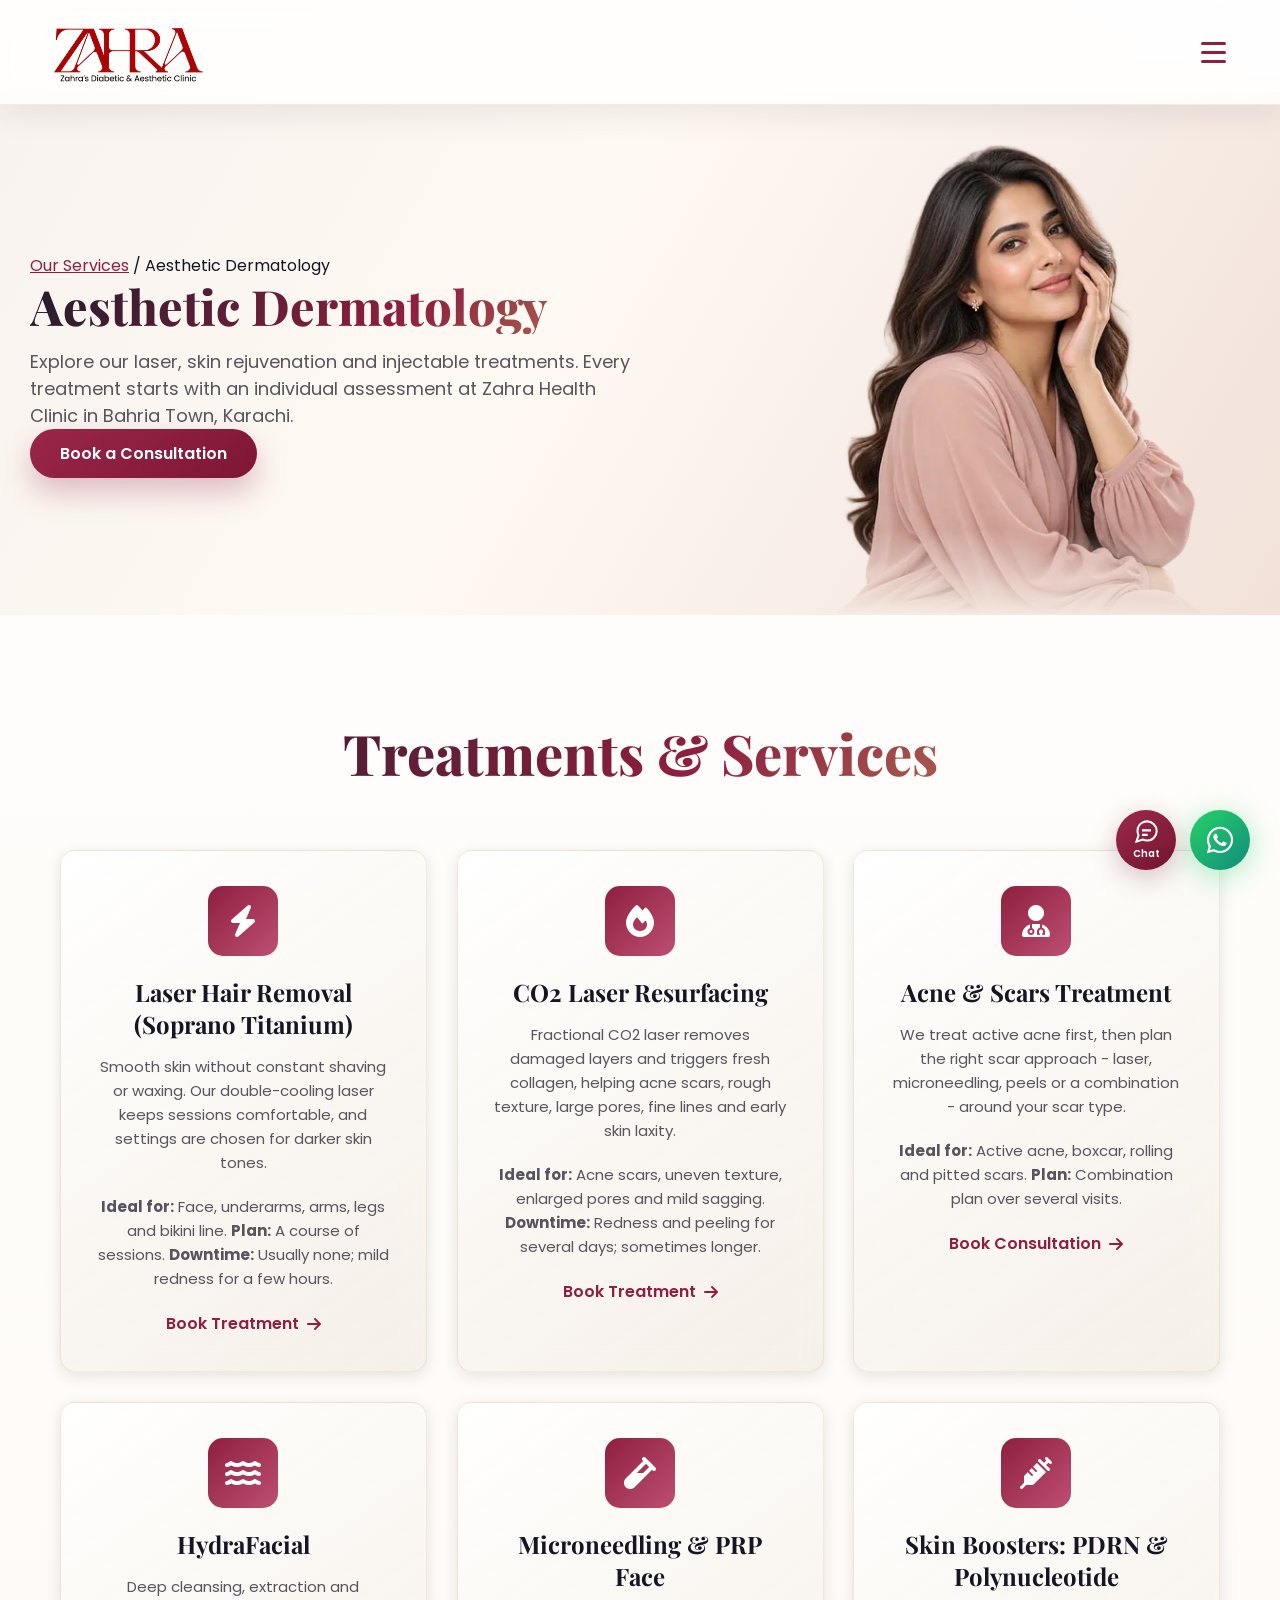
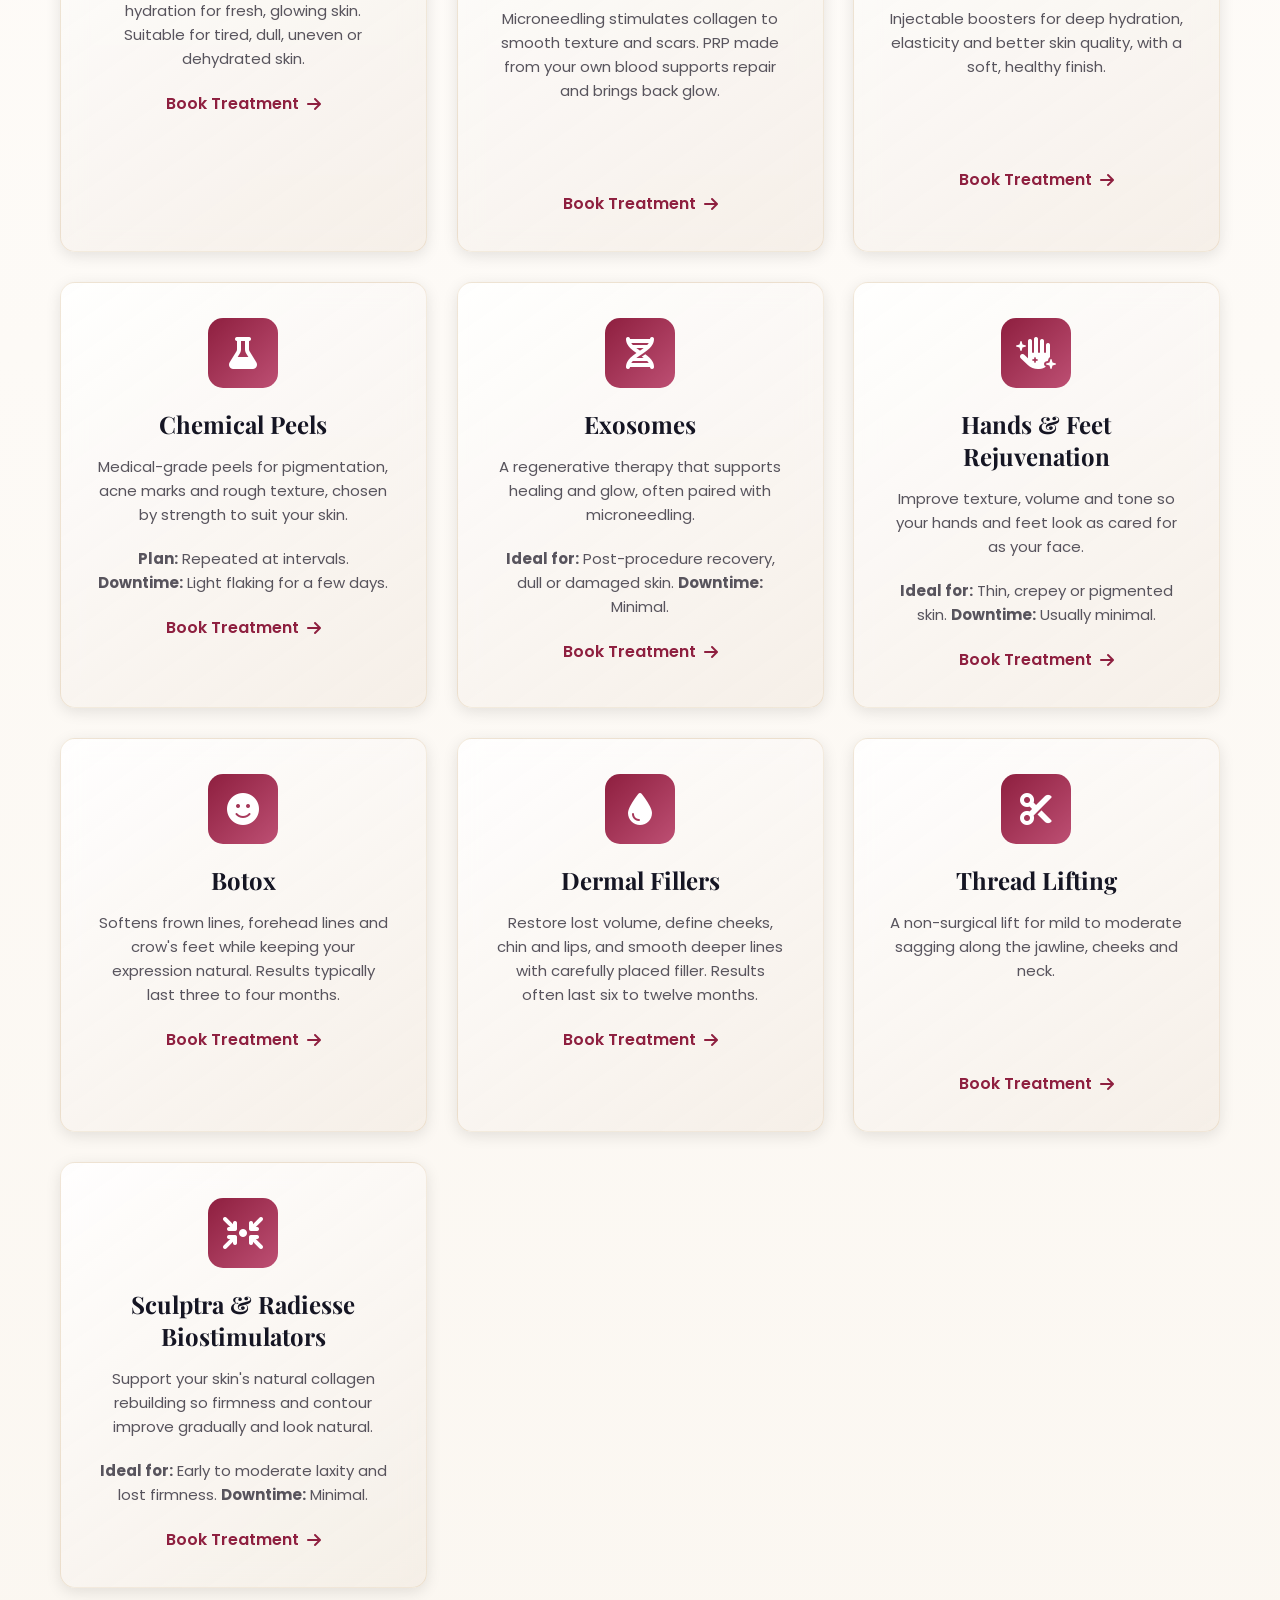
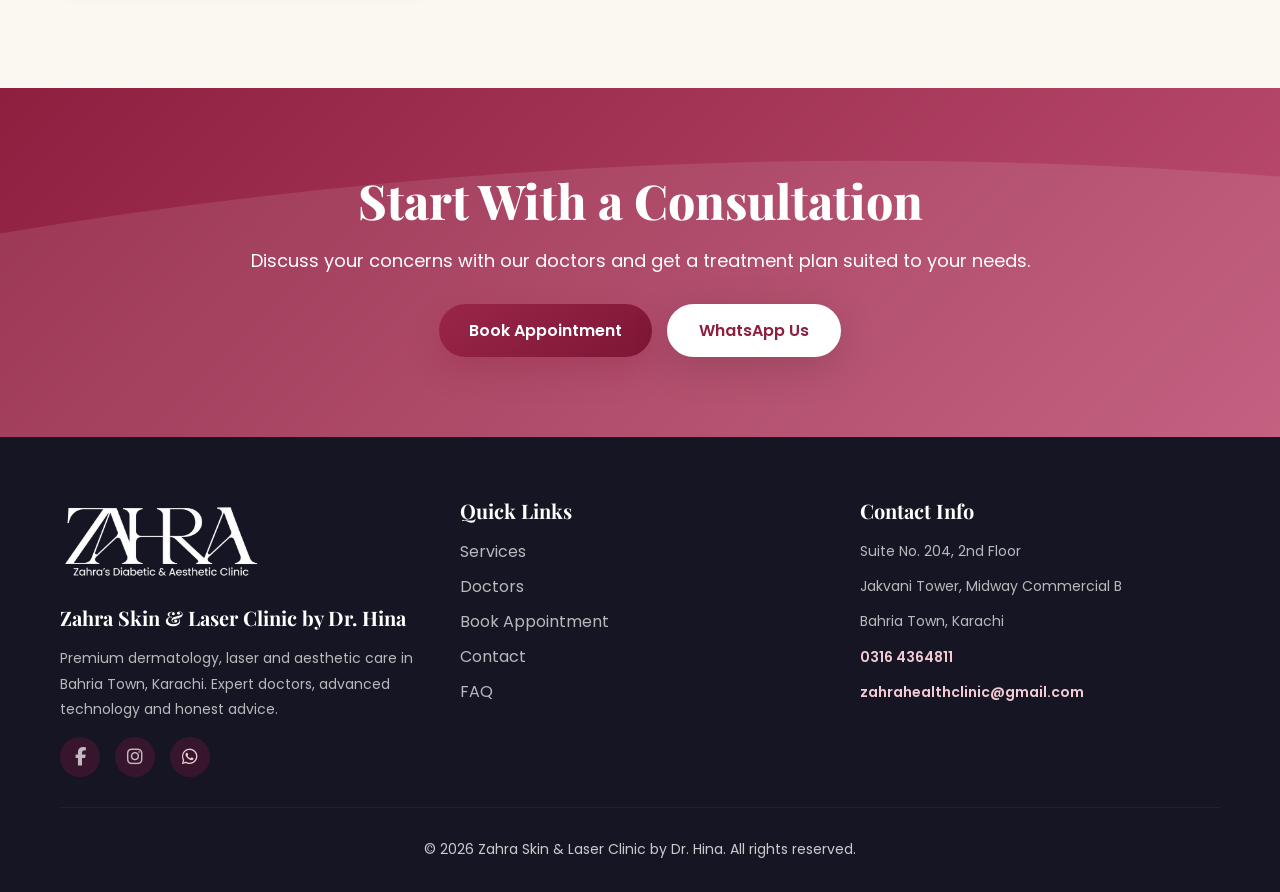
==== commit 05475cd1: "update file structure" ====
--- a/aesthetic-dermatology.html
+++ b/aesthetic-dermatology.html
@@ -21,10 +21,10 @@
         href="https://fonts.googleapis.com/css2?family=Poppins:wght@300;400;500;600;700;800&family=Playfair+Display:wght@700;800&display=swap"></noscript>
     <link rel="stylesheet" href="https://cdnjs.cloudflare.com/ajax/libs/font-awesome/6.4.0/css/all.min.css" media="print" onload="this.media='all'">
     <noscript><link rel="stylesheet" href="https://cdnjs.cloudflare.com/ajax/libs/font-awesome/6.4.0/css/all.min.css"></noscript>
-    <link rel="stylesheet" href="styles.css?v=20261024-logo">
-    <link rel="stylesheet" href="page-images.css?v=3">
-    <link rel="stylesheet" href="mobile-navigation.css?v=4">
-    <link rel="stylesheet" href="chatbot.css?v=3">
+    <link rel="stylesheet" href="css/styles.css?v=20261024-review2">
+    <link rel="stylesheet" href="css/page-images.css?v=3">
+    <link rel="stylesheet" href="css/mobile-navigation.css?v=20261024-review2">
+    <link rel="stylesheet" href="css/chatbot.css?v=3">
 </head>
 
 <body>
@@ -333,10 +333,10 @@
     <a href="https://wa.me/923164364811" target="_blank" rel="noopener noreferrer" class="whatsapp-float"><i
             class="fab fa-whatsapp"></i></a><button class="back-to-top" id="backToTop" aria-label="Back to top"><i
             class="fas fa-arrow-up"></i></button>
-    <script src="script.js?v=20261022-booking2" defer></script>
-    <script src="chatbot-knowledge.js?v=2" defer></script>
-    <script src="chatbot-engine.js?v=1" defer></script>
-    <script src="chatbot.js?v=2" defer></script>
+    <script src="scripts/script.js?v=20261024-review2" defer></script>
+    <script src="scripts/chatbot/chatbot-knowledge.js?v=2" defer></script>
+    <script src="scripts/chatbot/chatbot-engine.js?v=1" defer></script>
+    <script src="scripts/chatbot/chatbot.js?v=2" defer></script>
 </body>
 
 </html>
--- a/css/styles.css
+++ b/css/styles.css
@@ -0,0 +1,4532 @@
+/* ============================================
+   ZAHRA HEALTH CLINIC - PREMIUM CSS STYLING
+   ============================================ */
+
+/* Buniyadi variables */
+:root {
+    --color-primary: #8e1f3f;
+    --color-primary-light: #bd4f73;
+    --color-dark: #151523;
+    --color-light: #f8f6f2;
+    --color-beige: #f3ece4;
+    --color-white: #ffffff;
+    --color-gray: #58545d;
+    --color-accent: #c09a5f;
+    
+    --font-heading: 'Playfair Display', serif;
+    --font-body: 'Poppins', sans-serif;
+    
+    --transition: all 0.3s cubic-bezier(0.4, 0, 0.2, 1);
+    --shadow-sm: 0 4px 15px rgba(0, 0, 0, 0.1);
+    --shadow-md: 0 10px 40px rgba(0, 0, 0, 0.15);
+    --shadow-lg: 0 20px 60px rgba(0, 0, 0, 0.2);
+    --shadow-glass: 0 8px 32px rgba(0, 0, 0, 0.1);
+}
+
+/* ============================================
+   GLOBAL STYLES
+   ============================================ */
+
+* {
+    margin: 0;
+    padding: 0;
+    box-sizing: border-box;
+}
+
+html {
+    scroll-behavior: smooth;
+}
+
+body {
+    font-family: var(--font-body);
+    color: var(--color-dark);
+    background:
+        radial-gradient(circle at 15% 10%, rgba(192, 154, 95, 0.12) 0%, transparent 38%),
+        radial-gradient(circle at 88% 24%, rgba(142, 31, 63, 0.08) 0%, transparent 34%),
+        var(--color-white);
+    overflow-x: hidden;
+}
+
+/* Unstyled links use the clinic palette; component-specific colors take priority. */
+:where(a[href]) {
+    color: var(--color-primary);
+}
+
+:where(a[href]:hover, a[href]:focus-visible) {
+    color: var(--color-primary-light);
+}
+
+/* Scrollbar ki styling */
+::-webkit-scrollbar {
+    width: 10px;
+}
+
+::-webkit-scrollbar-track {
+    background: var(--color-beige);
+}
+
+::-webkit-scrollbar-thumb {
+    background: var(--color-primary);
+    border-radius: 5px;
+}
+
+::-webkit-scrollbar-thumb:hover {
+    background: var(--color-primary-light);
+}
+
+/* ============================================
+   SCROLL PROGRESS BAR
+   ============================================ */
+
+.scroll-progress-bar {
+    position: fixed;
+    top: 0;
+    left: 0;
+    height: 3px;
+    background: linear-gradient(to right, var(--color-primary), var(--color-primary-light));
+    width: 0%;
+    z-index: 1000;
+    box-shadow: 0 2px 10px rgba(196, 30, 88, 0.3);
+}
+
+/* ============================================
+   LOADING SCREEN
+   ============================================ */
+
+.loading-screen {
+    position: fixed;
+    top: 0;
+    left: 0;
+    width: 100%;
+    height: 100vh;
+    background: linear-gradient(135deg, var(--color-white) 0%, var(--color-beige) 100%);
+    display: flex;
+    justify-content: center;
+    align-items: center;
+    z-index: 9999;
+    opacity: 1;
+    visibility: visible;
+    transition: opacity 0.4s ease, visibility 0.4s ease;
+    animation: clinic-loader-exit 0.25s ease 1.2s forwards;
+}
+
+@keyframes clinic-loader-exit {
+    to { opacity: 0; visibility: hidden; pointer-events: none; }
+}
+
+.loading-screen.hidden {
+    opacity: 0;
+    visibility: hidden;
+    pointer-events: none;
+}
+
+.loading-container {
+    text-align: center;
+}
+
+.clinic-logo-loader {
+    width: 270px;
+    height: 148px;
+    margin: 0 auto 30px;
+    animation: bounceIn 1s ease-out;
+}
+
+.logo-image-loader {
+    width: 100%;
+    height: 100%;
+    display: block;
+    object-fit: contain;
+}
+
+.logo-svg {
+    width: 100%;
+    height: 100%;
+}
+
+.logo-circle-1 {
+    animation: rotateSpinner 3s linear infinite;
+    transform-origin: 50% 50%;
+}
+
+.logo-circle-2 {
+    animation: rotateSpinner 4s linear infinite reverse;
+    transform-origin: 50% 50%;
+}
+
+.logo-text {
+    animation: fadeInScale 0.8s ease-out 0.3s backwards;
+}
+
+.loading-text {
+    font-size: 24px;
+    font-weight: 700;
+    color: var(--color-primary);
+    margin-bottom: 20px;
+    font-family: var(--font-heading);
+    animation: fadeIn 0.6s ease-out 0.5s backwards;
+}
+
+.loading-dots {
+    display: flex;
+    justify-content: center;
+    gap: 8px;
+}
+
+.loading-dots span {
+    width: 8px;
+    height: 8px;
+    border-radius: 50%;
+    background: var(--color-primary);
+    animation: pulse 1.4s ease-in-out infinite;
+}
+
+.loading-dots span:nth-child(2) {
+    animation-delay: 0.2s;
+}
+
+.loading-dots span:nth-child(3) {
+    animation-delay: 0.4s;
+}
+
+/* ============================================
+   NAVIGATION BAR
+   ============================================ */
+
+.navbar {
+    position: fixed;
+    top: 0;
+    left: 0;
+    width: 100%;
+    padding: 0 50px;
+    background: rgba(255, 255, 255, 0.82);
+    backdrop-filter: blur(18px) saturate(160%);
+    -webkit-backdrop-filter: blur(18px) saturate(160%);
+    border-bottom: 1px solid rgba(192, 154, 95, 0.18);
+    box-shadow: 0 10px 30px rgba(21, 21, 35, 0.08);
+    z-index: 1000;
+    transition: var(--transition);
+}
+
+.navbar.scrolled {
+    background: rgba(255, 255, 255, 0.92);
+    backdrop-filter: blur(24px) saturate(160%);
+    border-bottom: 1px solid rgba(192, 154, 95, 0.22);
+    box-shadow: 0 10px 36px rgba(21, 21, 35, 0.08);
+    padding: 10px 50px;
+}
+
+.nav-container {
+    max-width: 1400px;
+    margin: 0 auto;
+    display: flex;
+    justify-content: space-between;
+    align-items: center;
+    padding: 20px 0;
+}
+
+.nav-logo {
+    display: flex;
+    align-items: center;
+    gap: 10px;
+    font-size: 24px;
+    font-weight: 700;
+    color: var(--color-dark);
+    font-family: var(--font-heading);
+}
+
+.site-logo {
+    width: 182px;
+    height: 64px;
+    display: block;
+    object-fit: contain;
+    object-position: left center;
+}
+
+.clinic-name-wrap {
+    display: flex;
+    flex-direction: column;
+    gap: 2px;
+    line-height: 1;
+}
+
+.logo-icon {
+    width: 40px;
+    height: 40px;
+    background: linear-gradient(135deg, var(--color-primary), var(--color-primary-light));
+    border-radius: 50%;
+    display: flex;
+    align-items: center;
+    justify-content: center;
+    color: white;
+    font-weight: 700;
+    box-shadow: var(--shadow-sm);
+}
+
+.clinic-name-main {
+    font-family: var(--font-heading);
+    font-size: clamp(16px, 1.25vw, 20px);
+    font-weight: 800;
+    letter-spacing: 0.02em;
+    line-height: 1;
+    color: #65132d;
+    text-shadow: 0 1px 0 rgba(255, 255, 255, 0.72), 0 8px 18px rgba(111, 19, 45, 0.12);
+}
+
+.clinic-name-sub {
+    font-family: var(--font-body);
+    font-size: 11px;
+    font-weight: 700;
+    letter-spacing: 0.14em;
+    text-transform: uppercase;
+    color: #65132d;
+    line-height: 1;
+}
+
+.nav-menu {
+    display: flex;
+    list-style: none;
+    gap: 30px;
+    align-items: center;
+}
+
+.nav-link {
+    text-decoration: none;
+    color: rgba(21, 21, 35, 0.9);
+    font-weight: 500;
+    position: relative;
+    transition: var(--transition);
+}
+
+.nav-link::after {
+    content: '';
+    position: absolute;
+    bottom: -5px;
+    left: 0;
+    width: 0;
+    height: 2px;
+    background: var(--color-primary);
+    transition: width 0.3s ease;
+}
+
+.nav-link:hover::after {
+    width: 100%;
+}
+
+.nav-link:hover {
+    color: var(--color-primary);
+}
+
+.navbar.scrolled .nav-logo,
+.navbar.scrolled .nav-link {
+    color: var(--color-dark);
+}
+
+.navbar.scrolled .nav-link:hover {
+    color: var(--color-primary);
+}
+
+.navbar.scrolled .clinic-name {
+    -webkit-text-fill-color: transparent;
+}
+
+.nav-cta {
+    padding: 10px 25px;
+    background: linear-gradient(145deg, #9d294c 0%, #7b1733 70%, #6f132d 100%);
+    color: white;
+    border-radius: 50px;
+    text-decoration: none;
+    font-weight: 600;
+    border: 1px solid rgba(255, 255, 255, 0.18);
+    box-shadow: 0 16px 32px rgba(123, 23, 51, 0.3);
+    transition: var(--transition);
+}
+
+.nav-cta:hover {
+    transform: translateY(-2px) scale(1.01);
+    box-shadow: 0 20px 42px rgba(123, 23, 51, 0.4);
+}
+
+.hamburger {
+    display: none;
+    flex-direction: column;
+    cursor: pointer;
+    gap: 6px;
+    min-width: 34px;
+    min-height: 28px;
+    border: 0;
+    background: transparent;
+    padding: 0;
+    align-items: center;
+    justify-content: center;
+}
+
+.hamburger span {
+    width: 25px;
+    height: 3px;
+    background: rgba(255, 255, 255, 0.98);
+    border-radius: 3px;
+    transition: var(--transition);
+}
+
+.navbar.scrolled .hamburger span {
+    background: var(--color-dark);
+}
+
+.hamburger.active span:nth-child(1) {
+    transform: rotate(45deg) translate(10px, 10px);
+}
+
+.hamburger.active span:nth-child(2) {
+    opacity: 0;
+}
+
+.hamburger.active span:nth-child(3) {
+    transform: rotate(-45deg) translate(7px, -7px);
+}
+
+/* ============================================
+   UTILITY CLASSES
+   ============================================ */
+
+.container {
+    max-width: 1400px;
+    margin: 0 auto;
+    padding: 0 30px;
+}
+
+.page-main {
+    padding-top: 92px;
+}
+
+.page-hero {
+    padding: 72px 0 20px;
+    background: linear-gradient(135deg, #f8f3ee 0%, #fff9f4 100%);
+}
+
+.page-hero .section-header {
+    margin-bottom: 20px;
+}
+
+.section-header {
+    text-align: center;
+    margin-bottom: 60px;
+}
+
+.section-title {
+    font-family: var(--font-heading);
+    font-size: clamp(32px, 5vw, 56px);
+    font-weight: 800;
+    color: var(--color-dark);
+    margin-bottom: 15px;
+    background: linear-gradient(135deg, #1f1d2c 0%, #8e1f3f 55%, #c09a5f 100%);
+    -webkit-background-clip: text;
+    -webkit-text-fill-color: transparent;
+    background-clip: text;
+}
+
+.section-subtitle {
+    font-size: 18px;
+    color: var(--color-gray);
+    max-width: 600px;
+    margin: 0 auto;
+}
+
+.services-detail-copy {
+    text-align: left;
+}
+
+.services-detail-copy .section-subtitle {
+    max-width: none;
+    margin: 0;
+}
+
+.why-us-page .why-overview {
+    display: grid;
+    grid-template-columns: repeat(3, minmax(0, 1fr));
+    gap: 24px;
+    margin-bottom: 60px;
+}
+
+.why-us-page .why-overview-card {
+    padding: 28px;
+    border: 1px solid rgba(192, 154, 95, 0.22);
+    border-radius: 16px;
+    background: linear-gradient(145deg, rgba(255, 255, 255, 0.9), rgba(243, 236, 228, 0.7));
+    box-shadow: var(--shadow-sm);
+}
+
+.why-us-page .why-overview-card p {
+    margin: 0;
+    color: var(--color-gray);
+    font-size: 18px;
+    line-height: 1.8;
+    text-align: left;
+}
+
+@media (max-width: 1024px) {
+    .why-us-page .why-overview {
+        grid-template-columns: 1fr;
+    }
+}
+
+.btn {
+    display: inline-flex;
+    align-items: center;
+    gap: 10px;
+    padding: 12px 30px;
+    border: none;
+    border-radius: 50px;
+    font-family: var(--font-body);
+    font-weight: 600;
+    cursor: pointer;
+    transition: var(--transition);
+    text-decoration: none;
+    font-size: 16px;
+}
+
+.btn-primary {
+    background: linear-gradient(145deg, #9a2649, #7d1634);
+    color: white;
+    box-shadow: 0 14px 30px rgba(142, 31, 63, 0.28);
+}
+
+.btn-primary:hover {
+    transform: translateY(-3px) scale(1.01);
+    box-shadow: 0 18px 46px rgba(142, 31, 63, 0.36);
+}
+
+.btn-secondary {
+    background: rgba(192, 154, 95, 0.12);
+    color: var(--color-primary);
+    border: 1px solid rgba(192, 154, 95, 0.45);
+}
+
+.btn-secondary:hover {
+    background: var(--color-primary);
+    color: white;
+}
+
+.btn-white {
+    background: white;
+    color: var(--color-primary);
+    border: 2px solid white;
+    box-shadow: var(--shadow-md);
+}
+
+.btn-white:hover {
+    background: var(--color-primary);
+    color: white;
+}
+
+.btn-small {
+    padding: 10px 20px;
+    font-size: 14px;
+}
+
+.btn-large {
+    padding: 15px 40px;
+    font-size: 18px;
+    width: 100%;
+    margin-top: 10px;
+}
+
+.text-accent {
+    color: #65132d;
+    background: none;
+    -webkit-text-fill-color: currentColor;
+    text-shadow: none;
+}
+
+/* ============================================
+   HERO SECTION
+   ============================================ */
+
+.hero {
+    min-height: 100vh;
+    padding: 120px 30px 80px;
+    background: linear-gradient(135deg, #f8f3ee 0%, #fff9f4 100%);
+    position: relative;
+    overflow: hidden;
+    display: flex;
+    align-items: center;
+}
+
+.hero-background {
+    position: absolute;
+    top: 0;
+    left: 0;
+    width: 100%;
+    height: 100%;
+    overflow: hidden;
+}
+
+.hero-background::before {
+    content: '';
+    position: absolute;
+    inset: 0;
+    background: linear-gradient(135deg, #f4ebe5 0%, #ead8cf 42%, #e2c8bb 100%);
+}
+
+.hero-background::after {
+    content: '';
+    position: absolute;
+    inset: 0;
+    background:
+        radial-gradient(circle at 20% 20%, rgba(255, 255, 255, 0.34) 0%, transparent 32%),
+        linear-gradient(140deg, rgba(255, 255, 255, 0.2) 0%, rgba(255, 255, 255, 0.08) 48%, rgba(153, 103, 80, 0.06) 100%);
+}
+
+.hero-content {
+    max-width: 1400px;
+    margin: 0 auto;
+    width: 100%;
+    position: relative;
+    z-index: 5;
+    display: grid;
+    grid-template-columns: 1fr 1fr;
+    gap: 60px;
+    align-items: center;
+}
+
+.hero-text {
+    animation: fadeInLeft 0.7s ease-out 0.05s backwards;
+}
+
+.hero-eyebrow {
+    display: inline-flex;
+    align-items: center;
+    gap: 8px;
+    padding: 10px 22px;
+    margin-bottom: 18px;
+    border-radius: 999px;
+    background: linear-gradient(145deg, #9a2649, #7d1634);
+    border: none;
+    box-shadow: 0 14px 30px rgba(142, 31, 63, 0.28);
+}
+
+.hero-eyebrow-badge {
+    font-size: 11px;
+    font-weight: 700;
+    letter-spacing: 0.12em;
+    text-transform: uppercase;
+    color: #65132d;
+}
+
+.hero-eyebrow-text {
+    font-size: 12px;
+    color: #ffffff;
+    font-weight: 600;
+    letter-spacing: 0.06em;
+    text-transform: uppercase;
+}
+
+.hero-title {
+    font-family: var(--font-heading);
+    font-size: clamp(36px, 6vw, 72px);
+    font-weight: 800;
+    color: #16131f;
+    line-height: 1.2;
+    margin-bottom: 20px;
+    text-shadow: none;
+}
+
+.hero-subtitle {
+    font-size: 20px;
+    color: #201a26;
+    line-height: 1.6;
+    margin-bottom: 30px;
+    max-width: 600px;
+    text-shadow: none;
+}
+
+.hero-trust-badges {
+    display: flex;
+    flex-direction: column;
+    gap: 12px;
+    margin-bottom: 30px;
+}
+
+.trust-badge {
+    display: flex;
+    align-items: center;
+    gap: 12px;
+    font-weight: 500;
+    color: rgba(32, 26, 38, 0.94);
+}
+
+.trust-badge i {
+    font-size: 20px;
+    color: #8e1f3f;
+}
+
+.hero-buttons {
+    display: flex;
+    gap: 15px;
+    flex-wrap: wrap;
+}
+
+.hero-highlights {
+    display: flex;
+    flex-wrap: wrap;
+    gap: 10px;
+    margin-top: 18px;
+}
+
+.hero-highlight-pill {
+    display: inline-flex;
+    align-items: center;
+    gap: 8px;
+    padding: 10px 14px;
+    border-radius: 999px;
+    background: rgba(255, 255, 255, 0.72);
+    border: 1px solid rgba(142, 31, 63, 0.14);
+    color: rgba(42, 36, 49, 0.98);
+    font-size: 13px;
+    font-weight: 600;
+    box-shadow: 0 10px 20px rgba(21, 21, 35, 0.05);
+    backdrop-filter: blur(10px);
+}
+
+.hero-highlight-pill i {
+    color: var(--color-primary);
+}
+
+.hero-card {
+    animation: fadeInRight 0.7s ease-out 0.1s backwards;
+    perspective: 1000px;
+}
+
+.glass-card {
+    background: linear-gradient(145deg, rgba(255, 255, 255, 0.76), rgba(243, 236, 228, 0.74));
+    backdrop-filter: blur(22px) saturate(140%);
+    border: 1px solid rgba(192, 154, 95, 0.32);
+    border-radius: 20px;
+    padding: 40px;
+    box-shadow: 0 16px 44px rgba(21, 21, 35, 0.14);
+    transition: var(--transition);
+}
+
+.glass-card:hover {
+    background: rgba(255, 255, 255, 0.85);
+    box-shadow: 0 15px 50px rgba(196, 30, 88, 0.2);
+    transform: translateY(-5px);
+}
+
+.glass-card h3 {
+    font-family: var(--font-heading);
+    font-size: 28px;
+    margin-bottom: 25px;
+    color: var(--color-dark);
+}
+
+.hero-form {
+    display: flex;
+    flex-direction: column;
+    gap: 15px;
+}
+
+.hero-form input,
+.hero-form .premium-select {
+    padding: 12px 15px;
+    border: 1px solid rgba(192, 154, 95, 0.28);
+    border-radius: 10px;
+    font-family: var(--font-body);
+    font-size: 14px;
+    transition: var(--transition);
+    background: rgba(255, 255, 255, 0.88);
+}
+
+.hero-form input:focus,
+.hero-form .premium-select:focus {
+    outline: none;
+    border-color: var(--color-primary);
+    box-shadow: 0 0 0 3px rgba(142, 31, 63, 0.14), 0 8px 24px rgba(21, 21, 35, 0.12);
+}
+
+.hero-form .premium-select-wrap {
+    position: relative;
+}
+
+.hero-form .premium-select-wrap::after {
+    content: '';
+    position: absolute;
+    right: 12px;
+    top: 50%;
+    width: 20px;
+    height: 20px;
+    transform: translateY(-50%);
+    border-radius: 50%;
+    background: linear-gradient(145deg, rgba(157, 41, 76, 0.14), rgba(111, 19, 45, 0.16));
+    pointer-events: none;
+}
+
+.hero-form .premium-select-wrap::before {
+    content: '';
+    position: absolute;
+    right: 19px;
+    top: 50%;
+    width: 7px;
+    height: 7px;
+    border-right: 2px solid #7b1733;
+    border-bottom: 2px solid #7b1733;
+    transform: translateY(-65%) rotate(45deg);
+    pointer-events: none;
+    z-index: 1;
+}
+
+.hero-form .hero-premium-select {
+    appearance: none;
+    -webkit-appearance: none;
+    -moz-appearance: none;
+    width: 100%;
+    min-height: 50px;
+    padding: 12px 44px 12px 14px;
+    border-radius: 12px;
+    border: 1px solid rgba(192, 154, 95, 0.3);
+    background: linear-gradient(180deg, rgba(255, 255, 255, 0.97), rgba(245, 238, 229, 0.94));
+    box-shadow: inset 0 1px 0 rgba(255, 255, 255, 0.75), 0 8px 18px rgba(18, 16, 24, 0.06);
+    color: #2a2431;
+    font-size: 14px;
+    font-weight: 500;
+    cursor: pointer;
+}
+
+.hero-form .hero-premium-select:hover {
+    border-color: rgba(142, 31, 63, 0.48);
+    box-shadow: inset 0 1px 0 rgba(255, 255, 255, 0.75), 0 12px 24px rgba(21, 21, 35, 0.1);
+}
+
+.hero-form .hero-premium-select:focus {
+    outline: none;
+    border-color: #8e1f3f;
+    box-shadow: 0 0 0 4px rgba(142, 31, 63, 0.14), 0 14px 28px rgba(21, 21, 35, 0.12);
+    transform: translateY(-1px);
+}
+
+.hero-form .hero-premium-select option {
+    color: #2a2431;
+    background: #fff;
+    font-weight: 500;
+}
+
+/* ============================================
+   SERVICES SECTION
+   ============================================ */
+
+.services {
+    padding: 100px 30px;
+    background: linear-gradient(180deg, #fffdfb 0%, #fbf7f1 100%);
+    position: relative;
+}
+
+.services-grid {
+    display: grid;
+    grid-template-columns: repeat(auto-fit, minmax(300px, 1fr));
+    gap: 30px;
+}
+
+.care-focus-list {
+    max-width: 980px;
+    margin: 0 auto 42px;
+    padding: 24px 30px 24px 52px;
+    display: grid;
+    grid-template-columns: repeat(2, minmax(0, 1fr));
+    gap: 14px 34px;
+    background: rgba(255, 255, 255, 0.78);
+    border: 1px solid rgba(192, 154, 95, 0.2);
+    border-radius: 14px;
+    box-shadow: var(--shadow-sm);
+}
+
+.care-focus-list li {
+    color: var(--color-gray);
+    line-height: 1.6;
+}
+
+.personalized-care {
+    padding: 100px 30px;
+    background: var(--color-white);
+}
+
+.personalized-care-layout {
+    display: grid;
+    grid-template-columns: minmax(0, 0.9fr) minmax(0, 1.1fr);
+    gap: 56px;
+    align-items: start;
+}
+
+.section-kicker {
+    margin-bottom: 14px;
+    color: var(--color-primary);
+    font-size: 0.8rem;
+    font-weight: 700;
+    letter-spacing: 0.12em;
+    text-transform: uppercase;
+}
+
+.personalized-care-copy .section-title {
+    margin-bottom: 22px;
+    text-align: left;
+}
+
+.personalized-care-copy p:not(.section-kicker) {
+    margin-bottom: 18px;
+    color: var(--color-gray);
+    line-height: 1.8;
+}
+
+.personalized-care-services {
+    padding: 34px;
+    background: linear-gradient(145deg, rgba(255, 255, 255, 0.9), rgba(243, 236, 228, 0.82));
+    border: 1px solid rgba(192, 154, 95, 0.2);
+    border-radius: 15px;
+    box-shadow: var(--shadow-sm);
+}
+
+.personalized-care-services h3 {
+    margin-bottom: 22px;
+    color: var(--color-dark);
+    font-family: var(--font-heading);
+    font-size: 1.45rem;
+}
+
+.personalized-care-services ul {
+    display: grid;
+    grid-template-columns: repeat(2, minmax(0, 1fr));
+    gap: 13px 28px;
+    padding-left: 20px;
+    color: var(--color-gray);
+    line-height: 1.5;
+}
+
+.service-card {
+    background: linear-gradient(145deg, rgba(255, 255, 255, 0.86), rgba(243, 236, 228, 0.78));
+    backdrop-filter: blur(12px);
+    border: 1px solid rgba(192, 154, 95, 0.2);
+    border-radius: 15px;
+    padding: 35px;
+    text-align: center;
+    transition: var(--transition);
+    cursor: pointer;
+    position: relative;
+    overflow: hidden;
+    box-shadow: var(--shadow-sm);
+}
+
+.service-category-card {
+    text-align: left;
+    display: flex;
+    flex-direction: column;
+}
+
+.service-category-card .service-icon,
+.service-category-card h3 {
+    text-align: center;
+}
+
+.service-category-card .service-icon {
+    margin-left: auto;
+    margin-right: auto;
+}
+
+.service-category-list {
+    margin: 20px 0 24px;
+    padding-left: 22px;
+    color: var(--color-gray);
+    line-height: 1.7;
+}
+
+.service-category-list li::marker {
+    color: var(--color-primary);
+}
+
+.service-category-card .service-link {
+    margin-top: auto;
+}
+
+.service-card::before {
+    content: '';
+    position: absolute;
+    top: 0;
+    left: 0;
+    width: 100%;
+    height: 3px;
+    background: linear-gradient(90deg, var(--color-primary), var(--color-primary-light));
+    transform: scaleX(0);
+    transform-origin: left;
+    transition: transform 0.3s ease;
+}
+
+.service-card:hover {
+    transform: translateY(-10px);
+    box-shadow: 0 22px 56px rgba(21, 21, 35, 0.12);
+    border-color: var(--color-primary);
+}
+
+.service-card:hover::before {
+    transform: scaleX(1);
+}
+
+.service-icon {
+    width: 70px;
+    height: 70px;
+    background: linear-gradient(135deg, var(--color-primary), var(--color-primary-light));
+    border-radius: 15px;
+    display: flex;
+    align-items: center;
+    justify-content: center;
+    font-size: 32px;
+    color: white;
+    margin: 0 auto 20px;
+    transition: var(--transition);
+}
+
+.service-card:hover .service-icon {
+    transform: scale(1.1) rotate(5deg);
+    box-shadow: 0 10px 30px rgba(196, 30, 88, 0.3);
+}
+
+.service-card h3 {
+    font-family: var(--font-heading);
+    font-size: 24px;
+    margin-bottom: 15px;
+    color: var(--color-dark);
+}
+
+.service-subheading {
+    margin: -4px 0 12px;
+    font-size: 13px;
+    font-weight: 700;
+    letter-spacing: 0.04em;
+    text-transform: uppercase;
+    color: var(--color-primary);
+}
+
+.service-card p {
+    color: var(--color-gray);
+    line-height: 1.6;
+    margin-bottom: 20px;
+    font-size: 15px;
+}
+
+.service-link {
+    display: inline-flex;
+    align-items: center;
+    gap: 8px;
+    color: var(--color-primary);
+    font-weight: 600;
+    text-decoration: none;
+    transition: var(--transition);
+}
+
+.service-link:hover {
+    gap: 12px;
+    color: var(--color-primary-light);
+}
+
+/* ============================================
+   SERVICE MODAL
+   ============================================ */
+
+.service-modal {
+    position: fixed;
+    inset: 0;
+    display: none;
+    align-items: center;
+    justify-content: center;
+    z-index: 9999;
+    padding: 20px;
+}
+
+.service-modal.active {
+    display: flex;
+}
+
+.service-modal-backdrop {
+    position: absolute;
+    inset: 0;
+    background: rgba(10, 10, 18, 0.72);
+    backdrop-filter: blur(8px);
+}
+
+.service-modal-panel {
+    position: relative;
+    width: min(760px, 100%);
+    max-height: 90vh;
+    overflow: auto;
+    background: linear-gradient(155deg, rgba(255, 255, 255, 0.96), rgba(245, 236, 227, 0.92));
+    border: 1px solid rgba(192, 154, 95, 0.28);
+    border-radius: 22px;
+    box-shadow: 0 26px 70px rgba(15, 15, 25, 0.34);
+    padding: 28px;
+    z-index: 1;
+    animation: slideUp 0.28s ease;
+}
+
+.service-modal-close {
+    position: absolute;
+    top: 14px;
+    right: 14px;
+    width: 40px;
+    height: 40px;
+    border: none;
+    border-radius: 50%;
+    background: rgba(142, 31, 63, 0.1);
+    color: var(--color-primary);
+    cursor: pointer;
+    transition: var(--transition);
+}
+
+.service-modal-close:hover {
+    background: rgba(142, 31, 63, 0.2);
+    transform: rotate(90deg);
+}
+
+.service-modal-header {
+    display: grid;
+    grid-template-columns: auto 1fr;
+    gap: 14px;
+    align-items: center;
+    margin-bottom: 12px;
+}
+
+.service-modal-icon {
+    width: 54px;
+    height: 54px;
+    border-radius: 14px;
+    display: flex;
+    align-items: center;
+    justify-content: center;
+    font-size: 22px;
+    color: #fff;
+    background: linear-gradient(145deg, #9d294c, #7b1733);
+}
+
+.service-modal-header h3 {
+    font-family: var(--font-heading);
+    font-size: 32px;
+    line-height: 1.1;
+    color: var(--color-dark);
+    margin-bottom: 2px;
+}
+
+.service-modal-header p {
+    font-size: 14px;
+    color: var(--color-primary);
+    font-weight: 600;
+}
+
+.service-modal-description {
+    font-size: 15px;
+    line-height: 1.75;
+    color: #383545;
+    margin-bottom: 18px;
+}
+
+.service-modal-grid {
+    display: grid;
+    grid-template-columns: repeat(3, 1fr);
+    gap: 12px;
+    margin-bottom: 22px;
+}
+
+.service-modal-card {
+    padding: 14px 12px;
+    border-radius: 14px;
+    border: 1px solid rgba(142, 31, 63, 0.14);
+    background: rgba(255, 255, 255, 0.74);
+}
+
+.service-modal-card h4 {
+    font-size: 12px;
+    text-transform: uppercase;
+    letter-spacing: 0.08em;
+    color: var(--color-primary);
+    margin-bottom: 6px;
+}
+
+.service-modal-card p {
+    font-size: 14px;
+    color: #2d2b39;
+    line-height: 1.5;
+}
+
+.service-modal-actions {
+    display: flex;
+    gap: 10px;
+    flex-wrap: wrap;
+}
+
+@media (max-width: 640px) {
+    .service-modal-panel {
+        padding: 20px 16px;
+        border-radius: 16px;
+    }
+
+    .service-modal-header h3 {
+        font-size: 24px;
+    }
+
+    .service-modal-grid {
+        grid-template-columns: 1fr;
+        gap: 10px;
+    }
+
+    .service-modal-actions .btn {
+        width: 100%;
+        justify-content: center;
+    }
+}
+
+/* ============================================
+   DOCTORS SECTION
+   ============================================ */
+
+.doctors {
+    padding: 100px 30px;
+    background: linear-gradient(150deg, #f8f1e8 0%, #fffdfa 100%);
+}
+
+.doctors-grid {
+    display: grid;
+    grid-template-columns: repeat(auto-fit, minmax(280px, 1fr));
+    gap: 28px;
+}
+
+.doctor-card {
+    background: linear-gradient(160deg, #ffffff, #fcf8f2);
+    border-radius: 15px;
+    overflow: hidden;
+    box-shadow: 0 16px 40px rgba(21, 21, 35, 0.12);
+    transition: var(--transition);
+    border: 1px solid rgba(192, 154, 95, 0.22);
+    max-width: 360px;
+    width: 100%;
+    margin: 0 auto;
+}
+
+.doctor-card:hover {
+    transform: translateY(-10px);
+    box-shadow: 0 30px 80px rgba(21, 21, 35, 0.16);
+}
+
+.doctor-image {
+    position: relative;
+    height: 250px;
+    background: linear-gradient(135deg, var(--color-primary), var(--color-primary-light));
+    display: flex;
+    align-items: center;
+    justify-content: center;
+    overflow: hidden;
+}
+
+.doctor-image img {
+    width: 100%;
+    height: 100%;
+    object-fit: cover;
+    object-position: center top;
+    display: block;
+}
+
+.doctor-image-portrait {
+    background: linear-gradient(160deg, #f9f5ef, #f1e9df);
+}
+
+.doctor-image-portrait img {
+    object-fit: contain;
+    object-position: center center;
+    padding-top: 8px;
+}
+
+.doctor-image-placeholder {
+    width: 100%;
+    height: 100%;
+    display: flex;
+    align-items: center;
+    justify-content: center;
+    font-size: 80px;
+    color: rgba(255, 255, 255, 0.3);
+    background: linear-gradient(135deg, var(--color-primary), var(--color-primary-light));
+}
+
+.doctor-badge {
+    position: absolute;
+    top: 15px;
+    right: 15px;
+    background: rgba(255, 255, 255, 0.95);
+    padding: 8px 15px;
+    border-radius: 50px;
+    font-weight: 600;
+    color: var(--color-primary);
+    font-size: 12px;
+}
+
+.doctor-info {
+    padding: 24px;
+}
+
+.doctor-info h3 {
+    font-family: var(--font-heading);
+    font-size: 23px;
+    margin-bottom: 5px;
+    color: var(--color-dark);
+}
+
+.doctor-specialty {
+    color: var(--color-primary);
+    font-weight: 600;
+    margin-bottom: 15px;
+    font-size: 14px;
+}
+
+.doctor-description {
+    color: var(--color-gray);
+    font-size: 14px;
+    line-height: 1.75;
+    margin-bottom: 20px;
+}
+
+.doctor-actions {
+    display: flex;
+    flex-wrap: wrap;
+    gap: 10px;
+    margin-top: auto;
+    padding-top: 8px;
+}
+
+#doctors .doctor-card {
+    display: flex;
+    flex-direction: column;
+}
+
+#doctors .doctor-info {
+    display: flex;
+    flex: 1;
+    flex-direction: column;
+}
+
+#doctors .doctor-actions .btn {
+    flex: 1 1 150px;
+}
+
+.doctor-details {
+    font-size: 14px;
+    color: var(--color-gray);
+    line-height: 1.8;
+    margin-bottom: 20px;
+    padding: 15px 0;
+    border-top: 1px solid rgba(0, 0, 0, 0.1);
+    border-bottom: 1px solid rgba(0, 0, 0, 0.1);
+}
+
+.doctor-details p {
+    margin-bottom: 8px;
+}
+
+.doctor-stats {
+    display: grid;
+    grid-template-columns: 1fr 1fr;
+    gap: 20px;
+    text-align: center;
+}
+
+.doctors-page .doctors-grid {
+    align-items: stretch;
+}
+
+.doctors-page .doctor-card {
+    max-width: none;
+    display: flex;
+    flex-direction: column;
+}
+
+.doctors-page .doctor-info {
+    display: flex;
+    flex: 1;
+    flex-direction: column;
+}
+
+.doctors-page .doctor-stats {
+    margin-top: auto;
+    padding-top: 18px;
+}
+
+.doctors-page .doctor-guide,
+.doctors-page .doctor-laser,
+.doctors-page .doctor-visit,
+.doctors-page .doctor-trust,
+.doctors-page .doctor-faq {
+    max-width: 1040px;
+    margin: 76px auto 0;
+    padding: 38px 42px;
+    background: rgba(255, 255, 255, 0.72);
+    border: 1px solid rgba(192, 154, 95, 0.22);
+    border-radius: 15px;
+    box-shadow: var(--shadow-sm);
+    text-align: left;
+}
+
+.doctors-page .doctor-guide .section-title,
+.doctors-page .doctor-laser .section-title,
+.doctors-page .doctor-visit .section-title,
+.doctors-page .doctor-trust .section-title,
+.doctors-page .doctor-faq .section-title {
+    margin-bottom: 20px;
+    text-align: left;
+}
+
+.doctors-page .doctor-guide .section-subtitle,
+.doctors-page .doctor-laser .section-subtitle,
+.doctors-page .doctor-visit .section-subtitle,
+.doctors-page .doctor-trust .section-subtitle,
+.doctors-page .doctor-faq .section-subtitle {
+    max-width: none;
+    margin-left: 0;
+    margin-right: 0;
+    text-align: left;
+}
+
+.doctors-page .doctor-laser h3 {
+    margin-top: 24px;
+    color: var(--color-primary);
+    font-family: var(--font-heading);
+}
+
+.doctors-page .doctor-visit .section-subtitle,
+.doctors-page .doctor-trust .section-subtitle,
+.doctors-page .doctor-faq .section-subtitle {
+    padding: 12px 16px;
+    border-left: 3px solid var(--color-accent);
+    background: rgba(243, 236, 228, 0.5);
+}
+
+.stat {
+    display: flex;
+    flex-direction: column;
+}
+
+.stat-number {
+    font-family: var(--font-heading);
+    font-size: 28px;
+    font-weight: 800;
+    color: var(--color-primary);
+}
+
+.stat-label {
+    font-size: 12px;
+    color: var(--color-gray);
+    margin-top: 5px;
+}
+
+/* ============================================
+   WHY CHOOSE US SECTION
+   ============================================ */
+
+.why-us {
+    padding: 100px 30px;
+    background: linear-gradient(180deg, #fffdfa 0%, #f8f2e9 100%);
+}
+
+.why-us-grid {
+    display: grid;
+    grid-template-columns: repeat(auto-fit, minmax(280px, 1fr));
+    gap: 30px;
+}
+
+.why-card {
+    background: linear-gradient(135deg, rgba(196, 30, 88, 0.05), rgba(196, 30, 88, 0.02));
+    border: 2px solid var(--color-beige);
+    border-radius: 15px;
+    padding: 35px;
+    text-align: center;
+    transition: var(--transition);
+    position: relative;
+}
+
+.why-card::before {
+    content: '';
+    position: absolute;
+    top: 0;
+    left: 0;
+    width: 100%;
+    height: 100%;
+    background: linear-gradient(135deg, var(--color-primary), var(--color-primary-light));
+    opacity: 0;
+    border-radius: 15px;
+    z-index: -1;
+    transition: opacity 0.3s ease;
+}
+
+.why-card:hover {
+    transform: translateY(-8px);
+    border-color: var(--color-primary);
+}
+
+.why-card:hover::before {
+    opacity: 0.05;
+}
+
+.why-icon {
+    font-size: 50px;
+    color: var(--color-primary);
+    margin-bottom: 15px;
+    transition: var(--transition);
+}
+
+.why-card:hover .why-icon {
+    transform: scale(1.2) rotate(-10deg);
+}
+
+.why-card h3 {
+    font-family: var(--font-heading);
+    font-size: 22px;
+    margin-bottom: 12px;
+    color: var(--color-dark);
+}
+
+.why-card p {
+    color: var(--color-gray);
+    font-size: 15px;
+    line-height: 1.6;
+}
+
+/* ============================================
+   BOOKING SECTION
+   ============================================ */
+
+.booking {
+    padding: 100px 30px;
+    background:
+        radial-gradient(circle at top left, rgba(192, 154, 95, 0.12) 0%, transparent 36%),
+        radial-gradient(circle at 90% 20%, rgba(142, 31, 63, 0.08) 0%, transparent 28%),
+        linear-gradient(135deg, #fffdfb 0%, #f6efe7 100%);
+    position: relative;
+}
+
+.booking-wrapper {
+    display: grid;
+    grid-template-columns: 1fr 1fr;
+    gap: 32px;
+    align-items: stretch;
+}
+
+.booking-content h2 {
+    font-family: var(--font-heading);
+    font-size: clamp(32px, 4vw, 48px);
+    color: var(--color-dark);
+    margin-bottom: 20px;
+}
+
+.booking-content > p {
+    color: var(--color-gray);
+    font-size: 16px;
+    line-height: 1.8;
+    margin-bottom: 26px;
+    max-width: 640px;
+}
+
+.booking-form {
+    display: flex;
+    flex-direction: column;
+    gap: 18px;
+    padding: 28px;
+    background: linear-gradient(145deg, rgba(255, 255, 255, 0.88), rgba(243, 236, 228, 0.78));
+    border: 1px solid rgba(192, 154, 95, 0.24);
+    border-radius: 24px;
+    box-shadow: 0 18px 50px rgba(21, 21, 35, 0.1);
+    backdrop-filter: blur(16px) saturate(135%);
+}
+
+.form-group {
+    display: flex;
+    flex-direction: column;
+}
+
+.form-group label {
+    font-weight: 600;
+    color: #2a2431;
+    margin-bottom: 12px;
+    font-size: 12px;
+    text-transform: uppercase;
+    letter-spacing: 0.08em;
+}
+
+.form-group input,
+.form-group select,
+.form-group textarea {
+    padding: 14px 16px;
+    border: 1px solid rgba(192, 154, 95, 0.28);
+    border-radius: 14px;
+    font-family: var(--font-body);
+    font-size: 15px;
+    transition: all 0.28s cubic-bezier(0.4, 0, 0.2, 1);
+    background: linear-gradient(180deg, rgba(255, 255, 255, 0.96), rgba(248, 244, 238, 0.92));
+    color: var(--color-dark);
+    box-shadow: inset 0 1px 0 rgba(255, 255, 255, 0.7);
+}
+
+.form-group input::placeholder,
+.form-group textarea::placeholder {
+    color: rgba(42, 36, 49, 0.48);
+}
+
+.form-group input:hover,
+.form-group select:hover,
+.form-group textarea:hover {
+    border-color: rgba(142, 31, 63, 0.32);
+    box-shadow: 0 10px 24px rgba(21, 21, 35, 0.06);
+}
+
+.form-group input:focus,
+.form-group select:focus,
+.form-group textarea:focus {
+    outline: none;
+    border-color: var(--color-primary);
+    box-shadow: 0 0 0 4px rgba(142, 31, 63, 0.12), 0 16px 28px rgba(21, 21, 35, 0.08);
+    background: #ffffff;
+    transform: translateY(-1px);
+}
+
+.form-row {
+    display: grid;
+    grid-template-columns: 1fr 1fr;
+    gap: 16px;
+    align-items: start;
+}
+
+.form-note {
+    background: linear-gradient(135deg, rgba(142, 31, 63, 0.08), rgba(192, 154, 95, 0.12));
+    padding: 14px 16px;
+    border-radius: 14px;
+    color: #5a2438;
+    font-size: 13px;
+    display: flex;
+    align-items: center;
+    gap: 10px;
+    border: 1px solid rgba(142, 31, 63, 0.12);
+}
+
+.form-note i {
+    color: var(--color-primary);
+}
+
+.booking-form .btn-large {
+    margin-top: 4px;
+    padding: 16px 24px;
+    border-radius: 16px;
+    letter-spacing: 0.02em;
+    background: linear-gradient(145deg, #9d294c 0%, #7b1733 70%, #6f132d 100%);
+    box-shadow: 0 18px 36px rgba(123, 23, 51, 0.28);
+}
+
+.booking-form .btn-large:hover {
+    transform: translateY(-3px);
+    box-shadow: 0 22px 48px rgba(123, 23, 51, 0.36);
+}
+
+.booking-form .premium-select-wrap {
+    position: relative;
+}
+
+.booking-form .premium-select-wrap::after {
+    content: '';
+    position: absolute;
+    right: 14px;
+    top: 50%;
+    width: 22px;
+    height: 22px;
+    transform: translateY(-50%);
+    border-radius: 50%;
+    background: linear-gradient(145deg, rgba(157, 41, 76, 0.14), rgba(111, 19, 45, 0.16));
+    pointer-events: none;
+}
+
+.booking-form .premium-select-wrap::before {
+    content: '';
+    position: absolute;
+    right: 21px;
+    top: 50%;
+    width: 8px;
+    height: 8px;
+    border-right: 2px solid #7b1733;
+    border-bottom: 2px solid #7b1733;
+    transform: translateY(-65%) rotate(45deg);
+    pointer-events: none;
+    z-index: 1;
+}
+
+.booking-form .premium-select {
+    appearance: none;
+    -webkit-appearance: none;
+    -moz-appearance: none;
+    width: 100%;
+    min-height: 52px;
+    padding: 12px 50px 12px 14px;
+    border-radius: 14px;
+    border: 1px solid rgba(192, 154, 95, 0.34);
+    background:
+        linear-gradient(180deg, rgba(255, 255, 255, 0.97), rgba(245, 238, 229, 0.94));
+    box-shadow: inset 0 1px 0 rgba(255, 255, 255, 0.75), 0 8px 18px rgba(18, 16, 24, 0.06);
+    color: #2a2431;
+    font-size: 16px;
+    font-weight: 500;
+    transition: all 0.25s cubic-bezier(0.4, 0, 0.2, 1);
+    cursor: pointer;
+}
+
+.booking-form .premium-select:hover {
+    border-color: rgba(142, 31, 63, 0.5);
+    box-shadow: inset 0 1px 0 rgba(255, 255, 255, 0.75), 0 12px 24px rgba(21, 21, 35, 0.1);
+}
+
+.booking-form .premium-select:focus {
+    outline: none;
+    border-color: #8e1f3f;
+    box-shadow: 0 0 0 4px rgba(142, 31, 63, 0.14), 0 14px 28px rgba(21, 21, 35, 0.12);
+    transform: none;
+}
+
+.booking-form .premium-select option {
+    color: #2a2431;
+    background: #fff;
+    font-weight: 500;
+}
+
+.form-group select {
+    appearance: none;
+    background-image: url("data:image/svg+xml,%3Csvg xmlns='http://www.w3.org/2000/svg' width='14' height='9' viewBox='0 0 14 9'%3E%3Cpath fill='%238e1f3f' d='M7 9 0 2.5 1.4 1l5.6 5.1L12.6 1 14 2.5z'/%3E%3C/svg%3E");
+    background-repeat: no-repeat;
+    background-position: right 16px center;
+    background-size: 12px 8px;
+    padding-right: 42px;
+}
+
+.form-group input[type="date"],
+.form-group select {
+    min-height: 50px;
+}
+
+.booking-form .form-group input[type="date"] {
+    min-height: 52px;
+    height: 52px;
+    padding: 12px 14px;
+    line-height: 1.2;
+    font-size: 16px;
+    color: #2a2431;
+    background: linear-gradient(180deg, rgba(255, 255, 255, 0.97), rgba(245, 238, 229, 0.94));
+    border: 1px solid rgba(192, 154, 95, 0.34);
+    border-radius: 14px;
+    appearance: none;
+    -webkit-appearance: none;
+    width: 100%;
+    display: block;
+    box-sizing: border-box;
+}
+
+.booking-form .form-group input[type="date"]:focus {
+    transform: none;
+}
+
+.booking-form .form-group input[type="date"]::-webkit-date-and-time-value {
+    text-align: left;
+}
+
+.booking-form .form-group input[type="date"]::-webkit-datetime-edit {
+    color: #2a2431;
+}
+
+.booking-form .form-group input[type="date"]:invalid::-webkit-datetime-edit {
+    color: rgba(42, 36, 49, 0.45);
+}
+
+.form-group input[type="date"]::-webkit-calendar-picker-indicator {
+    opacity: 0.75;
+    cursor: pointer;
+}
+
+.form-group textarea {
+    min-height: 120px;
+    resize: vertical;
+}
+
+.booking-info {
+    background: linear-gradient(145deg, #1a1724, #2a2032 65%, #3a2840 100%);
+    padding: 40px;
+    border-radius: 24px;
+    color: white;
+    box-shadow: 0 18px 52px rgba(21, 21, 35, 0.18);
+    border: 1px solid rgba(255, 255, 255, 0.08);
+}
+
+.booking-info h3 {
+    font-family: var(--font-heading);
+    font-size: 28px;
+    margin-bottom: 25px;
+    color: var(--color-light);
+}
+
+.benefits-list {
+    list-style: none;
+    margin-bottom: 30px;
+}
+
+.benefits-list li {
+    display: flex;
+    align-items: center;
+    gap: 12px;
+    margin-bottom: 15px;
+    font-size: 15px;
+    line-height: 1.6;
+    color: rgba(255, 255, 255, 0.88);
+}
+
+.benefits-list i {
+    color: #d9be8b;
+    font-size: 18px;
+}
+
+.emergency-contact {
+    background: rgba(255, 255, 255, 0.08);
+    padding: 20px;
+    border-radius: 16px;
+    border-left: 3px solid #d9be8b;
+    backdrop-filter: blur(12px);
+}
+
+.emergency-contact h4 {
+    margin-bottom: 12px;
+    font-size: 16px;
+}
+
+.emergency-contact p {
+    margin-bottom: 8px;
+    font-size: 14px;
+}
+
+.emergency-contact a {
+    color: #f1d9b2;
+    text-decoration: none;
+    font-weight: 600;
+}
+
+.emergency-contact a:hover {
+    text-decoration: underline;
+}
+
+.timing-welcome {
+    font-size: 12px;
+    margin-top: 10px;
+    font-style: italic;
+    color: rgba(255, 255, 255, 0.8);
+}
+
+/* ============================================
+   TESTIMONIALS SECTION
+   ============================================ */
+
+.testimonials {
+    padding: 100px 30px;
+    background: var(--color-white);
+}
+
+.testimonials-carousel {
+    display: grid;
+    grid-template-columns: repeat(auto-fit, minmax(300px, 1fr));
+    gap: 30px;
+    margin-bottom: 40px;
+}
+
+.testimonial-card {
+    background: linear-gradient(145deg, rgba(255, 255, 255, 0.92), rgba(243, 236, 228, 0.86));
+    border: 1px solid rgba(192, 154, 95, 0.24);
+    border-radius: 15px;
+    padding: 30px;
+    box-shadow: var(--shadow-sm);
+    transition: var(--transition);
+    position: relative;
+    overflow: hidden;
+}
+
+.testimonial-card::before {
+    content: '❝';
+    position: absolute;
+    top: -20px;
+    right: 15px;
+    font-size: 100px;
+    color: var(--color-primary);
+    opacity: 0.1;
+}
+
+.testimonial-card:hover {
+    transform: translateY(-10px);
+    box-shadow: 0 20px 50px rgba(21, 21, 35, 0.12);
+    border-color: var(--color-primary);
+}
+
+.testimonial-rating {
+    color: #ffc107;
+    margin-bottom: 15px;
+    font-size: 14px;
+    letter-spacing: 2px;
+}
+
+.testimonial-text {
+    color: var(--color-gray);
+    line-height: 1.8;
+    margin-bottom: 20px;
+    font-style: italic;
+    font-size: 15px;
+}
+
+.testimonial-author {
+    font-family: var(--font-heading);
+    font-size: 18px;
+    color: var(--color-dark);
+    margin-bottom: 5px;
+}
+
+.testimonial-title {
+    font-size: 13px;
+    color: var(--color-primary);
+    font-weight: 600;
+}
+
+.carousel-controls {
+    display: flex;
+    justify-content: center;
+    gap: 15px;
+}
+
+.carousel-btn {
+    width: 50px;
+    height: 50px;
+    border-radius: 50%;
+    border: 2px solid var(--color-primary);
+    background: white;
+    color: var(--color-primary);
+    cursor: pointer;
+    display: flex;
+    align-items: center;
+    justify-content: center;
+    transition: var(--transition);
+    font-size: 18px;
+}
+
+.carousel-btn:hover {
+    background: var(--color-primary);
+    color: white;
+    transform: scale(1.1);
+}
+
+/* ============================================
+   TIMINGS SECTION
+   ============================================ */
+
+.timings {
+    padding: 100px 30px;
+    background: linear-gradient(135deg, var(--color-beige) 0%, var(--color-white) 100%);
+}
+
+.timings-content {
+    display: grid;
+    grid-template-columns: repeat(auto-fit, minmax(300px, 1fr));
+    gap: 30px;
+}
+
+.timing-card {
+    background: white;
+    border-radius: 15px;
+    padding: 40px;
+    text-align: center;
+    box-shadow: var(--shadow-md);
+    transition: var(--transition);
+    border: 2px solid transparent;
+}
+
+.timing-card.special {
+    background: linear-gradient(135deg, var(--color-dark), #2a2a3e);
+    color: white;
+}
+
+.timing-card:hover {
+    border-color: var(--color-primary);
+    transform: translateY(-8px);
+}
+
+.timing-icon {
+    font-size: 50px;
+    color: var(--color-primary);
+    margin-bottom: 15px;
+    display: block;
+}
+
+.timing-card.special .timing-icon {
+    color: var(--color-primary-light);
+}
+
+.timing-card h3 {
+    font-family: var(--font-heading);
+    font-size: 24px;
+    margin-bottom: 15px;
+    color: var(--color-dark);
+}
+
+.timing-card.special h3 {
+    color: white;
+}
+
+.timing-days {
+    font-weight: 600;
+    color: var(--color-gray);
+    margin-bottom: 10px;
+}
+
+.timing-card.special .timing-days {
+    color: rgba(255, 255, 255, 0.8);
+}
+
+.timing-hours {
+    font-family: var(--font-heading);
+    font-size: 28px;
+    font-weight: 700;
+    color: var(--color-primary);
+    margin-bottom: 10px;
+}
+
+.timing-card.special .timing-hours {
+    color: var(--color-primary-light);
+}
+
+.timing-note {
+    font-size: 13px;
+    color: var(--color-gray);
+    margin-top: 15px;
+    line-height: 1.6;
+}
+
+.timing-card.special .timing-note {
+    color: rgba(255, 255, 255, 0.7);
+}
+
+.contact-page .timing-card .btn-primary {
+    color: #fff;
+}
+
+.timing-card a {
+    color: var(--color-primary);
+    text-decoration: none;
+    font-weight: 600;
+}
+
+.timing-card.special a {
+    color: var(--color-primary-light);
+}
+
+.patient-details {
+    list-style: none;
+    text-align: left;
+    margin-top: 12px;
+    font-size: 14px;
+}
+
+.patient-details li {
+    padding: 8px 0;
+    display: flex;
+    align-items: center;
+    gap: 10px;
+    color: var(--color-gray);
+}
+
+.patient-details li:before {
+    content: '✓';
+    color: var(--color-primary);
+    font-weight: bold;
+}
+
+.timing-card.special .patient-details li {
+    color: rgba(255, 255, 255, 0.8);
+}
+
+.timing-welcome {
+    font-size: 12px;
+    font-style: italic;
+    margin-top: 10px;
+    line-height: 1.6;
+}
+
+/* ============================================
+   GALLERY SECTION
+   ============================================ */
+
+.gallery {
+    padding: 100px 30px;
+    background: var(--color-white);
+}
+
+.gallery-grid {
+    display: grid;
+    grid-template-columns: repeat(auto-fit, minmax(220px, 1fr));
+    gap: 12px;
+    max-width: 860px;
+    margin: 0 auto;
+}
+
+.gallery-item {
+    border-radius: 16px;
+    overflow: hidden;
+    box-shadow: var(--shadow-md);
+    transition: var(--transition);
+    background: #fff;
+    max-width: 280px;
+    margin: 0 auto;
+}
+
+.gallery-item:hover {
+    transform: translateY(-6px) scale(1.02);
+    box-shadow: 0 24px 56px rgba(142, 31, 63, 0.22);
+}
+
+.gallery-image {
+    position: relative;
+    aspect-ratio: 1 / 1;
+    min-height: 200px;
+    overflow: hidden;
+    background: linear-gradient(145deg, #a73b60, #7a1734);
+}
+
+.gallery-image img {
+    width: 100%;
+    height: 100%;
+    object-fit: cover;
+    display: block;
+    transform: scale(1.02);
+    transition: transform 0.5s ease;
+}
+
+.gallery-item:hover .gallery-image img {
+    transform: scale(1.08);
+}
+
+.gallery-placeholder {
+    width: 100%;
+    height: 100%;
+    display: flex;
+    flex-direction: column;
+    align-items: center;
+    justify-content: center;
+    color: rgba(255, 255, 255, 0.3);
+    gap: 10px;
+}
+
+.gallery-placeholder i {
+    font-size: 50px;
+}
+
+.gallery-placeholder p {
+    font-weight: 600;
+}
+
+.gallery-overlay {
+    position: absolute;
+    top: 0;
+    left: 0;
+    width: 100%;
+    height: 100%;
+    background: linear-gradient(180deg, rgba(15, 15, 22, 0.04) 0%, rgba(15, 15, 22, 0.58) 100%);
+    display: flex;
+    align-items: flex-end;
+    justify-content: space-between;
+    padding: 18px;
+    opacity: 0;
+    transition: opacity 0.3s ease;
+}
+
+.gallery-item:hover .gallery-overlay {
+    opacity: 1;
+}
+
+.gallery-copy {
+    color: white;
+    max-width: 70%;
+}
+
+.gallery-copy span {
+    display: inline-block;
+    font-size: 11px;
+    letter-spacing: 0.14em;
+    text-transform: uppercase;
+    opacity: 0.82;
+    margin-bottom: 6px;
+}
+
+.gallery-copy h3 {
+    font-family: var(--font-heading);
+    font-size: 22px;
+    line-height: 1.1;
+}
+
+.gallery-btn {
+    width: 52px;
+    height: 52px;
+    border-radius: 50%;
+    background: rgba(255, 255, 255, 0.92);
+    border: none;
+    color: var(--color-primary);
+    font-size: 18px;
+    cursor: pointer;
+    display: flex;
+    align-items: center;
+    justify-content: center;
+    box-shadow: 0 10px 24px rgba(21, 21, 35, 0.18);
+    transition: transform 0.25s ease, box-shadow 0.25s ease;
+}
+
+.gallery-btn:hover {
+    transform: scale(1.08);
+    box-shadow: 0 14px 28px rgba(21, 21, 35, 0.22);
+}
+
+/* ============================================
+   CTA BANNER
+   ============================================ */
+
+.cta-banner {
+    padding: 80px 30px;
+    background: linear-gradient(135deg, var(--color-primary), var(--color-primary-light));
+    text-align: center;
+    color: white;
+    position: relative;
+    overflow: hidden;
+}
+
+.cta-banner::before {
+    content: '';
+    position: absolute;
+    top: 0;
+    left: 0;
+    width: 100%;
+    height: 100%;
+    background: url('data:image/svg+xml,<svg xmlns="http://www.w3.org/2000/svg" viewBox="0 0 1200 120"><path d="M0,50 Q300,0 600,50 T1200,50 L1200,120 L0,120 Z" fill="rgba(255,255,255,0.1)"/></svg>');
+    background-size: cover;
+    background-repeat: repeat-x;
+    animation: drift 8s linear infinite;
+}
+
+.banner-content {
+    position: relative;
+    z-index: 10;
+}
+
+.cta-banner h2 {
+    font-family: var(--font-heading);
+    font-size: clamp(32px, 4vw, 48px);
+    margin-bottom: 15px;
+    font-weight: 800;
+}
+
+.cta-banner p {
+    font-size: 18px;
+    margin-bottom: 30px;
+}
+
+.banner-buttons {
+    display: flex;
+    gap: 15px;
+    justify-content: center;
+    flex-wrap: wrap;
+}
+
+/* ============================================
+   CONTACT SECTION
+   ============================================ */
+
+.contact {
+    padding: 100px 30px;
+    background: var(--color-white);
+}
+
+.contact-grid {
+    display: grid;
+    grid-template-columns: 1fr 1fr;
+    gap: 60px;
+}
+
+.contact-info {
+    display: grid;
+    grid-template-columns: repeat(auto-fit, minmax(250px, 1fr));
+    gap: 30px;
+}
+
+.contact-card {
+    background: linear-gradient(135deg, rgba(196, 30, 88, 0.05), rgba(196, 30, 88, 0.02));
+    padding: 30px;
+    border-radius: 15px;
+    border: 2px solid var(--color-beige);
+    transition: var(--transition);
+    text-align: center;
+}
+
+.contact-card:hover {
+    border-color: var(--color-primary);
+    transform: translateY(-5px);
+}
+
+.contact-card i {
+    font-size: 40px;
+    color: var(--color-primary);
+    margin-bottom: 15px;
+    display: block;
+}
+
+.contact-card h3 {
+    font-family: var(--font-heading);
+    font-size: 20px;
+    margin-bottom: 12px;
+    color: var(--color-dark);
+}
+
+.contact-card p {
+    color: var(--color-gray);
+    font-size: 14px;
+    line-height: 1.8;
+    margin-bottom: 8px;
+}
+
+.contact-card a {
+    color: var(--color-primary);
+    text-decoration: none;
+    font-weight: 600;
+}
+
+.contact-card a:hover {
+    text-decoration: underline;
+}
+
+.contact-page .contact-intro {
+    max-width: 900px;
+    margin-left: auto;
+    margin-right: auto;
+}
+
+.contact-page .contact-grid {
+    align-items: stretch;
+}
+
+.contact-page .contact-card {
+    min-height: 190px;
+    display: flex;
+    flex-direction: column;
+    justify-content: center;
+}
+
+.map-container {
+    border-radius: 15px;
+    overflow: hidden;
+    box-shadow: var(--shadow-md);
+    border: 1px solid rgba(192, 154, 95, 0.22);
+}
+
+.map-container iframe {
+    width: 100%;
+    height: 400px;
+}
+
+.contact-page .contact-cta {
+    margin-top: 0;
+}
+
+/* ============================================
+   FAQ SECTION
+   ============================================ */
+
+.faq {
+    padding: 100px 30px;
+    background: linear-gradient(135deg, var(--color-beige) 0%, var(--color-white) 100%);
+}
+
+.faq-container {
+    max-width: 800px;
+    margin: 0 auto;
+}
+
+.faq-item {
+    margin-bottom: 15px;
+    border-radius: 10px;
+    overflow: hidden;
+    box-shadow: var(--shadow-sm);
+}
+
+.faq-question {
+    width: 100%;
+    padding: 20px;
+    background: white;
+    border: 2px solid var(--color-beige);
+    border: none;
+    display: flex;
+    justify-content: space-between;
+    align-items: center;
+    cursor: pointer;
+    font-family: var(--font-body);
+    font-weight: 600;
+    font-size: 16px;
+    color: var(--color-dark);
+    transition: var(--transition);
+}
+
+.faq-question:hover {
+    background: linear-gradient(135deg, rgba(196, 30, 88, 0.05), rgba(196, 30, 88, 0.02));
+    padding-left: 25px;
+}
+
+.faq-question i {
+    color: var(--color-primary);
+    transition: transform 0.3s ease;
+}
+
+.faq-item.active .faq-question {
+    background: linear-gradient(135deg, var(--color-primary), var(--color-primary-light));
+    color: white;
+    border-radius: 10px 10px 0 0;
+}
+
+.faq-item.active .faq-question i {
+    color: white;
+    transform: rotate(180deg);
+}
+
+.faq-answer {
+    background: rgba(196, 30, 88, 0.05);
+    padding: 20px;
+    display: none;
+    color: var(--color-gray);
+    line-height: 1.8;
+    font-size: 15px;
+    border-radius: 0 0 10px 10px;
+}
+
+.faq-item.active .faq-answer {
+    display: block;
+    animation: slideDown 0.3s ease;
+}
+
+/* ============================================
+   FOOTER
+   ============================================ */
+
+.footer {
+    background: var(--color-dark);
+    color: white;
+    padding: 60px 30px 30px;
+}
+
+.footer-content {
+    max-width: 1400px;
+    margin: 0 auto;
+    display: grid;
+    grid-template-columns: repeat(auto-fit, minmax(250px, 1fr));
+    gap: 40px;
+    margin-bottom: 30px;
+}
+
+.footer-section h4 {
+    font-family: var(--font-heading);
+    font-size: 20px;
+    margin-bottom: 15px;
+    color: white;
+}
+
+.footer-section p {
+    font-size: 14px;
+    color: rgba(255, 255, 255, 0.7);
+    line-height: 1.8;
+    margin-bottom: 10px;
+}
+
+.footer-section ul {
+    list-style: none;
+}
+
+.footer-section ul li {
+    margin-bottom: 10px;
+}
+
+.footer-section a {
+    color: rgba(255, 255, 255, 0.7);
+    text-decoration: none;
+    transition: var(--transition);
+}
+
+.footer-section a:hover {
+    color: var(--color-primary-light);
+}
+
+.social-icons {
+    display: flex;
+    gap: 15px;
+    margin-top: 15px;
+}
+
+.social-icons a {
+    width: 40px;
+    height: 40px;
+    border-radius: 50%;
+    background: rgba(196, 30, 88, 0.2);
+    display: flex;
+    align-items: center;
+    justify-content: center;
+    font-size: 18px;
+    transition: var(--transition);
+}
+
+.social-icons a:hover {
+    background: var(--color-primary);
+    color: white;
+    transform: translateY(-3px);
+}
+
+.footer-bottom {
+    text-align: center;
+    padding-top: 30px;
+    border-top: 1px solid rgba(196, 30, 88, 0.2);
+    color: rgba(255, 255, 255, 0.78);
+    font-size: 14px;
+    line-height: 1.7;
+}
+
+.footer-author-link {
+    color: #65132d;
+    text-decoration: none;
+    font-weight: 600;
+    transition: color 0.3s ease;
+}
+
+.footer-author-link:hover {
+    color: #8b1a3c;
+}
+
+/* ============================================
+   FLOATING ELEMENTS
+   ============================================ */
+
+.whatsapp-float {
+    position: fixed;
+    bottom: 30px;
+    right: 30px;
+    width: 60px;
+    height: 60px;
+    background: linear-gradient(135deg, #25d366, #128c7e);
+    border-radius: 50%;
+    display: flex;
+    align-items: center;
+    justify-content: center;
+    color: white;
+    font-size: 30px;
+    box-shadow: 0 5px 30px rgba(37, 211, 102, 0.4);
+    transition: var(--transition);
+    z-index: 99;
+    text-decoration: none;
+}
+
+.whatsapp-float:hover {
+    transform: scale(1.15) translateY(-5px);
+    box-shadow: 0 10px 45px rgba(37, 211, 102, 0.6);
+}
+
+.back-to-top {
+    position: fixed;
+    bottom: 100px;
+    right: 30px;
+    width: 50px;
+    height: 50px;
+    background: var(--color-primary);
+    border: none;
+    border-radius: 50%;
+    color: white;
+    font-size: 20px;
+    cursor: pointer;
+    display: none;
+    align-items: center;
+    justify-content: center;
+    box-shadow: var(--shadow-md);
+    transition: var(--transition);
+    z-index: 99;
+}
+
+.back-to-top.show {
+    display: flex;
+}
+
+.back-to-top:hover {
+    background: var(--color-primary-light);
+    transform: translateY(-3px);
+}
+
+/* ============================================
+   SCROLL REVEAL STATES
+   ============================================ */
+
+[data-aos] {
+    opacity: 0;
+    transform: translateY(34px);
+    filter: blur(4px);
+    transition: opacity 0.75s ease, transform 0.75s ease, filter 0.75s ease;
+    will-change: opacity, transform, filter;
+}
+
+[data-aos="fade-left"] {
+    transform: translateX(34px);
+}
+
+[data-aos="fade-right"] {
+    transform: translateX(-34px);
+}
+
+[data-aos="zoom-in"] {
+    transform: scale(0.94);
+}
+
+[data-aos].revealed {
+    opacity: 1;
+    transform: none;
+    filter: blur(0);
+}
+
+@media (prefers-reduced-motion: reduce) {
+    [data-aos] {
+        opacity: 1;
+        transform: none;
+        filter: none;
+        transition: none;
+    }
+}
+
+/* ============================================
+   ANIMATIONS
+   ============================================ */
+
+@keyframes fadeOutUp {
+    from {
+        opacity: 1;
+        transform: translateY(0);
+    }
+    to {
+        opacity: 0;
+        transform: translateY(-30px);
+        pointer-events: none;
+    }
+}
+
+@keyframes bounceIn {
+    0% {
+        transform: scale(0.1);
+        opacity: 0;
+    }
+    50% {
+        transform: scale(1.05);
+    }
+    100% {
+        transform: scale(1);
+        opacity: 1;
+    }
+}
+
+@keyframes fadeInScale {
+    from {
+        opacity: 0;
+        transform: scale(0.8);
+    }
+    to {
+        opacity: 1;
+        transform: scale(1);
+    }
+}
+
+@keyframes fadeIn {
+    from {
+        opacity: 0;
+    }
+    to {
+        opacity: 1;
+    }
+}
+
+@keyframes fadeInLeft {
+    from {
+        opacity: 0;
+        transform: translateX(-30px);
+    }
+    to {
+        opacity: 1;
+        transform: translateX(0);
+    }
+}
+
+@keyframes fadeInRight {
+    from {
+        opacity: 0;
+        transform: translateX(30px);
+    }
+    to {
+        opacity: 1;
+        transform: translateX(0);
+    }
+}
+
+@keyframes pulse {
+    0%, 100% {
+        opacity: 1;
+    }
+    50% {
+        opacity: 0.3;
+    }
+}
+
+@keyframes rotateSpinner {
+    from {
+        transform: rotate(0deg);
+    }
+    to {
+        transform: rotate(360deg);
+    }
+}
+
+@keyframes slideDown {
+    from {
+        opacity: 0;
+        transform: translateY(-10px);
+    }
+    to {
+        opacity: 1;
+        transform: translateY(0);
+    }
+}
+
+@keyframes drift {
+    0% {
+        transform: translateX(0);
+    }
+    100% {
+        transform: translateX(100px);
+    }
+}
+
+/* ============================================
+   RESPONSIVE DESIGN
+   ============================================ */
+
+@media (max-width: 768px) {
+    /* Navigation bar */
+    .nav-container {
+        padding: 12px 0;
+    }
+
+    .nav-logo {
+        gap: 8px;
+        flex: 1;
+        min-width: 0;
+        flex-wrap: wrap;
+    }
+
+    .site-logo {
+        width: 158px;
+        height: 50px;
+    }
+
+    .logo-icon {
+        width: 34px;
+        height: 34px;
+        font-size: 16px;
+    }
+
+    .clinic-name-wrap {
+        gap: 1px;
+    }
+
+    .clinic-name-main {
+        font-size: clamp(13px, 3.5vw, 18px);
+        letter-spacing: 0.015em;
+    }
+
+    .clinic-name-sub {
+        font-size: 9px;
+        letter-spacing: 0.1em;
+    }
+
+    .hamburger {
+        display: flex;
+        z-index: 9999;
+        gap: 5px;
+        min-width: 30px;
+        min-height: 24px;
+        position: relative;
+    }
+
+    .hamburger span {
+        width: 22px;
+        height: 2.5px;
+        background: rgba(255, 255, 255, 0.98);
+        border-radius: 2px;
+        transition: var(--transition);
+    }
+
+    .hamburger.active span {
+        background: var(--color-dark);
+    }
+
+    .hamburger.active span:nth-child(1) {
+        transform: rotate(45deg) translate(9px, 9px);
+    }
+
+    .hamburger.active span:nth-child(2) {
+        opacity: 0;
+    }
+
+    .hamburger.active span:nth-child(3) {
+        transform: rotate(-45deg) translate(6px, -6px);
+    }
+
+    .nav-menu {
+        position: fixed;
+        left: 0;
+        top: 0;
+        right: 0;
+        bottom: 0;
+        width: 100%;
+        height: 100vh;
+        flex-direction: column;
+        background: linear-gradient(135deg, rgba(255, 255, 255, 0.96), rgba(245, 238, 229, 0.98));
+        backdrop-filter: blur(22px) saturate(160%);
+        -webkit-backdrop-filter: blur(22px) saturate(160%);
+        text-align: center;
+        transition: all 0.35s cubic-bezier(0.4, 0, 0.2, 1);
+        box-shadow: 0 18px 40px rgba(0, 0, 0, 0.16);
+        padding: 120px 24px 40px;
+        gap: 16px;
+        transform: translateX(-100%);
+        opacity: 0;
+        visibility: hidden;
+        z-index: 9998;
+        overflow-y: auto;
+        overscroll-behavior: contain;
+    }
+
+    .nav-menu.active {
+        transform: translateX(0);
+        opacity: 1;
+        visibility: visible;
+    }
+
+    .nav-menu li {
+        opacity: 0;
+        transform: translateY(16px);
+        transition: all 0.3s ease;
+    }
+
+    .nav-menu.active li {
+        opacity: 1;
+        transform: translateY(0);
+    }
+
+    .nav-menu li:nth-child(1) { transition-delay: 0.08s; }
+    .nav-menu li:nth-child(2) { transition-delay: 0.12s; }
+    .nav-menu li:nth-child(3) { transition-delay: 0.16s; }
+    .nav-menu li:nth-child(4) { transition-delay: 0.2s; }
+    .nav-menu li:nth-child(5) { transition-delay: 0.24s; }
+    .nav-menu li:nth-child(6) { transition-delay: 0.28s; }
+    .nav-menu li:nth-child(7) { transition-delay: 0.32s; }
+
+    .nav-link {
+        font-size: 18px;
+        padding: 12px 0;
+        display: block;
+        color: var(--color-dark);
+    }
+
+    .nav-cta {
+        margin-top: 14px;
+        display: inline-flex;
+    }
+
+    .nav-menu.active {
+        transform: translateX(0);
+        opacity: 1;
+        visibility: visible;
+    }
+
+    .navbar {
+        padding: 0 18px;
+    }
+
+    .navbar.scrolled {
+        padding: 10px 18px;
+    }
+
+    .nav-menu li {
+        opacity: 0;
+        transform: translateY(16px);
+        transition: all 0.3s ease;
+    }
+
+    .nav-menu.active li {
+        opacity: 1;
+        transform: translateY(0);
+    }
+
+    .nav-menu li:nth-child(1) { transition-delay: 0.08s; }
+    .nav-menu li:nth-child(2) { transition-delay: 0.12s; }
+    .nav-menu li:nth-child(3) { transition-delay: 0.16s; }
+    .nav-menu li:nth-child(4) { transition-delay: 0.2s; }
+    .nav-menu li:nth-child(5) { transition-delay: 0.24s; }
+    .nav-menu li:nth-child(6) { transition-delay: 0.28s; }
+    .nav-menu li:nth-child(7) { transition-delay: 0.32s; }
+
+    .nav-link {
+        font-size: 18px;
+        padding: 12px 0;
+        display: block;
+        color: var(--color-dark);
+    }
+
+    .nav-cta {
+        margin-top: 14px;
+        display: inline-flex;
+    }
+
+    /* Hero section */
+    .hero-content {
+        grid-template-columns: 1fr;
+        gap: 40px;
+    }
+
+    .footer-logo {
+        width: 190px;
+        height: 78px;
+        display: block;
+        margin-bottom: 18px;
+        object-fit: contain;
+        object-position: left center;
+        background: rgba(255, 255, 255, 0.96);
+        border-radius: 10px;
+    }
+
+    .hero-background::before {
+        background: linear-gradient(135deg, #f2e6df 0%, #e8d4c9 50%, #dfc1b4 100%);
+    }
+
+    .hero-background::after {
+        background:
+            linear-gradient(180deg, rgba(255, 255, 255, 0.22) 0%, rgba(255, 255, 255, 0.12) 44%, rgba(153, 103, 80, 0.08) 100%);
+    }
+
+    .hero-buttons {
+        flex-direction: column;
+    }
+
+    .hero-buttons .btn {
+        width: 100%;
+        justify-content: center;
+    }
+
+    /* Services section */
+    .services-grid {
+        grid-template-columns: 1fr;
+    }
+
+    .care-focus-list,
+    .personalized-care-services ul {
+        grid-template-columns: 1fr;
+    }
+
+    .personalized-care-layout {
+        grid-template-columns: 1fr;
+        gap: 34px;
+    }
+
+    .personalized-care-copy .section-title {
+        text-align: center;
+    }
+
+    /* Doctors section */
+    .doctors-grid {
+        grid-template-columns: 1fr;
+    }
+
+    .doctors-page .doctor-guide,
+    .doctors-page .doctor-laser,
+    .doctors-page .doctor-visit,
+    .doctors-page .doctor-trust,
+    .doctors-page .doctor-faq {
+        margin-top: 42px;
+        padding: 26px 22px;
+    }
+
+    .doctor-card {
+        max-width: 330px;
+    }
+
+    .doctor-image {
+        height: 220px;
+    }
+
+    /* Booking section */
+    .booking-wrapper {
+        grid-template-columns: 1fr;
+        gap: 40px;
+    }
+
+    .form-row {
+        grid-template-columns: 1fr;
+    }
+
+    .booking-form .form-row {
+        grid-template-columns: 1fr;
+        gap: 12px;
+    }
+
+    .booking-form .form-group {
+        min-width: 0;
+        width: 100%;
+    }
+
+    .booking-form .form-group label {
+        width: 100%;
+    }
+
+    .booking-form .form-group input[type="date"] {
+        width: 100%;
+        display: block;
+        min-width: 0;
+        box-sizing: border-box;
+        min-height: 48px;
+        height: 48px;
+        padding: 10px 12px;
+    }
+
+    /* Contact section */
+    .contact-grid {
+        grid-template-columns: 1fr;
+    }
+
+    .contact-info {
+        grid-template-columns: 1fr;
+    }
+
+    .map-container iframe {
+        height: 300px;
+    }
+
+    /* Floating buttons */
+    .whatsapp-float {
+        bottom: 20px;
+        right: 16px;
+        width: 55px;
+        height: 55px;
+        font-size: 24px;
+    }
+
+    .back-to-top {
+        bottom: 90px;
+        right: 16px;
+        width: 45px;
+        height: 45px;
+    }
+
+    /* Footer section */
+    .footer-content {
+        grid-template-columns: 1fr;
+        gap: 30px;
+    }
+
+    /* Sections ki padding */
+    .hero, .services, .personalized-care, .doctors, .why-us, .booking, .testimonials, 
+    .timings, .gallery, .contact, .faq, .footer {
+        padding: 60px 20px;
+    }
+
+    .section-header {
+        margin-bottom: 40px;
+    }
+
+    .section-title {
+        font-size: clamp(28px, 4vw, 40px);
+    }
+
+    /* Testimonials section */
+    .testimonials-carousel {
+        gap: 20px;
+    }
+
+    .carousel-controls {
+        gap: 10px;
+    }
+
+    .carousel-btn {
+        width: 40px;
+        height: 40px;
+        font-size: 16px;
+    }
+
+    /* CTA banner */
+    .cta-banner {
+        padding: 50px 20px;
+    }
+
+    .cta-banner h2 {
+        font-size: clamp(24px, 3vw, 32px);
+    }
+
+    .banner-buttons {
+        flex-direction: column;
+    }
+
+    .banner-buttons .btn {
+        width: 100%;
+    }
+}
+
+@media (max-width: 1024px) and (min-width: 769px) {
+    /* Tablet ke liye behtari */
+    .hero-content {
+        gap: 30px;
+    }
+
+    .hero-card {
+        max-width: 100%;
+    }
+
+    .services-grid {
+        grid-template-columns: repeat(2, 1fr);
+    }
+
+    .gallery-grid {
+        grid-template-columns: repeat(2, 1fr);
+        gap: 20px;
+    }
+
+    .modal-content {
+        gap: 25px;
+        padding: 25px;
+    }
+
+    .form-row {
+        grid-template-columns: 1fr 1fr;
+    }
+
+    .booking-wrapper {
+        grid-template-columns: 1fr;
+        gap: 30px;
+    }
+
+    .doctors-grid {
+        grid-template-columns: repeat(2, 1fr);
+    }
+
+    .section-title {
+        font-size: clamp(28px, 4vw, 40px);
+    }
+}
+
+@media (max-width: 480px) {
+    :root {
+        --shadow-md: 0 5px 15px rgba(0, 0, 0, 0.1);
+    }
+
+    /* Navigation bar */
+    .nav-container {
+        padding: 10px 0;
+    }
+
+    .navbar {
+        padding: 0 14px;
+    }
+
+    .navbar.scrolled {
+        padding: 8px 14px;
+    }
+
+    .logo-icon {
+        width: 30px;
+        height: 30px;
+        font-size: 14px;
+    }
+
+    .site-logo {
+        width: 138px;
+        height: 44px;
+    }
+
+    .footer-logo {
+        width: 178px;
+        height: 72px;
+    }
+
+    .clinic-name {
+        font-size: clamp(13px, 4.2vw, 16px);
+        max-width: 140px;
+        white-space: normal;
+        line-height: 1.05;
+    }
+
+    .hamburger {
+        min-width: 28px;
+        min-height: 22px;
+        gap: 4px;
+        z-index: 9999;
+        position: relative;
+    }
+
+    .hamburger span {
+        width: 20px;
+        height: 2.25px;
+        background: rgba(255, 255, 255, 0.98);
+        border-radius: 2px;
+        transition: var(--transition);
+    }
+
+    .hamburger.active span {
+        background: var(--color-dark);
+    }
+
+    .hamburger.active span:nth-child(1) {
+        transform: rotate(45deg) translate(8px, 8px);
+    }
+
+    .hamburger.active span:nth-child(2) {
+        opacity: 0;
+    }
+
+    .hamburger.active span:nth-child(3) {
+        transform: rotate(-45deg) translate(5px, -5px);
+    }
+
+    /* Container */
+    .container {
+        padding: 0 15px;
+    }
+
+    /* Hero */
+    .hero {
+        min-height: auto;
+        padding: 92px 14px 52px;
+    }
+
+    .hero-title {
+        font-size: clamp(28px, 8vw, 36px);
+        line-height: 1.15;
+        color: #1f1d2c;
+    }
+
+    .hero-subtitle {
+        font-size: 16px;
+        line-height: 1.6;
+        margin-bottom: 22px;
+        color: rgba(42, 36, 49, 0.92);
+    }
+
+    .hero-eyebrow {
+        padding: 7px 12px;
+        gap: 8px;
+        margin-bottom: 14px;
+        flex-wrap: wrap;
+    }
+
+    .hero-eyebrow-badge {
+        font-size: 10px;
+    }
+
+    .hero-eyebrow-text {
+        font-size: 11px;
+    }
+
+    .hero-trust-badges {
+        gap: 8px;
+        margin-bottom: 22px;
+    }
+
+    .hero-highlights {
+        margin-top: 14px;
+        gap: 8px;
+    }
+
+    .hero-highlight-pill {
+        font-size: 12px;
+        padding: 9px 12px;
+    }
+
+    .hero-form .hero-premium-select {
+        min-height: 46px;
+        padding: 10px 40px 10px 12px;
+        font-size: 13px;
+    }
+
+    .hero-form .premium-select-wrap::after {
+        right: 10px;
+        width: 18px;
+        height: 18px;
+    }
+
+    .hero-form .premium-select-wrap::before {
+        right: 16px;
+        width: 6px;
+        height: 6px;
+    }
+
+    .trust-badge {
+        font-size: 13px;
+        gap: 8px;
+        color: rgba(42, 36, 49, 0.94);
+    }
+
+    .glass-card {
+        padding: 24px 18px;
+        border-radius: 18px;
+    }
+
+    /* Services section */
+    .services-grid {
+        gap: 16px;
+    }
+
+    .service-card {
+        padding: 22px 18px;
+    }
+
+    .service-card h3 {
+        font-size: 20px;
+    }
+
+    .service-card p {
+        font-size: 13px;
+    }
+
+    .service-icon {
+        width: 58px;
+        height: 58px;
+        font-size: 26px;
+    }
+
+    .section-title {
+        font-size: clamp(24px, 7vw, 32px);
+        margin-bottom: 10px;
+    }
+
+    .section-subtitle {
+        font-size: 14px;
+        line-height: 1.6;
+    }
+
+    .doctors-grid,
+    .why-us-grid,
+    .testimonials-carousel,
+    .timings-content,
+    .contact-grid,
+    .contact-info {
+        gap: 16px;
+    }
+
+    .doctor-info,
+    .why-card,
+    .timing-card,
+    .contact-card,
+    .testimonial-card {
+        padding: 22px 18px;
+    }
+
+    .doctor-card {
+        max-width: 300px;
+    }
+
+    .doctor-image {
+        height: 200px;
+    }
+
+    .doctor-info h3,
+    .why-card h3,
+    .timing-card h3,
+    .contact-card h3,
+    .testimonial-author {
+        font-size: 18px;
+    }
+
+    .doctor-details,
+    .why-card p,
+    .timing-note,
+    .contact-card p,
+    .testimonial-text {
+        font-size: 13px;
+        line-height: 1.65;
+    }
+
+    /* Form section */
+    .booking {
+        padding-bottom: 84px;
+    }
+
+    .booking-form {
+        gap: 14px;
+        padding: 20px 16px;
+        border-radius: 18px;
+    }
+
+    .form-group input,
+    .form-group select,
+    .form-group textarea {
+        padding: 11px 12px;
+        font-size: 13px;
+    }
+
+    .booking-form .premium-select {
+        min-height: 46px;
+        padding: 10px 44px 10px 12px;
+        font-size: 13px;
+    }
+
+    .booking-form .premium-select-wrap::after {
+        right: 12px;
+        width: 20px;
+        height: 20px;
+    }
+
+    .booking-form .premium-select-wrap::before {
+        right: 18px;
+        width: 7px;
+        height: 7px;
+    }
+
+    .form-group label {
+        font-size: 11px;
+        margin-bottom: 8px;
+    }
+
+    .booking-content h2 {
+        font-size: clamp(24px, 7vw, 32px);
+    }
+
+    .booking-content > p {
+        font-size: 14px;
+        margin-bottom: 18px;
+    }
+
+    .booking-form .btn-large {
+        padding: 14px 18px;
+        font-size: 15px;
+    }
+
+    .form-note {
+        font-size: 12px;
+        padding: 12px 14px;
+    }
+
+    .booking-info {
+        padding: 24px 18px;
+        border-radius: 18px;
+    }
+
+    .booking-info h3 {
+        font-size: 22px;
+        margin-bottom: 18px;
+    }
+
+    .benefits-list li {
+        font-size: 13px;
+        margin-bottom: 11px;
+    }
+
+    .emergency-contact {
+        padding: 16px;
+        border-radius: 14px;
+    }
+
+    .emergency-contact p {
+        font-size: 12px;
+    }
+
+    .form-row {
+        grid-template-columns: 1fr;
+    }
+
+    .booking-form .form-row {
+        grid-template-columns: 1fr;
+        gap: 12px;
+    }
+
+    .booking-form .form-group {
+        min-width: 0;
+        width: 100%;
+    }
+
+    .booking-form .form-group label {
+        width: 100%;
+    }
+
+    .booking-form .form-group input[type="date"] {
+        width: 100%;
+        display: block;
+        min-width: 0;
+        box-sizing: border-box;
+    }
+
+    /* Gallery section */
+    .gallery-grid {
+        display: flex;
+        flex-wrap: nowrap;
+        gap: 14px;
+        max-width: 100%;
+        overflow-x: auto;
+        padding: 4px 2px 10px;
+        scroll-snap-type: x mandatory;
+        -webkit-overflow-scrolling: touch;
+    }
+
+    .gallery-item {
+        flex: 0 0 230px;
+        max-width: none;
+        margin: 0;
+        scroll-snap-align: start;
+    }
+
+    .gallery-image {
+        aspect-ratio: 1 / 1;
+        min-height: 210px;
+    }
+
+    .gallery-copy h3 {
+        font-size: 18px;
+    }
+
+    .gallery-copy span {
+        font-size: 10px;
+    }
+
+    /* Footer section */
+    .footer {
+        padding: 34px 15px 102px;
+    }
+
+    .footer-content {
+        gap: 25px;
+    }
+
+    .footer-section h4 {
+        font-size: 16px;
+    }
+
+    .footer-section p,
+    .footer-section a {
+        font-size: 12px;
+    }
+
+    /* Mobile bottom CTA */
+    .whatsapp-float {
+        bottom: 18px;
+        right: 16px;
+    }
+
+    .back-to-top {
+        bottom: 86px;
+        right: 16px;
+    }
+
+    .modal-content {
+        padding: 20px 16px;
+        gap: 18px;
+    }
+
+    .modal-image-container {
+        aspect-ratio: 4 / 5;
+    }
+
+    .modal-details h2 {
+        font-size: 20px;
+    }
+
+    .modal-details p {
+        font-size: 13px;
+        line-height: 1.65;
+        margin-bottom: 18px;
+    }
+
+    .modal-nav {
+        width: 42px;
+        height: 42px;
+    }
+
+    .modal-prev {
+        left: 8px;
+    }
+
+    .modal-next {
+        right: 8px;
+    }
+}
+
+/* Print ki styling */
+.reviews-page .testimonials-carousel {
+    align-items: stretch;
+}
+
+.reviews-page .testimonials-carousel {
+    grid-template-columns: repeat(2, minmax(0, 1fr));
+}
+
+.reviews-page .testimonial-card {
+    min-height: 280px;
+    display: flex;
+    flex-direction: column;
+}
+
+.reviews-page .testimonial-title {
+    margin-top: auto;
+}
+
+.reviews-page main a:not(.btn):not(.nav-link):not(.nav-cta):not(.service-link):not(.whatsapp-float) {
+    color: var(--color-primary);
+    font-weight: 600;
+    text-decoration: none;
+}
+
+.reviews-page main a:not(.btn):not(.nav-link):not(.nav-cta):not(.service-link):not(.whatsapp-float):hover {
+    color: var(--color-primary-light);
+    text-decoration: underline;
+}
+
+.reviews-page .reviews-treatments,
+.reviews-page .reviews-trust {
+    max-width: 1180px;
+    margin: 72px auto 0;
+    padding: 38px 42px;
+    background: linear-gradient(145deg, rgba(255, 255, 255, 0.86), rgba(243, 236, 228, 0.7));
+    border: 1px solid rgba(192, 154, 95, 0.22);
+    border-radius: 16px;
+    box-shadow: var(--shadow-sm);
+}
+
+.reviews-page .reviews-treatments .section-title,
+.reviews-page .reviews-trust .section-title {
+    grid-column: 1 / -1;
+    margin-bottom: 12px;
+}
+
+.reviews-page .reviews-treatments > .section-subtitle,
+.reviews-page .reviews-trust > .section-subtitle {
+    grid-column: 1 / -1;
+    margin-bottom: 8px;
+}
+
+.review-treatment-grid {
+    display: grid;
+    grid-template-columns: repeat(2, minmax(0, 1fr));
+    gap: 16px;
+    margin-top: 20px;
+}
+
+.review-info-card,
+.review-trust-grid p {
+    margin: 0;
+    padding: 24px;
+    background: rgba(255, 255, 255, 0.84);
+    border: 1px solid rgba(192, 154, 95, 0.18);
+    border-radius: 13px;
+    box-shadow: 0 8px 20px rgba(21, 21, 35, 0.05);
+}
+
+.review-info-card h3 {
+    margin-bottom: 12px;
+    color: var(--color-dark);
+    font-family: var(--font-heading);
+    font-size: 20px;
+}
+
+.review-info-card p,
+.review-trust-grid p {
+    color: var(--color-gray);
+    line-height: 1.7;
+}
+
+.review-trust-grid {
+    display: grid;
+    grid-template-columns: repeat(3, minmax(0, 1fr));
+    gap: 16px;
+    margin-top: 20px;
+}
+
+.review-trust-grid strong {
+    color: var(--color-primary);
+}
+
+.reviews-trust-link {
+    margin-top: 18px;
+    text-align: center;
+}
+
+.why-us-page .why-us-grid {
+    max-width: 1180px;
+    margin: 0 auto;
+    align-items: start;
+}
+
+.why-us-page .why-card {
+    min-height: 0;
+    display: flex;
+    flex-direction: column;
+}
+
+.why-us-page .why-card p:last-child {
+    margin-top: 0;
+}
+
+.faq-page .faq-container {
+    max-width: 900px;
+}
+
+.faq-page .faq-question {
+    padding: 22px 24px;
+}
+
+.generated-faq-item {
+    margin: 0;
+}
+
+.generated-faq-item .faq-question {
+    min-height: 68px;
+    padding: 18px 20px;
+    background: rgba(255, 255, 255, 0.86);
+    border: 1px solid rgba(192, 154, 95, 0.16);
+    border-radius: 12px;
+    text-align: left;
+}
+
+.generated-faq-item .faq-question i {
+    font-size: 14px;
+}
+
+.generated-faq-item.active .faq-question {
+    background: linear-gradient(135deg, var(--color-primary), var(--color-primary-light));
+    border-radius: 12px 12px 0 0;
+}
+
+.generated-faq-item .faq-answer {
+    border: 1px solid rgba(192, 154, 95, 0.16);
+    border-top: 0;
+}
+
+a[href^="tel:"]:not(.btn),
+a[href^="mailto:"]:not(.btn),
+a[href^="https://wa.me/"]:not(.btn):not(.whatsapp-float) {
+    color: var(--color-primary);
+    text-decoration: none;
+    font-weight: 600;
+}
+
+a[href^="tel:"]:not(.btn):hover,
+a[href^="mailto:"]:not(.btn):hover,
+a[href^="https://wa.me/"]:not(.btn):not(.whatsapp-float):hover {
+    color: var(--color-primary-light);
+    text-decoration: underline;
+}
+
+.why-us-page .why-intro {
+    max-width: 980px;
+    margin: 0 auto 54px;
+}
+
+.why-us-page .why-hero-kicker {
+    margin-bottom: 14px;
+    color: var(--color-primary);
+    font-size: 0.8rem;
+    font-weight: 700;
+    letter-spacing: 0.14em;
+    text-transform: uppercase;
+}
+
+.why-us-page main a:not(.btn):not(.nav-link):not(.nav-cta):not(.whatsapp-float) {
+    color: var(--color-primary);
+    font-weight: 600;
+    text-decoration: none;
+}
+
+.why-us-page main a:not(.btn):not(.nav-link):not(.nav-cta):not(.whatsapp-float):hover {
+    color: var(--color-primary-light);
+    text-decoration: underline;
+}
+
+.why-us-page .why-hero-points {
+    max-width: 720px;
+    margin: 28px 0 30px;
+    display: grid;
+    grid-template-columns: repeat(3, minmax(0, 1fr));
+    gap: 12px;
+}
+
+.why-us-page .why-hero-points span {
+    min-height: 72px;
+    padding: 14px 12px;
+    display: flex;
+    align-items: center;
+    gap: 9px;
+    color: var(--color-dark);
+    background: rgba(255, 255, 255, 0.76);
+    border: 1px solid rgba(192, 154, 95, 0.24);
+    border-radius: 12px;
+    font-size: 13px;
+    font-weight: 600;
+}
+
+.why-us-page .why-hero-points i {
+    color: var(--color-primary);
+    font-size: 20px;
+}
+
+.why-us-page .why-overview {
+    margin-bottom: 28px;
+}
+
+.why-us-page .page-hero {
+    padding: 92px 30px 58px;
+    background:
+        radial-gradient(circle at 82% 18%, rgba(192, 154, 95, 0.16) 0%, transparent 30%),
+        linear-gradient(135deg, #f8f3ee 0%, #fff9f4 100%);
+}
+
+.why-us-page .page-hero .section-header {
+    max-width: 920px;
+    margin: 0 auto;
+    text-align: left;
+}
+
+.why-us-page .page-hero .section-title {
+    max-width: 780px;
+    font-size: clamp(38px, 5vw, 68px);
+}
+
+.why-us-page .why-us {
+    padding-top: 72px;
+}
+
+.why-us-page .why-overview .section-title {
+    font-size: clamp(28px, 3.5vw, 44px);
+}
+
+.why-us-page .why-us-grid {
+    grid-template-columns: repeat(3, minmax(0, 1fr));
+    gap: 22px;
+}
+
+.why-us-page .why-card {
+    min-height: 270px;
+    padding: 28px;
+    text-align: left;
+    background: rgba(255, 255, 255, 0.82);
+    border: 1px solid rgba(192, 154, 95, 0.28);
+    box-shadow: 0 12px 30px rgba(21, 21, 35, 0.08);
+}
+
+.why-us-page .why-card:nth-child(even) {
+    background: linear-gradient(145deg, rgba(243, 236, 228, 0.9), rgba(255, 255, 255, 0.82));
+}
+
+.why-us-page .why-icon {
+    width: 58px;
+    height: 58px;
+    display: flex;
+    align-items: center;
+    justify-content: center;
+    margin-bottom: 20px;
+    border-radius: 50%;
+    background: rgba(142, 31, 63, 0.08);
+    font-size: 28px;
+}
+
+.why-us-page .why-card h3 {
+    font-size: 20px;
+}
+
+.why-us-page .why-card:nth-child(2) {
+    grid-column: span 2;
+}
+
+.why-us-page .why-card {
+    min-height: 0;
+}
+
+.why-us-page .why-card p:last-child {
+    margin-top: 0;
+}
+
+.why-process-grid {
+    display: grid;
+    grid-template-columns: repeat(5, minmax(0, 1fr));
+    gap: 14px;
+    margin-top: 24px;
+}
+
+.why-process-step {
+    min-height: 150px;
+    padding: 18px 14px;
+    display: flex;
+    flex-direction: column;
+    align-items: center;
+    justify-content: center;
+    gap: 8px;
+    background: rgba(255, 255, 255, 0.72);
+    border: 1px solid rgba(192, 154, 95, 0.22);
+    border-radius: 12px;
+    text-align: center;
+}
+
+.why-process-step i {
+    color: var(--color-primary);
+    font-size: 24px;
+}
+
+.why-process-step strong {
+    color: var(--color-dark);
+    font-family: var(--font-heading);
+}
+
+.why-process-step span {
+    color: var(--color-gray);
+    font-size: 12px;
+    line-height: 1.45;
+}
+
+.why-us-page .why-assessment,
+.why-us-page .why-patient-care,
+.why-us-page .why-clinic,
+.why-us-page .why-personalized,
+.why-us-page .why-approach,
+.why-us-page .why-faq {
+    max-width: 1040px;
+    margin: 58px auto 0;
+    padding: 34px 40px;
+    background: rgba(255, 255, 255, 0.76);
+    border: 1px solid rgba(192, 154, 95, 0.22);
+    border-radius: 15px;
+    box-shadow: var(--shadow-sm);
+    text-align: left;
+}
+
+.why-us-page .why-assessment .section-title,
+.why-us-page .why-patient-care .section-title,
+.why-us-page .why-clinic .section-title,
+.why-us-page .why-personalized .section-title,
+.why-us-page .why-approach .section-title,
+.why-us-page .why-faq .section-title {
+    margin-bottom: 20px;
+    text-align: left;
+}
+
+.why-us-page .why-assessment .section-subtitle,
+.why-us-page .why-patient-care .section-subtitle,
+.why-us-page .why-clinic .section-subtitle,
+.why-us-page .why-personalized .section-subtitle,
+.why-us-page .why-approach .section-subtitle,
+.why-us-page .why-faq .section-subtitle {
+    max-width: none;
+    margin-left: 0;
+    margin-right: 0;
+    padding: 12px 16px;
+    border-left: 3px solid var(--color-accent);
+    background: rgba(243, 236, 228, 0.5);
+    text-align: left;
+}
+
+.faq-page .faq-intro {
+    max-width: 820px;
+    margin: 0 auto 36px;
+    padding: 28px 34px;
+    background: rgba(255, 255, 255, 0.72);
+    border: 1px solid rgba(192, 154, 95, 0.22);
+    border-radius: 15px;
+    box-shadow: var(--shadow-sm);
+}
+
+.faq-page .faq-intro .section-title {
+    margin-bottom: 12px;
+}
+
+#faq .faq-container,
+.faq-page .faq-container {
+    max-width: 1120px;
+    display: grid;
+    grid-template-columns: repeat(2, minmax(0, 1fr));
+    gap: 12px 18px;
+}
+
+#faq .faq-item,
+.faq-page .faq-item {
+    margin-bottom: 0;
+    border: 1px solid rgba(192, 154, 95, 0.18);
+    border-radius: 14px;
+    box-shadow: 0 8px 22px rgba(21, 21, 35, 0.06);
+}
+
+#faq .faq-question,
+.faq-page .faq-question {
+    min-height: 68px;
+    background: rgba(255, 255, 255, 0.86);
+    border-radius: 14px;
+}
+
+#faq .faq-item.active .faq-question,
+.faq-page .faq-item.active .faq-question {
+    background: linear-gradient(135deg, var(--color-primary), var(--color-primary-light));
+    color: white;
+    border-radius: 14px 14px 0 0;
+}
+
+.reviews-page .reviews-faq,
+.doctors-page .doctor-questions,
+.services-faq,
+.why-us-page .why-faq {
+    max-width: 1120px;
+    margin: 72px auto 0;
+    padding: 34px 40px;
+    display: grid;
+    grid-template-columns: repeat(2, minmax(0, 1fr));
+    gap: 12px 18px;
+    background: linear-gradient(145deg, rgba(255, 255, 255, 0.86), rgba(243, 236, 228, 0.68));
+    border: 1px solid rgba(192, 154, 95, 0.22);
+    border-radius: 16px;
+    box-shadow: var(--shadow-sm);
+    text-align: left;
+}
+
+.reviews-page .reviews-faq .section-title,
+.doctors-page .doctor-questions .section-title,
+.services-faq .section-title,
+.why-us-page .why-faq .section-title,
+.reviews-page .reviews-faq > p:first-of-type,
+.doctors-page .doctor-questions > p:first-of-type,
+.services-faq .services-faq-intro {
+    grid-column: 1 / -1;
+}
+
+.reviews-page .reviews-faq > p:not(:first-of-type),
+.doctors-page .doctor-questions > p:not(:first-of-type),
+.why-us-page .why-faq > p,
+.services-question-grid p {
+    margin: 0;
+    padding: 18px 20px;
+    color: var(--color-dark);
+    background: rgba(255, 255, 255, 0.82);
+    border: 1px solid rgba(192, 154, 95, 0.16);
+    border-radius: 12px;
+    box-shadow: 0 6px 16px rgba(21, 21, 35, 0.04);
+    line-height: 1.6;
+}
+
+.reviews-page .reviews-faq > p:not(:first-of-type) strong,
+.doctors-page .doctor-questions > p:not(:first-of-type) strong,
+.why-us-page .why-faq > p strong {
+    color: var(--color-primary);
+}
+
+.services-question-grid {
+    grid-column: 1 / -1;
+    display: grid;
+    grid-template-columns: repeat(2, minmax(0, 1fr));
+    gap: 12px 18px;
+}
+
+.services-question-grid p a {
+    color: var(--color-primary);
+    font-weight: 700;
+}
+
+.gallery-page .gallery-grid {
+    max-width: 1180px;
+    margin: 0 auto;
+}
+
+.gallery-page .gallery-item {
+    border: 1px solid rgba(192, 154, 95, 0.22);
+}
+
+.booking-page .booking-wrapper {
+    max-width: 1180px;
+    margin: 0 auto;
+}
+
+.booking-page .booking-info {
+    display: flex;
+    flex-direction: column;
+    justify-content: center;
+}
+
+@media (max-width: 768px) {
+    .reviews-page .testimonial-card,
+    .why-us-page .why-card {
+        min-height: 0;
+    }
+
+    .reviews-page .testimonials-carousel {
+        grid-template-columns: 1fr;
+    }
+
+    .reviews-page .reviews-treatments,
+    .reviews-page .reviews-trust {
+        padding: 24px 20px;
+    }
+
+    .review-treatment-grid,
+    .review-trust-grid {
+        grid-template-columns: 1fr;
+    }
+
+    .why-us-page .why-card:nth-child(2) {
+        grid-column: auto;
+    }
+
+    .faq-page .faq-question {
+        padding: 18px;
+        text-align: left;
+    }
+
+    #faq .faq-container,
+    .faq-page .faq-container,
+    .reviews-page .reviews-faq,
+    .doctors-page .doctor-questions,
+    .services-faq,
+    .why-us-page .why-faq,
+    .services-question-grid {
+        grid-template-columns: 1fr;
+    }
+
+    .reviews-page .reviews-faq,
+    .doctors-page .doctor-questions,
+    .services-faq,
+    .why-us-page .why-faq {
+        padding: 24px 20px;
+    }
+
+    .why-us-page .page-hero {
+        padding: 70px 20px 42px;
+    }
+
+    .why-us-page .page-hero .section-header {
+        text-align: center;
+    }
+
+    .why-us-page .page-hero .section-title {
+        font-size: clamp(32px, 9vw, 48px);
+    }
+
+    .why-us-page .why-hero-points {
+        grid-template-columns: 1fr;
+    }
+
+    .why-us-page .why-us-grid {
+        grid-template-columns: 1fr;
+    }
+
+    .why-us-page .why-card {
+        min-height: 0;
+    }
+
+    .why-process-grid {
+        grid-template-columns: 1fr;
+    }
+
+    .why-us-page .why-assessment,
+    .why-us-page .why-patient-care,
+    .why-us-page .why-clinic,
+    .why-us-page .why-personalized,
+    .why-us-page .why-approach,
+    .why-us-page .why-faq,
+    .faq-page .faq-intro {
+        margin-top: 34px;
+        padding: 24px 20px;
+    }
+}
+
+@media print {
+    .navbar, .whatsapp-float, .back-to-top, .cta-banner {
+        display: none;
+    }
+}
+
+/* ============================================
+   GALLERY MODAL / LIGHTBOX
+   ============================================ */
+
+.gallery-modal {
+    display: none;
+    position: fixed;
+    top: 0;
+    left: 0;
+    width: 100%;
+    height: 100%;
+    background: rgba(0, 0, 0, 0.95);
+    backdrop-filter: blur(10px);
+    z-index: 9998;
+    animation: fadeIn 0.3s ease;
+    justify-content: center;
+    align-items: center;
+}
+
+.gallery-modal.active {
+    display: flex;
+}
+
+.modal-content {
+    display: grid;
+    grid-template-columns: 1fr 1fr;
+    gap: 20px;
+    align-items: center;
+    width: min(76%, 820px);
+    max-width: 820px;
+    background: rgba(255, 255, 255, 0.05);
+    backdrop-filter: blur(30px);
+    border: 1px solid rgba(255, 255, 255, 0.1);
+    border-radius: 20px;
+    padding: 30px;
+    animation: slideUp 0.4s cubic-bezier(0.34, 1.56, 0.64, 1);
+}
+
+.modal-image-container {
+    position: relative;
+    width: 100%;
+    aspect-ratio: 16 / 10;
+    max-height: 420px;
+    border-radius: 15px;
+    overflow: hidden;
+    box-shadow: 0 20px 60px rgba(21, 21, 35, 0.26);
+}
+
+.modal-image {
+    width: 100%;
+    height: 100%;
+    object-fit: contain;
+    display: block;
+    background: #fff;
+}
+
+.modal-image-counter {
+    position: absolute;
+    bottom: 15px;
+    right: 15px;
+    background: rgba(0, 0, 0, 0.7);
+    color: white;
+    padding: 8px 15px;
+    border-radius: 20px;
+    font-size: 13px;
+    font-weight: 600;
+    backdrop-filter: blur(10px);
+    border: 1px solid rgba(255, 255, 255, 0.2);
+}
+
+.modal-details {
+    color: white;
+    animation: fadeIn 0.5s ease 0.2s backwards;
+    padding-right: 10px;
+}
+
+.modal-details h2 {
+    font-family: var(--font-heading);
+    font-size: 32px;
+    margin-bottom: 15px;
+    color: white;
+}
+
+.modal-details p {
+    font-size: 16px;
+    line-height: 1.8;
+    color: rgba(255, 255, 255, 0.85);
+    margin-bottom: 30px;
+}
+
+.modal-actions .btn-primary {
+    background: linear-gradient(145deg, #9d294c 0%, #7b1733 70%, #6f132d 100%);
+}
+
+.modal-actions {
+    display: flex;
+    gap: 15px;
+}
+
+.modal-actions a {
+    display: inline-flex;
+    align-items: center;
+    gap: 10px;
+    padding: 12px 30px;
+    background: linear-gradient(135deg, var(--color-primary), var(--color-primary-light));
+    color: white;
+    border-radius: 50px;
+    text-decoration: none;
+    font-weight: 600;
+    transition: var(--transition);
+    border: none;
+    cursor: pointer;
+}
+
+.modal-actions a:hover {
+    transform: translateY(-3px);
+    box-shadow: 0 15px 40px rgba(196, 30, 88, 0.4);
+}
+
+.modal-close {
+    position: absolute;
+    top: 30px;
+    right: 30px;
+    width: 50px;
+    height: 50px;
+    background: rgba(255, 255, 255, 0.1);
+    border: none;
+    border-radius: 50%;
+    color: white;
+    font-size: 24px;
+    cursor: pointer;
+    transition: var(--transition);
+    display: flex;
+    align-items: center;
+    justify-content: center;
+    backdrop-filter: blur(10px);
+    z-index: 10000;
+}
+
+.modal-close:hover {
+    background: rgba(196, 30, 88, 0.3);
+    transform: rotate(90deg);
+}
+
+.modal-nav {
+    position: absolute;
+    top: 50%;
+    transform: translateY(-50%);
+    width: 50px;
+    height: 50px;
+    background: rgba(255, 255, 255, 0.1);
+    border: none;
+    border-radius: 50%;
+    color: white;
+    font-size: 20px;
+    cursor: pointer;
+    transition: var(--transition);
+    display: flex;
+    align-items: center;
+    justify-content: center;
+    backdrop-filter: blur(10px);
+    z-index: 10000;
+}
+
+.modal-nav:hover {
+    background: rgba(196, 30, 88, 0.5);
+    transform: translateY(-50%) scale(1.1);
+}
+
+.modal-prev {
+    left: 20px;
+}
+
+.modal-next {
+    right: 20px;
+}
+
+/* Booking fields ki default styling */
+.form-group label {
+    font-weight: 600;
+    color: var(--color-dark);
+    margin-bottom: 10px;
+    font-size: 13px;
+    text-transform: uppercase;
+    letter-spacing: 0.5px;
+    display: block;
+}
+
+.form-group input,
+.form-group select,
+.form-group textarea {
+    padding: 14px 16px;
+    border: 2px solid rgba(196, 30, 88, 0.15);
+    border-radius: 12px;
+    font-family: var(--font-body);
+    font-size: 15px;
+    transition: all 0.3s cubic-bezier(0.4, 0, 0.2, 1);
+    background: linear-gradient(135deg, rgba(255, 255, 255, 0.9), rgba(245, 245, 245, 0.95));
+    width: 100%;
+    box-sizing: border-box;
+}
+
+.form-group input::placeholder,
+.form-group select,
+.form-group textarea::placeholder {
+    color: rgba(0, 0, 0, 0.5);
+}
+
+.form-group input:hover,
+.form-group select:hover,
+.form-group textarea:hover {
+    border-color: rgba(196, 30, 88, 0.3);
+    background: linear-gradient(135deg, rgba(255, 255, 255, 0.95), rgba(245, 245, 245, 1));
+}
+
+.form-group input:focus,
+.form-group select:focus,
+.form-group textarea:focus {
+    outline: none;
+    border-color: var(--color-primary);
+    box-shadow: 0 0 0 4px rgba(196, 30, 88, 0.15), 0 8px 25px rgba(196, 30, 88, 0.2);
+    background: white;
+    transform: translateY(-2px);
+}
+
+.form-group input:valid,
+.form-group select:valid {
+    border-color: var(--color-primary);
+    box-shadow: 0 0 0 4px rgba(142, 31, 63, 0.12), 0 8px 25px rgba(142, 31, 63, 0.14);
+}
+
+.form-group textarea {
+    resize: vertical;
+    min-height: 100px;
+}
+
+.form-group select {
+    appearance: none;
+    background-image: url("data:image/svg+xml,%3Csvg xmlns='http://www.w3.org/2000/svg' width='12' height='8' viewBox='0 0 12 8'%3E%3Cpath fill='%23c41e58' d='M1 1l5 5 5-5'/%3E%3C/svg%3E");
+    background-repeat: no-repeat;
+    background-position: right 12px center;
+    padding-right: 36px;
+    cursor: pointer;
+}
+
+.form-group input[type="date"] {
+    cursor: pointer;
+}
+
+.form-group input[type="date"]::-webkit-calendar-picker-indicator {
+    cursor: pointer;
+    color: var(--color-primary);
+    opacity: 0.7;
+}
+    /* Modal */
+    .modal-content {
+        grid-template-columns: 1fr;
+        gap: 18px;
+        padding: 22px 16px;
+        width: min(92%, 460px);
+        max-width: 460px;
+    }
+
+    .modal-image-container {
+        width: 100%;
+        aspect-ratio: 16 / 10;
+        min-height: 180px;
+    }
+
+    .modal-details h2 {
+        font-size: 24px;
+    }
+
+    .modal-details p {
+        font-size: 14px;
+    }
+
+    .modal-nav {
+        width: 40px;
+        height: 40px;
+        font-size: 18px;
+    }
+
+    .modal-prev {
+        left: 10px;
+    }
+
+    .modal-next {
+        right: 10px;
+    }
+
+    .modal-close {
+        top: 20px;
+        right: 20px;
+        width: 45px;
+        height: 45px;
+        font-size: 20px;
+    }
+
+    .gallery-grid {
+        display: flex;
+        flex-wrap: nowrap;
+        gap: 12px;
+        overflow-x: auto;
+        scroll-snap-type: x mandatory;
+    }
+
+    .gallery-item {
+        flex: 0 0 210px;
+        max-width: none;
+        margin: 0;
+        scroll-snap-align: start;
+    }
+
+@keyframes slideUp {
+    from {
+        opacity: 0;
+        transform: translateY(30px);
+    }
+    to {
+        opacity: 1;
+        transform: translateY(0);
+    }
+}
+
+@keyframes slideDown {
+    from {
+        opacity: 0;
+        transform: translateY(-30px);
+    }
+    to {
+        opacity: 1;
+        transform: translateY(0);
+    }
+}
+
+.form-group.focused label,
+.form-group.filled label {
+    color: var(--color-primary);
+    font-size: 12px;
+    transform: translateY(-20px);
+}
+
+.form-group.focused input,
+.form-group.focused select,
+.form-group.focused textarea {
+    background: white;
+}
+
+.form-group.filled input,
+.form-group.filled select,
+.form-group.filled textarea {
+    background: linear-gradient(135deg, rgba(255, 255, 255, 0.98), rgba(245, 245, 245, 1));
+}
+
+/* Booking fields ki interaction states */
+
+/* Transparent clinic branding, readable on the dark footer. */
+.footer-logo-link {
+    display: inline-block;
+    max-width: 100%;
+    margin-bottom: 18px;
+}
+.footer-logo {
+    display: block;
+    width: 200px;
+    max-width: 100%;
+    height: auto;
+    filter: brightness(0) invert(1);
+}
+
+/* Keep narrow phone grids within their available content width. */
+@media (max-width: 480px) {
+    .testimonials-carousel, .timings-content { grid-template-columns: minmax(0, 1fr); }
+    .testimonial-card, .timing-card { min-width: 0; overflow-wrap: anywhere; }
+}
+/* Contact links retain readable contrast against the dark footer. */
+.footer .footer-section a[href^="tel:"],
+.footer .footer-section a[href^="mailto:"],
+.footer .footer-section a[href^="https://wa.me/"] { color: #f4cbd5; }
+.footer .footer-section a[href^="tel:"]:hover,
+.footer .footer-section a[href^="mailto:"]:hover,
+.footer .footer-section a[href^="https://wa.me/"]:hover { color: #fff; }
+.service-card[data-service]:focus-visible { outline: 3px solid var(--color-primary); outline-offset: 4px; }
--- a/css/page-images.css
+++ b/css/page-images.css
@@ -0,0 +1,103 @@
+/* Decorative hero imagery for all inner pages; homepage hero is separate. */
+.page-main .page-hero.page-hero--illustrated {
+    padding: 48px 0 0;
+    overflow: hidden;
+    background: linear-gradient(120deg, #f8f3ee 0%, #fff9f4 42%, #f1e1d9 100%);
+}
+
+.page-hero--illustrated .page-image-layout {
+    display: grid;
+    grid-template-columns: minmax(0, 1.25fr) minmax(0, 0.85fr);
+    align-items: center;
+    gap: clamp(24px, 4vw, 64px);
+}
+
+.page-main .page-hero--illustrated .section-header {
+    min-width: 0;
+    max-width: none;
+    text-align: left;
+    margin: 0;
+    padding: 28px 0 52px;
+}
+
+.page-main .page-hero--illustrated .section-title {
+    font-size: clamp(32px, 3.8vw, 54px);
+    line-height: 1.15;
+    text-wrap: balance;
+}
+
+.page-hero--illustrated .section-subtitle {
+    margin-left: 0;
+}
+
+.page-hero--illustrated .page-hero-visual {
+    min-width: 0;
+    align-self: stretch;
+    display: flex;
+    align-items: end;
+    justify-content: center;
+    overflow: hidden;
+    -webkit-mask-image: linear-gradient(to bottom, #000 82%, transparent 100%);
+    mask-image: linear-gradient(to bottom, #000 82%, transparent 100%);
+}
+
+.page-hero--illustrated .page-hero-visual--portrait img {
+    display: block;
+    width: min(100%, 380px);
+    height: auto;
+    max-height: 530px;
+    object-fit: contain;
+    object-position: center bottom;
+}
+
+.page-hero--illustrated .page-hero-visual--scene {
+    align-self: center;
+    margin-bottom: 36px;
+    border-radius: 80px 28px 28px 28px;
+    -webkit-mask-image: linear-gradient(to right, transparent, #000 8%, #000 92%, transparent);
+    mask-image: linear-gradient(to right, transparent, #000 8%, #000 92%, transparent);
+}
+
+.page-hero--illustrated .page-hero-visual--scene img {
+    display: block;
+    width: 100%;
+    height: auto;
+    aspect-ratio: 5 / 4;
+    object-fit: cover;
+    object-position: center;
+}
+
+@media (max-width: 900px) {
+    .page-main .page-hero.page-hero--illustrated {
+        padding-top: 24px;
+    }
+
+    .page-hero--illustrated .page-image-layout {
+        grid-template-columns: 1fr;
+        gap: 0;
+    }
+
+    .page-main .page-hero--illustrated .section-header {
+        padding: 24px 0 12px;
+    }
+
+    .page-main .page-hero--illustrated .section-title {
+        font-size: clamp(30px, 7vw, 44px);
+    }
+
+    .page-hero--illustrated .page-hero-visual--portrait img {
+        width: min(100%, 280px);
+        max-height: 330px;
+    }
+
+    .page-hero--illustrated .page-hero-visual--scene {
+        width: 100%;
+        max-width: 560px;
+        margin: 16px auto 28px;
+        border-radius: 48px 24px 24px 24px;
+    }
+
+    .page-hero--illustrated .page-hero-visual--scene img {
+        aspect-ratio: 3 / 2;
+    }
+}
--- a/css/mobile-navigation.css
+++ b/css/mobile-navigation.css
@@ -0,0 +1,290 @@
+.nav-dropdown {
+    position: relative;
+    display: flex;
+    align-items: center;
+    gap: 2px;
+}
+
+.nav-dropdown .nav-dropdown-page {
+    display: inline-block;
+}
+
+.nav-dropdown > .nav-dropdown-toggle {
+    justify-content: center;
+    width: 32px;
+    min-height: 44px;
+    padding: 0;
+}
+
+.nav-dropdown-toggle {
+    display: inline-flex;
+    align-items: center;
+    justify-content: space-between;
+    gap: 10px;
+    border: 0;
+    background: transparent;
+    color: var(--color-dark);
+    font: inherit;
+    font-weight: 500;
+    cursor: pointer;
+}
+
+.nav-dropdown-toggle:hover,
+.nav-dropdown-toggle[aria-expanded="true"] {
+    color: var(--color-primary);
+}
+
+.nav-dropdown-chevron {
+    flex-shrink: 0;
+    width: 7px;
+    height: 7px;
+    border-right: 2px solid currentColor;
+    border-bottom: 2px solid currentColor;
+    transform: translateY(-2px) rotate(45deg);
+    transition: transform 0.2s ease;
+}
+
+.nav-dropdown-menu {
+    display: none;
+    position: absolute;
+    top: 100%;
+    left: 0;
+    width: 280px;
+    padding: 10px;
+    list-style: none;
+    border: 1px solid rgba(142, 31, 63, 0.14);
+    border-radius: 14px;
+    background: #fff9f4;
+    box-shadow: 0 16px 36px rgba(21, 21, 35, 0.13);
+    text-align: left;
+    z-index: 10;
+}
+
+.nav-dropdown-menu:not([hidden]) {
+    display: block;
+}
+
+.nav-dropdown-menu li {
+    position: relative;
+}
+
+.nav-dropdown-menu a,
+.nav-dropdown-menu .nav-submenu-toggle {
+    display: flex;
+    align-items: center;
+    justify-content: space-between;
+    width: 100%;
+    min-height: 44px;
+    padding: 12px;
+    border-radius: 8px;
+    color: var(--color-primary);
+    text-decoration: none;
+    font-size: 14px;
+    line-height: 1.5;
+    text-align: left;
+    overflow-wrap: anywhere;
+}
+
+.nav-dropdown-menu a:hover,
+.nav-dropdown-menu a:focus-visible,
+.nav-dropdown-menu .nav-submenu-toggle:hover,
+.nav-dropdown-menu .nav-submenu-toggle[aria-expanded="true"] {
+    background: #f3e5de;
+}
+
+.nav-submenu-toggle .nav-dropdown-chevron {
+    transform: rotate(-45deg);
+}
+
+.nav-dropdown-menu.nav-flyout {
+    top: 0;
+    left: calc(100% - 2px);
+    width: 300px;
+    max-height: min(65vh, 600px);
+    overflow-y: auto;
+}
+
+.nav-flyout-left > .nav-flyout {
+    left: auto;
+    right: calc(100% - 2px);
+}
+
+.nav-flyout-left > .nav-submenu-toggle .nav-dropdown-chevron {
+    transform: rotate(135deg);
+}
+
+.nav-dropdown-toggle:focus-visible {
+    outline: 2px solid var(--color-primary);
+    outline-offset: 3px;
+    border-radius: 8px;
+}
+
+.mobile-nav-target {
+    scroll-margin-top: 120px;
+}
+
+@media (max-width: 1320px) {
+    .nav-menu {
+        height: 100dvh;
+        align-items: stretch;
+        padding-top: 96px;
+        padding-bottom: max(40px, env(safe-area-inset-bottom));
+    }
+
+    .nav-menu > li {
+        flex-shrink: 0;
+    }
+
+    .nav-dropdown .nav-dropdown-page {
+        display: block;
+        padding-left: 44px;
+        text-align: center;
+    }
+
+    .nav-dropdown {
+        display: grid;
+        grid-template-columns: minmax(0, 1fr) 44px;
+        width: 100%;
+        max-width: 480px;
+        margin: 0 auto;
+        gap: 0;
+    }
+
+    .nav-dropdown > .nav-dropdown-toggle {
+        width: 44px;
+        min-height: 48px;
+    }
+
+    .nav-dropdown > .nav-dropdown-menu {
+        grid-column: 1 / -1;
+    }
+
+    .nav-dropdown-toggle {
+        display: inline-flex;
+        justify-content: center;
+        align-items: center;
+        gap: 12px;
+        min-height: 48px;
+        width: 100%;
+        padding: 12px 0;
+        border: 0;
+        background: transparent;
+        color: var(--color-dark);
+        font: inherit;
+        font-size: 18px;
+        font-weight: 500;
+        cursor: pointer;
+    }
+
+    .nav-dropdown-chevron {
+        width: 8px;
+        height: 8px;
+        border-right: 2px solid currentColor;
+        border-bottom: 2px solid currentColor;
+        transform: translateY(-2px) rotate(45deg);
+        transition: transform 0.2s ease;
+    }
+
+    .nav-dropdown-toggle[aria-expanded="true"] .nav-dropdown-chevron {
+        transform: translateY(2px) rotate(225deg);
+    }
+
+    .nav-dropdown-menu:not([hidden]) {
+        display: grid;
+        gap: 4px;
+        margin: 6px auto 12px;
+        padding: 12px;
+        max-width: 480px;
+        list-style: none;
+        border: 1px solid rgba(142, 31, 63, 0.14);
+        border-radius: 16px;
+        background: rgba(243, 236, 228, 0.8);
+        text-align: left;
+    }
+
+    .nav-dropdown-menu,
+    .nav-dropdown-menu.nav-flyout {
+        position: static;
+        width: 100%;
+        max-height: none;
+        overflow: visible;
+        box-shadow: none;
+    }
+
+    .nav-dropdown-menu .nav-submenu-toggle {
+        justify-content: space-between;
+        font-size: 14px;
+        color: var(--color-primary);
+    }
+
+    .nav-submenu-toggle .nav-dropdown-chevron,
+    .nav-flyout-left > .nav-submenu-toggle .nav-dropdown-chevron {
+        transform: translateY(-2px) rotate(45deg);
+    }
+
+    .nav-submenu-toggle[aria-expanded="true"] .nav-dropdown-chevron {
+        transform: translateY(2px) rotate(225deg);
+    }
+
+    .nav-menu .nav-dropdown-menu li {
+        opacity: 1;
+        transform: none;
+        transition: none;
+    }
+
+    .nav-dropdown-menu a {
+        display: block;
+        padding: 12px;
+        min-height: 44px;
+        border-radius: 8px;
+        color: var(--color-primary);
+        text-decoration: none;
+        font-size: 14px;
+        line-height: 1.5;
+        overflow-wrap: anywhere;
+    }
+
+    .nav-dropdown-menu a:hover,
+    .nav-dropdown-menu a:focus-visible {
+        color: var(--color-primary);
+        background: rgba(255, 255, 255, 0.85);
+    }
+
+    .nav-dropdown-toggle:focus-visible {
+        outline: 2px solid var(--color-primary);
+        outline-offset: -2px;
+        border-radius: 8px;
+    }
+}
+
+/* Category names open their page; the separate arrow opens treatments. */
+.nav-dropdown-menu .nav-dropdown-group {
+    display: grid;
+    grid-template-columns: minmax(0, 1fr) 44px;
+}
+.nav-dropdown-group > .nav-submenu-toggle {
+    width: 44px;
+    justify-content: center;
+    padding: 10px;
+}
+.nav-dropdown-group > .nav-flyout {
+    grid-column: 1 / -1;
+}
+
+/* Collapse the menu before links run out of room on tablets/small laptops. */
+.nav-cta { display: inline-flex; align-items: center; justify-content: center; white-space: nowrap; }
+.navbar .hamburger span { background: var(--color-primary); }
+.navbar .hamburger.active span { background: var(--color-dark); }
+@media (min-width: 769px) and (max-width: 1320px) {
+    .hamburger { display: flex; position: relative; z-index: 9999; }
+    .nav-menu {
+        position: fixed; inset: 0; width: 100%; height: 100dvh;
+        flex-direction: column; background: #fff9f4; text-align: center;
+        padding: 96px 24px 40px; gap: 16px; z-index: 9998;
+        overflow-y: auto; overscroll-behavior: contain;
+        transform: translateX(-100%); opacity: 0; visibility: hidden;
+    }
+    .nav-menu.active { transform: translateX(0); opacity: 1; visibility: visible; }
+    .nav-menu .nav-link { display: block; font-size: 18px; padding: 12px 0; }
+    .nav-menu > li { opacity: 1; transform: none; }
+}
--- a/css/chatbot.css
+++ b/css/chatbot.css
@@ -0,0 +1,79 @@
+#clinic-chat { --chat-viewport-height: 100dvh; font-family: var(--font-body, sans-serif); color: #151523; }
+.clinic-chat-launcher { position: fixed; bottom: 30px; right: 104px; z-index: 1500; width: 66px; height: 66px; border: 0; border-radius: 50%; display: flex; flex-direction: column; align-items: center; justify-content: center; gap: 1px; background: linear-gradient(145deg, #9d294c, #72152f); color: white; box-shadow: 0 7px 26px #65132d40; cursor: pointer; font: inherit; }
+.clinic-chat-launcher span { font-size: 10px; font-weight: 600; }
+.clinic-chat-panel { position: fixed; z-index: 1501; bottom: 110px; right: 30px; width: min(400px, calc(100vw - 32px)); height: 620px; max-height: calc(var(--chat-viewport-height) - 130px); display: flex; flex-direction: column; overflow: hidden; background: #fffaf7; border: 1px solid #e5cbc5; border-radius: 22px; box-shadow: 0 16px 65px #30101c35; }
+.clinic-chat-panel[hidden] { display: none; }
+.clinic-chat-header { display: flex; align-items: center; justify-content: space-between; gap: 12px; padding: 18px 20px; background: linear-gradient(125deg, #8e1f3f, #65132d); color: white; flex-shrink: 0; }
+.clinic-chat-header h2 { font: 600 17px var(--font-body, sans-serif); margin: 0 0 4px; color: white; }
+.clinic-chat-header p { font-size: 11px; margin: 0; color: #ffe6e3; }
+.clinic-chat-close { width: 44px; height: 44px; border: 0; border-radius: 50%; background: #ffffff15; color: white; font-size: 28px; cursor: pointer; flex-shrink: 0; }
+.clinic-chat-note { padding: 10px 18px; margin: 0; background: #f5e8e2; font-size: 10px; line-height: 1.6; color: #65525b; flex-shrink: 0; }
+.clinic-chat-log { flex: 1; min-height: 50px; overflow-y: auto; overscroll-behavior: contain; padding: 16px; display: flex; flex-direction: column; gap: 12px; }
+.clinic-chat-message { max-width: 94%; padding: 12px 14px; align-self: flex-start; border: 1px solid #ead9d3; background: #fff; border-radius: 4px 16px 16px; font-size: 12px; line-height: 1.75; overflow-wrap: anywhere; flex-shrink: 0; }
+.clinic-chat-message-label { display: block; color: #8e1f3f; font-weight: 600; font-size: 10px; margin-bottom: 4px; }
+.clinic-chat-message p { margin: 0; white-space: pre-line; }
+.clinic-chat-message a { display: inline-block; margin-top: 8px; color: #8e1f3f; font-weight: 600; text-underline-offset: 3px; }
+.clinic-chat-message--user { align-self: flex-end; background: #f3e5de; border-radius: 16px 4px 16px 16px; }
+.clinic-chat-suggestions { display: flex; flex-wrap: wrap; gap: 6px; padding: 4px 14px 10px; flex-shrink: 0; }
+.clinic-chat-suggestions button { border: 1px solid #dbb4bc; background: transparent; color: #8e1f3f; border-radius: 18px; font: 500 10px var(--font-body, sans-serif); padding: 8px 10px; min-height: 34px; cursor: pointer; }
+.clinic-chat-suggestions button:hover { background: #f3e5de; }
+.clinic-chat-form { display: flex; gap: 8px; margin: 0 14px; padding: 10px 0; border-top: 1px solid #ead9d3; flex-shrink: 0; }
+.clinic-chat-form input { width: 100%; min-width: 0; border: 1px solid #dec8c2; border-radius: 10px; padding: 11px; background: #fff; color: #151523; font: 13px var(--font-body, sans-serif); }
+.clinic-chat-form button { border: 0; border-radius: 10px; padding: 0 14px; background: #8e1f3f; color: #fff; font: 600 12px var(--font-body, sans-serif); cursor: pointer; }
+.clinic-chat-footer { display: flex; justify-content: space-between; align-items: center; gap: 10px; padding: 0 16px 12px; flex-shrink: 0; }
+.clinic-chat-footer a, .clinic-chat-reset { color: #8e1f3f; font: 500 11px var(--font-body, sans-serif); }
+.clinic-chat-reset { border: 0; background: none; padding: 8px 0; cursor: pointer; }
+.clinic-chat-sr { position: absolute; width: 1px; height: 1px; padding: 0; overflow: hidden; clip-path: inset(50%); white-space: nowrap; }
+#clinic-chat :focus-visible { outline: 2px solid #bd4f73; outline-offset: 3px; }
+.navbar:has(.nav-menu.active) ~ #clinic-chat { visibility: hidden; }
+@media (min-width: 769px) {
+    body.clinic-chat-ready .clinic-chat-launcher,
+    body.clinic-chat-ready .whatsapp-float,
+    body.clinic-chat-ready .back-to-top {
+        width: 60px;
+        height: 60px;
+    }
+    body.clinic-chat-ready .clinic-chat-launcher { right: 104px; bottom: 30px; }
+    body.clinic-chat-ready .whatsapp-float { right: 30px; bottom: 30px; }
+    body.clinic-chat-ready .back-to-top { right: 30px; bottom: 104px; }
+}
+@media (max-width: 768px) {
+    body.clinic-chat-ready .whatsapp-float { display: none; }
+    body.clinic-chat-ready .back-to-top { right: 16px; bottom: calc(94px + env(safe-area-inset-bottom, 0px)); }
+    .clinic-chat-launcher { right: 16px; bottom: calc(18px + env(safe-area-inset-bottom, 0px)); width: 58px; height: 58px; }
+    .clinic-chat-panel { right: 12px; bottom: calc(88px + env(safe-area-inset-bottom, 0px)); width: calc(100vw - 24px); max-height: calc(var(--chat-viewport-height) - 110px - env(safe-area-inset-bottom, 0px)); border-radius: 18px; }
+    .clinic-chat-form input { font-size: 16px; }
+    .clinic-chat-note { font-size: 10px; }
+}
+@media (max-height: 500px) {
+    .clinic-chat-suggestions, .clinic-chat-note { display: none; }
+    .clinic-chat-header { padding: 8px 16px; }
+    .clinic-chat-log { min-height: 0; }
+}
+
+/* Mobile chat occupies the visible screen, including when the keyboard opens. */
+@media (max-width: 768px) {
+    .clinic-chat-panel {
+        top: var(--chat-viewport-top, 0px);
+        bottom: auto;
+        left: 0;
+        right: 0;
+        width: 100%;
+        height: var(--chat-viewport-height);
+        max-height: none;
+        box-sizing: border-box;
+        border-radius: 0;
+        padding-bottom: env(safe-area-inset-bottom, 0px);
+        overscroll-behavior: contain;
+    }
+    .clinic-chat-log { min-height: 0; -webkit-overflow-scrolling: touch; }
+    .clinic-chat-message { font-size: 14px; }
+    .clinic-chat-suggestions { flex-wrap: nowrap; overflow-x: auto; }
+    .clinic-chat-suggestions button { flex: 0 0 auto; }
+    body.clinic-chat-mobile-open .clinic-chat-launcher,
+    body.clinic-chat-mobile-open .back-to-top { visibility: hidden; }
+    .clinic-chat-compact .clinic-chat-note,
+    .clinic-chat-compact .clinic-chat-suggestions { display: none; }
+    .clinic-chat-compact .clinic-chat-header { padding: 6px 16px; }
+    .clinic-chat-compact .clinic-chat-footer { padding-bottom: 4px; }
+}
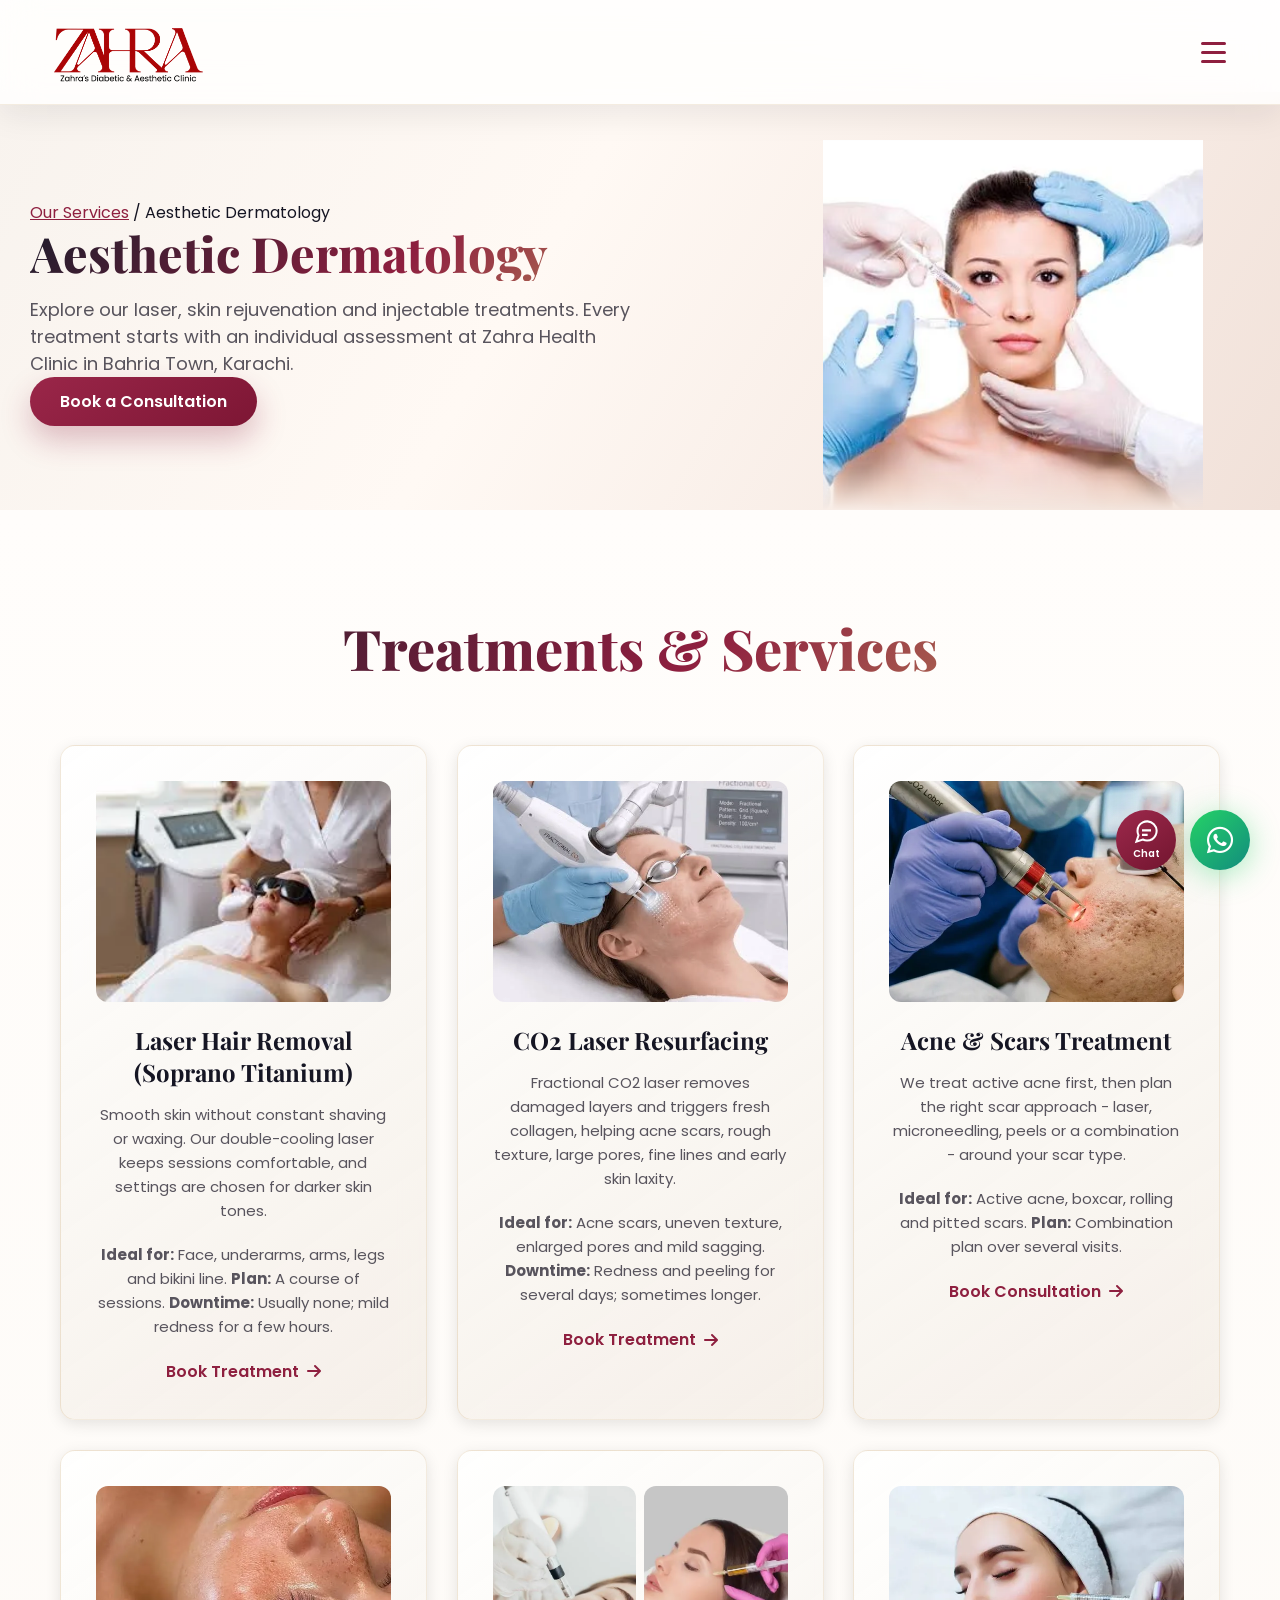
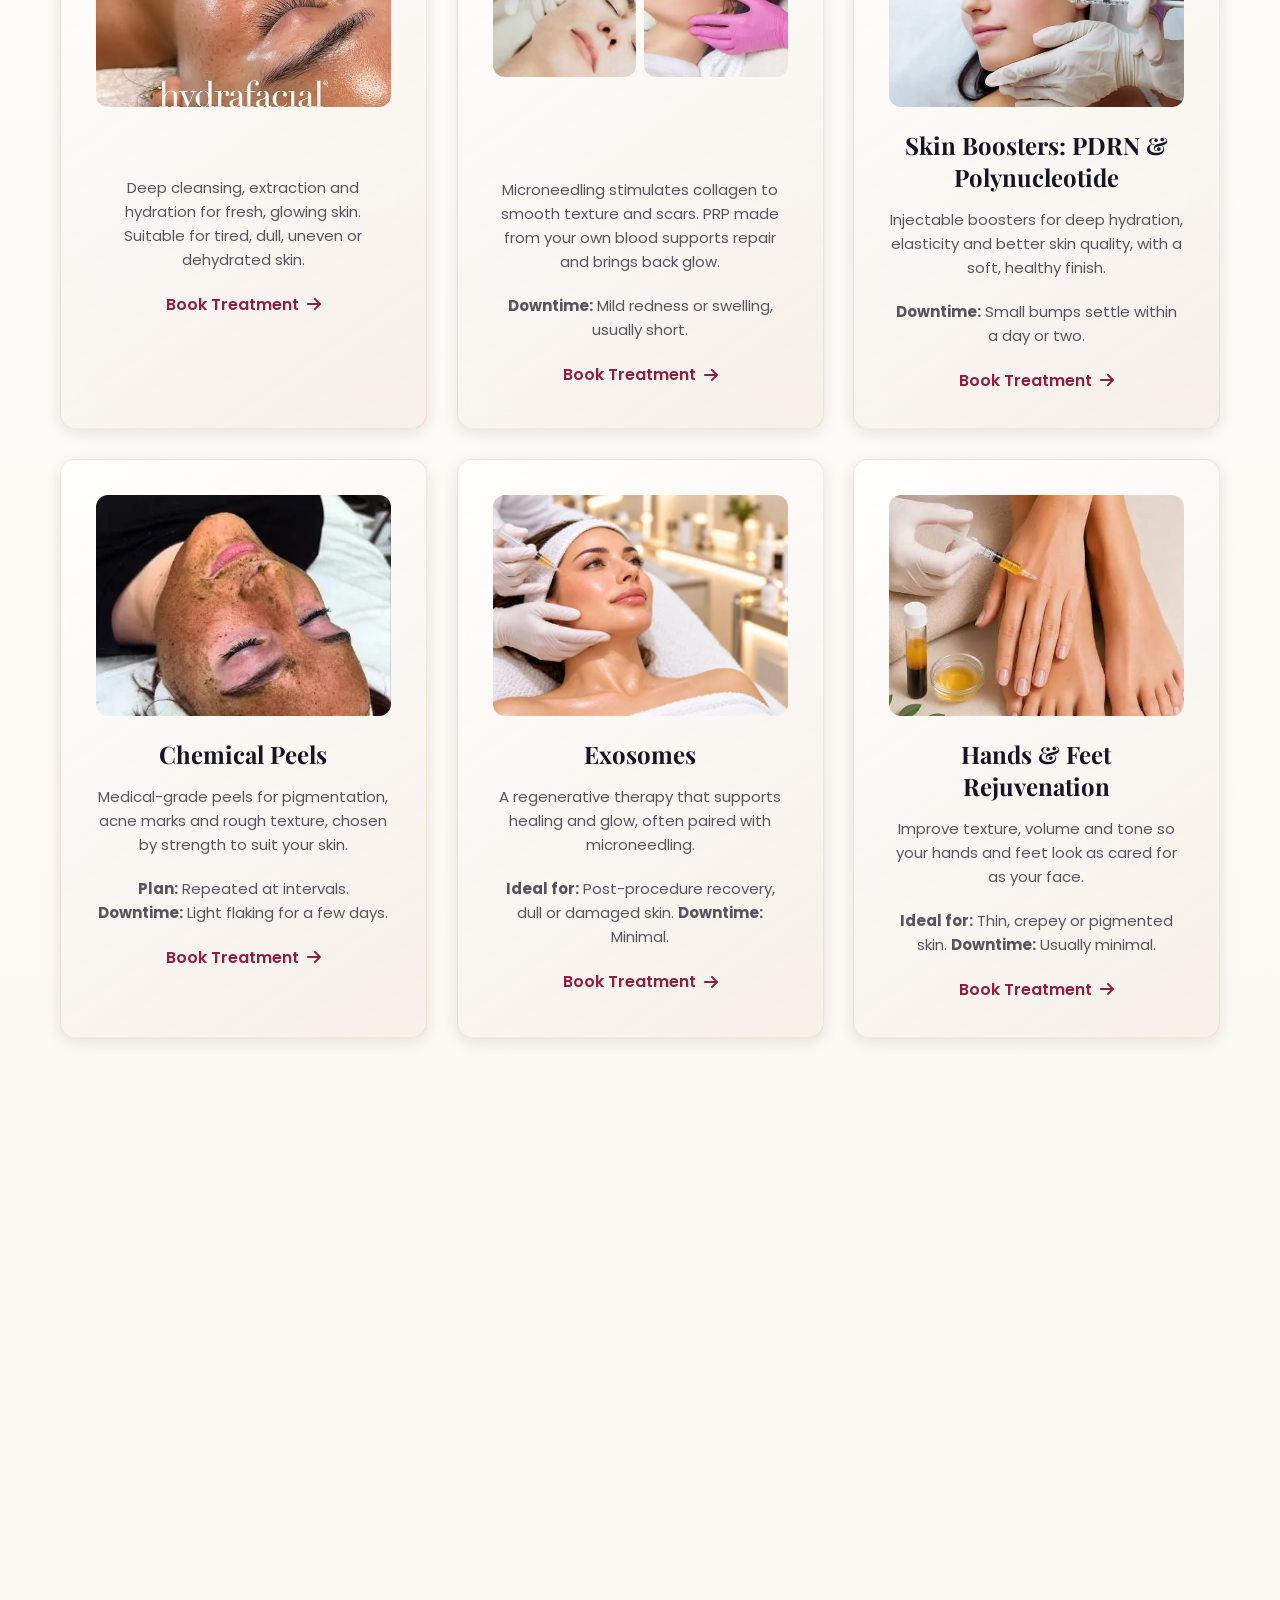
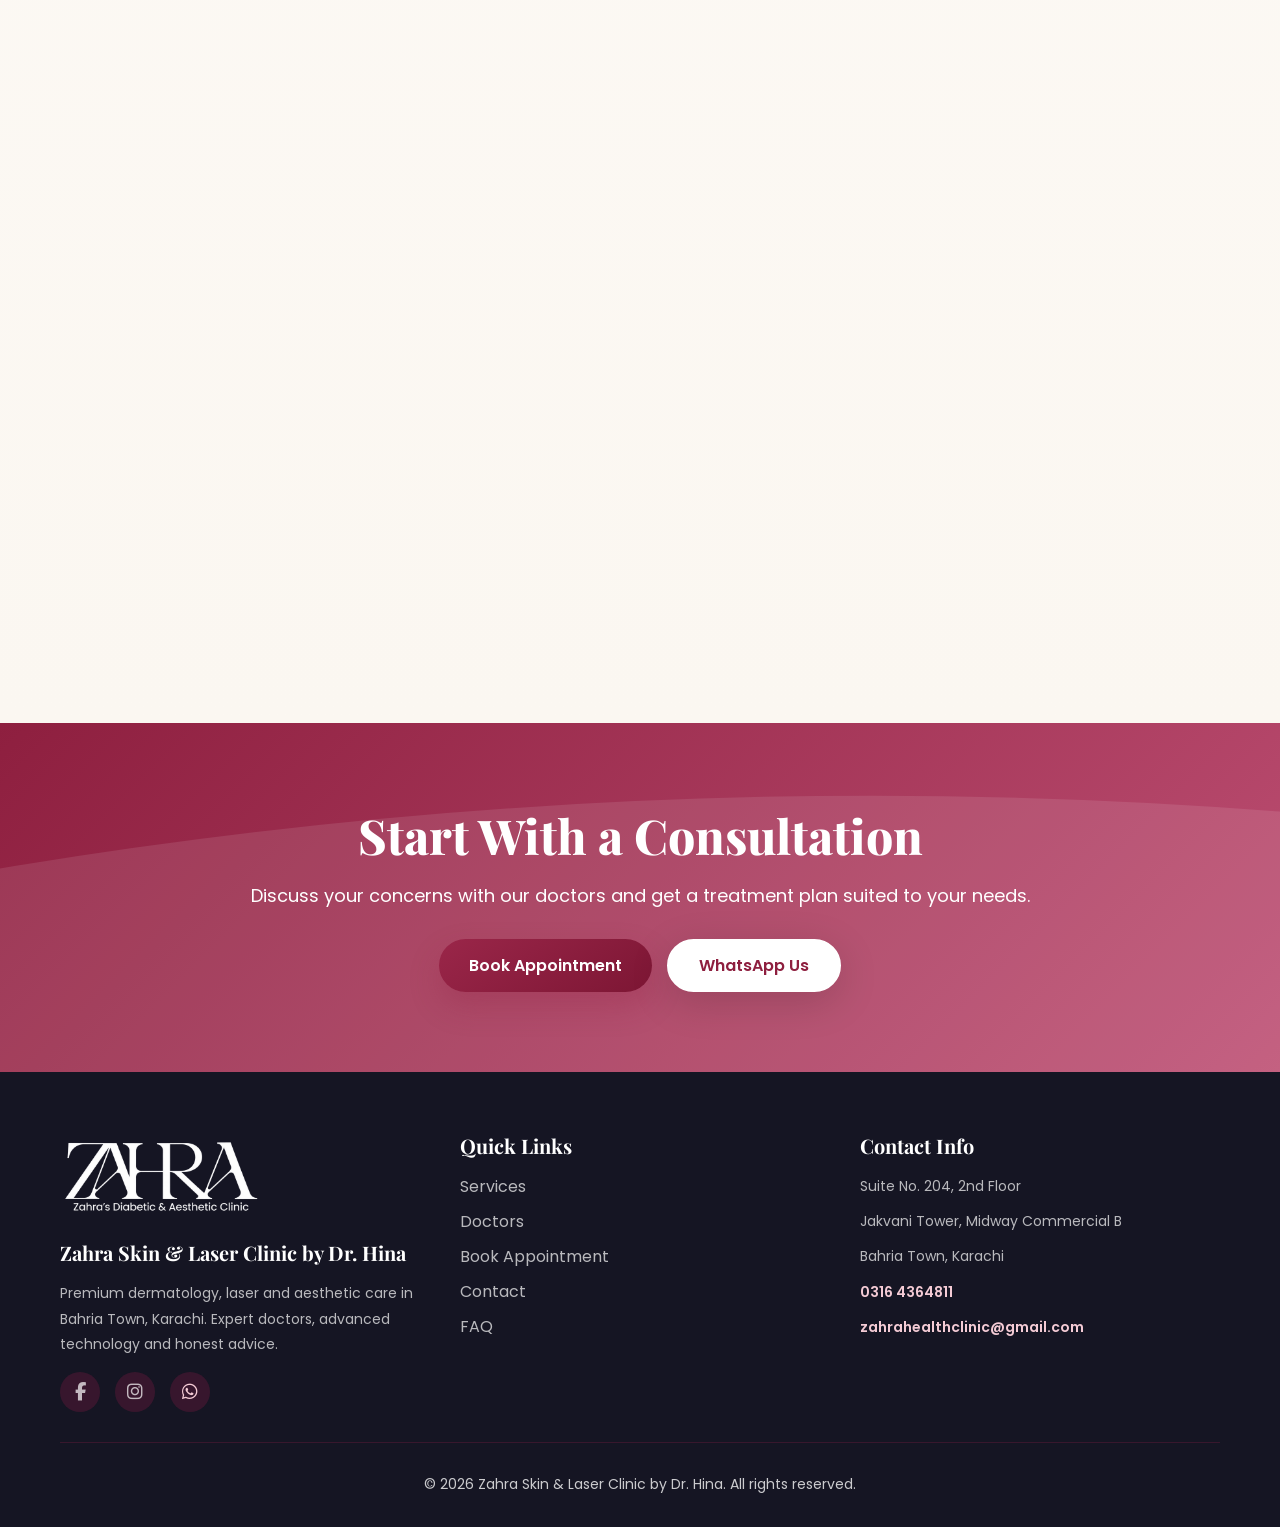
==== commit ee1918eb: "update images" ====
--- a/aesthetic-dermatology.html
+++ b/aesthetic-dermatology.html
@@ -21,8 +21,8 @@
         href="https://fonts.googleapis.com/css2?family=Poppins:wght@300;400;500;600;700;800&family=Playfair+Display:wght@700;800&display=swap"></noscript>
     <link rel="stylesheet" href="https://cdnjs.cloudflare.com/ajax/libs/font-awesome/6.4.0/css/all.min.css" media="print" onload="this.media='all'">
     <noscript><link rel="stylesheet" href="https://cdnjs.cloudflare.com/ajax/libs/font-awesome/6.4.0/css/all.min.css"></noscript>
-    <link rel="stylesheet" href="css/styles.css?v=20261024-review2">
-    <link rel="stylesheet" href="css/page-images.css?v=3">
+    <link rel="stylesheet" href="css/styles.css?v=20261026-carousel">
+    <link rel="stylesheet" href="css/page-images.css?v=20261026-service-cards2">
     <link rel="stylesheet" href="css/mobile-navigation.css?v=20261024-review2">
     <link rel="stylesheet" href="css/chatbot.css?v=3">
 </head>
@@ -116,7 +116,7 @@
                     <p><a href="booking.html" class="btn btn-primary">Book a Consultation</a></p>
                 </div>
                 <div class="page-hero-visual page-hero-visual--portrait" aria-hidden="true">
-                    <img src="assets/pages/aesthetic-hero.webp" srcset="assets/pages/aesthetic-hero-small.webp 400w, assets/pages/aesthetic-hero.webp 800w" sizes="(max-width: 900px) 280px, 380px" alt="" width="800" height="1000" fetchpriority="high" decoding="async">
+                    <img class="service-hero-photo" src="assets/pages/treatments/aesthetic-care.webp" alt="" width="400" height="389" fetchpriority="high" decoding="async">
                 </div>
             </div>
         </section>
@@ -125,7 +125,7 @@
                 <div class="section-header"><h2 class="section-title">Treatments &amp; Services</h2></div>
                 <div class="services-grid">
                     <div class="service-card mobile-nav-target" id="service-laser-treatment" data-service="laser-treatment">
-                        <div class="service-icon"><i class="fas fa-bolt"></i></div>
+                        <img class="service-treatment-photo" src="assets/pages/treatments/laser-treatment-care.webp" alt="Laser treatment with protective eyewear" width="275" height="183" loading="lazy" decoding="async">
                         <h3>Laser Hair Removal (Soprano Titanium)</h3>
                         <p>Smooth skin without constant shaving or waxing. Our double-cooling laser keeps sessions
                             comfortable, and settings are chosen for darker skin tones.</p>
@@ -136,7 +136,7 @@
                             <i class="fas fa-arrow-right"></i></a>
                     </div>
 <div class="service-card mobile-nav-target" id="service-skincare" data-service="skincare">
-                        <div class="service-icon"><i class="fas fa-fire"></i></div>
+                        <img class="service-treatment-photo" src="assets/pages/treatments/fractional-co2-treatment.webp" alt="Fractional CO2 laser treatment with protective eye shields" width="549" height="559" loading="lazy" decoding="async">
                         <h3>CO2 Laser Resurfacing</h3>
                         <p>Fractional CO2 laser removes damaged layers and triggers fresh collagen, helping acne scars,
                             rough texture, large pores, fine lines and early skin laxity.</p>
@@ -147,7 +147,7 @@
                             <i class="fas fa-arrow-right"></i></a>
                     </div>
 <div class="service-card mobile-nav-target" id="service-dermatology" data-service="dermatology">
-                        <div class="service-icon"><i class="fas fa-user-md"></i></div>
+                        <img class="service-treatment-photo" src="assets/pages/treatments/acne-scar-laser-care.webp" alt="CO2 laser treatment for acne scars with protective eye shields" width="640" height="427" loading="lazy" decoding="async">
                         <h3>Acne &amp; Scars Treatment</h3>
                         <p>We treat active acne first, then plan the right scar approach - laser, microneedling, peels
                             or a combination - around your scar type.</p>
@@ -157,14 +157,14 @@
                                 class="fas fa-arrow-right"></i></a>
                     </div>
 <div class="service-card mobile-nav-target" id="service-hydrafacial" data-service="hydrafacial">
-                        <div class="service-icon"><i class="fas fa-water"></i></div>
+                        <img class="service-treatment-photo" src="assets/pages/treatments/hydrafacial-care.webp" alt="HydraFacial skin care treatment" width="586" height="522" loading="lazy" decoding="async">
                         <h3>HydraFacial</h3>
                         <p>Deep cleansing, extraction and hydration for fresh, glowing skin. Suitable for tired, dull,
                             uneven or dehydrated skin.</p><a href="booking.html?treatment=HydraFacial"
                             class="service-link">Book Treatment <i class="fas fa-arrow-right"></i></a>
                     </div>
 <div class="service-card mobile-nav-target" id="service-rf-microneedling" data-service="rf-microneedling">
-                        <div class="service-icon"><i class="fas fa-vial"></i></div>
+                        <div class="service-treatment-photo-pair"><img class="service-treatment-photo" src="assets/pages/treatments/microneedling-care.webp" alt="Microneedling treatment on the cheek" width="452" height="678" loading="lazy" decoding="async"><img class="service-treatment-photo" src="assets/pages/treatments/prp-face-care.webp" alt="Illustrative PRP face treatment" width="640" height="427" loading="lazy" decoding="async"></div>
                         <h3>Microneedling &amp; PRP Face</h3>
                         <p>Microneedling stimulates collagen to smooth texture and scars. PRP made from your own blood
                             supports repair and brings back glow.</p>
@@ -173,7 +173,7 @@
                             <i class="fas fa-arrow-right"></i></a>
                     </div>
 <div class="service-card mobile-nav-target" id="service-glutathione" data-service="glutathione">
-                        <div class="service-icon"><i class="fas fa-syringe"></i></div>
+                        <img class="service-treatment-photo" src="assets/pages/treatments/skin-booster-care.webp" alt="Illustrative facial injectable treatment" width="640" height="427" loading="lazy" decoding="async">
                         <h3>Skin Boosters: PDRN &amp; Polynucleotide</h3>
                         <p>Injectable boosters for deep hydration, elasticity and better skin quality, with a soft,
                             healthy finish.</p>
@@ -182,7 +182,7 @@
                                 class="fas fa-arrow-right"></i></a>
                     </div>
 <div class="service-card mobile-nav-target" id="service-chemical-peels" data-service="chemical-peels">
-                        <div class="service-icon"><i class="fas fa-flask"></i></div>
+                        <img class="service-treatment-photo" src="assets/pages/treatments/chemical-peels-care.webp" alt="Illustrative facial skin treatment" width="399" height="501" loading="lazy" decoding="async">
                         <h3>Chemical Peels</h3>
                         <p>Medical-grade peels for pigmentation, acne marks and rough texture, chosen by strength to
                             suit your skin.</p>
@@ -191,7 +191,7 @@
                             Treatment <i class="fas fa-arrow-right"></i></a>
                     </div>
 <div class="service-card mobile-nav-target" id="service-exosomes" data-service="exosomes">
-                        <div class="service-icon"><i class="fas fa-dna"></i></div>
+                        <img class="service-treatment-photo" src="assets/pages/treatments/exosomes-treatment-clean.webp" alt="Illustrative facial injectable treatment" width="640" height="480" loading="lazy" decoding="async">
                         <h3>Exosomes</h3>
                         <p>A regenerative therapy that supports healing and glow, often paired with microneedling.</p>
                         <p><strong>Ideal for:</strong> Post-procedure recovery, dull or damaged skin.
@@ -201,7 +201,7 @@
                                 class="fas fa-arrow-right"></i></a>
                     </div>
 <div class="service-card mobile-nav-target" id="service-hands-feet-rejuvenation" data-service="hands-feet-rejuvenation">
-                        <div class="service-icon"><i class="fas fa-hand-sparkles"></i></div>
+                        <img class="service-treatment-photo" src="assets/pages/treatments/hands-feet-care.webp" alt="Hands and feet rejuvenation treatment" width="447" height="447" loading="lazy" decoding="async">
                         <h3>Hands &amp; Feet Rejuvenation</h3>
                         <p>Improve texture, volume and tone so your hands and feet look as cared for as your face.</p>
                         <p><strong>Ideal for:</strong> Thin, crepey or pigmented skin. <strong>Downtime:</strong>
@@ -210,14 +210,14 @@
                             Treatment <i class="fas fa-arrow-right"></i></a>
                     </div>
 <div class="service-card mobile-nav-target" id="service-botox" data-service="botox">
-                        <div class="service-icon"><i class="fas fa-face-smile"></i></div>
+                        <img class="service-treatment-photo" src="assets/pages/treatments/injectable-treatment-care.webp" alt="Facial injectable treatment" width="452" height="678" loading="lazy" decoding="async">
                         <h3>Botox</h3>
                         <p>Softens frown lines, forehead lines and crow's feet while keeping your expression natural.
                             Results typically last three to four months.</p><a href="booking.html?treatment=Botox"
                             class="service-link">Book Treatment <i class="fas fa-arrow-right"></i></a>
                     </div>
 <div class="service-card mobile-nav-target" id="service-dermal-fillers" data-service="dermal-fillers">
-                        <div class="service-icon"><i class="fas fa-droplet"></i></div>
+                        <img class="service-treatment-photo" src="assets/pages/treatments/facial-treatment-planning.webp" alt="Facial assessment and injectable treatment planning" width="554" height="554" loading="lazy" decoding="async">
                         <h3>Dermal Fillers</h3>
                         <p>Restore lost volume, define cheeks, chin and lips, and smooth deeper lines with carefully
                             placed filler. Results often last six to twelve months.</p><a
@@ -225,7 +225,7 @@
                                 class="fas fa-arrow-right"></i></a>
                     </div>
 <div class="service-card mobile-nav-target" id="service-thread-lifts" data-service="thread-lifts">
-                        <div class="service-icon"><i class="fas fa-scissors"></i></div>
+                        <img class="service-treatment-photo" src="assets/pages/treatments/thread-lifting-care.webp" alt="Thread lifting treatment" width="640" height="427" loading="lazy" decoding="async">
                         <h3>Thread Lifting</h3>
                         <p>A non-surgical lift for mild to moderate sagging along the jawline, cheeks and neck.</p>
                         <p><strong>Downtime:</strong> Some swelling or bruising for several days.</p><a
@@ -233,7 +233,7 @@
                                 class="fas fa-arrow-right"></i></a>
                     </div>
 <div class="service-card mobile-nav-target" id="service-biostimulators" data-service="biostimulators">
-                        <div class="service-icon"><i class="fas fa-arrows-to-circle"></i></div>
+                        <img class="service-treatment-photo" src="assets/pages/treatments/biostimulator-planning.webp" alt="Facial assessment and treatment planning" width="225" height="225" loading="lazy" decoding="async">
                         <h3>Sculptra &amp; Radiesse Biostimulators</h3>
                         <p>Support your skin's natural collagen rebuilding so firmness and contour improve gradually and
                             look natural.</p>
@@ -333,7 +333,7 @@
     <a href="https://wa.me/923164364811" target="_blank" rel="noopener noreferrer" class="whatsapp-float"><i
             class="fab fa-whatsapp"></i></a><button class="back-to-top" id="backToTop" aria-label="Back to top"><i
             class="fas fa-arrow-up"></i></button>
-    <script src="scripts/script.js?v=20261024-review2" defer></script>
+    <script src="scripts/script.js?v=20261026-carousel" defer></script>
     <script src="scripts/chatbot/chatbot-knowledge.js?v=2" defer></script>
     <script src="scripts/chatbot/chatbot-engine.js?v=1" defer></script>
     <script src="scripts/chatbot/chatbot.js?v=2" defer></script>
--- a/css/styles.css
+++ b/css/styles.css
@@ -2905,8 +2905,6 @@
         margin-bottom: 18px;
         object-fit: contain;
         object-position: left center;
-        background: rgba(255, 255, 255, 0.96);
-        border-radius: 10px;
     }
 
     .hero-background::before {
@@ -3563,9 +3561,6 @@
 /* Print ki styling */
 .reviews-page .testimonials-carousel {
     align-items: stretch;
-}
-
-.reviews-page .testimonials-carousel {
     grid-template-columns: repeat(2, minmax(0, 1fr));
 }
 
@@ -4514,6 +4509,8 @@
     width: 200px;
     max-width: 100%;
     height: auto;
+    background: transparent;
+    border-radius: 0;
     filter: brightness(0) invert(1);
 }
 
@@ -4530,3 +4527,11 @@
 .footer .footer-section a[href^="mailto:"]:hover,
 .footer .footer-section a[href^="https://wa.me/"]:hover { color: #fff; }
 .service-card[data-service]:focus-visible { outline: 3px solid var(--color-primary); outline-offset: 4px; }
+
+/* Initialized review carousels show exactly one card, including on mobile. */
+.testimonials-carousel.is-carousel {
+    grid-template-columns: minmax(0, 1fr);
+}
+.testimonials-carousel.is-carousel .testimonial-card[hidden] {
+    display: none;
+}
--- a/css/page-images.css
+++ b/css/page-images.css
@@ -101,3 +101,20 @@
         aspect-ratio: 3 / 2;
     }
 }
+
+.service-treatment-photo {
+    display: block; width: 100%; height: auto; aspect-ratio: 4 / 3;
+    object-fit: cover; object-position: center 40%; border-radius: 12px; margin-bottom: 22px;
+}
+.page-hero--illustrated .service-hero-photo { mix-blend-mode: multiply; }
+.page-hero--illustrated .page-hero-visual--doctor-photo {
+    align-self: center; margin: 24px 0 36px; border-radius: 28px;
+    -webkit-mask-image: none; mask-image: none;
+}
+.page-hero--illustrated .page-hero-visual--doctor-photo img { border-radius: 28px; }
+
+.service-treatment-photo-pair {
+    display: grid; grid-template-columns: minmax(0, 1fr) minmax(0, 1fr);
+    gap: 8px; margin-bottom: 22px;
+}
+.service-treatment-photo-pair .service-treatment-photo { aspect-ratio: 3 / 4; margin-bottom: 0; }
